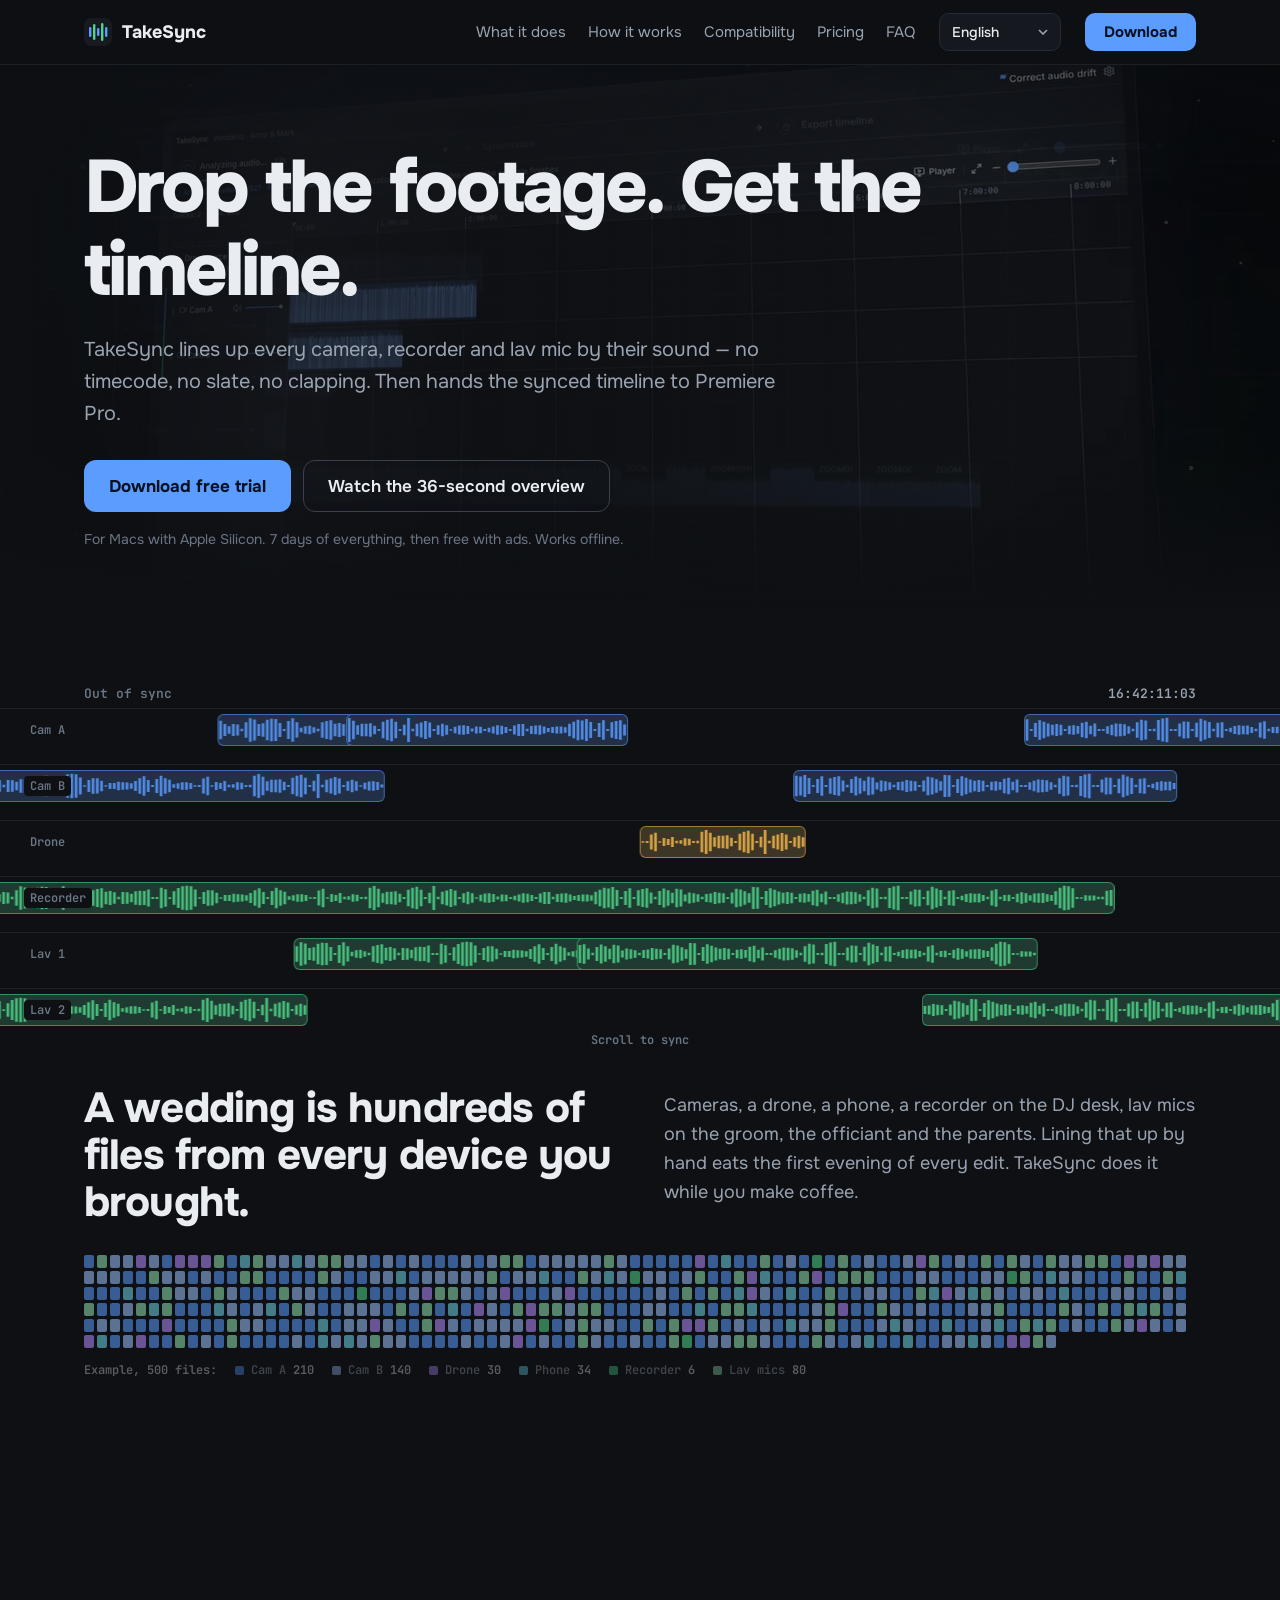
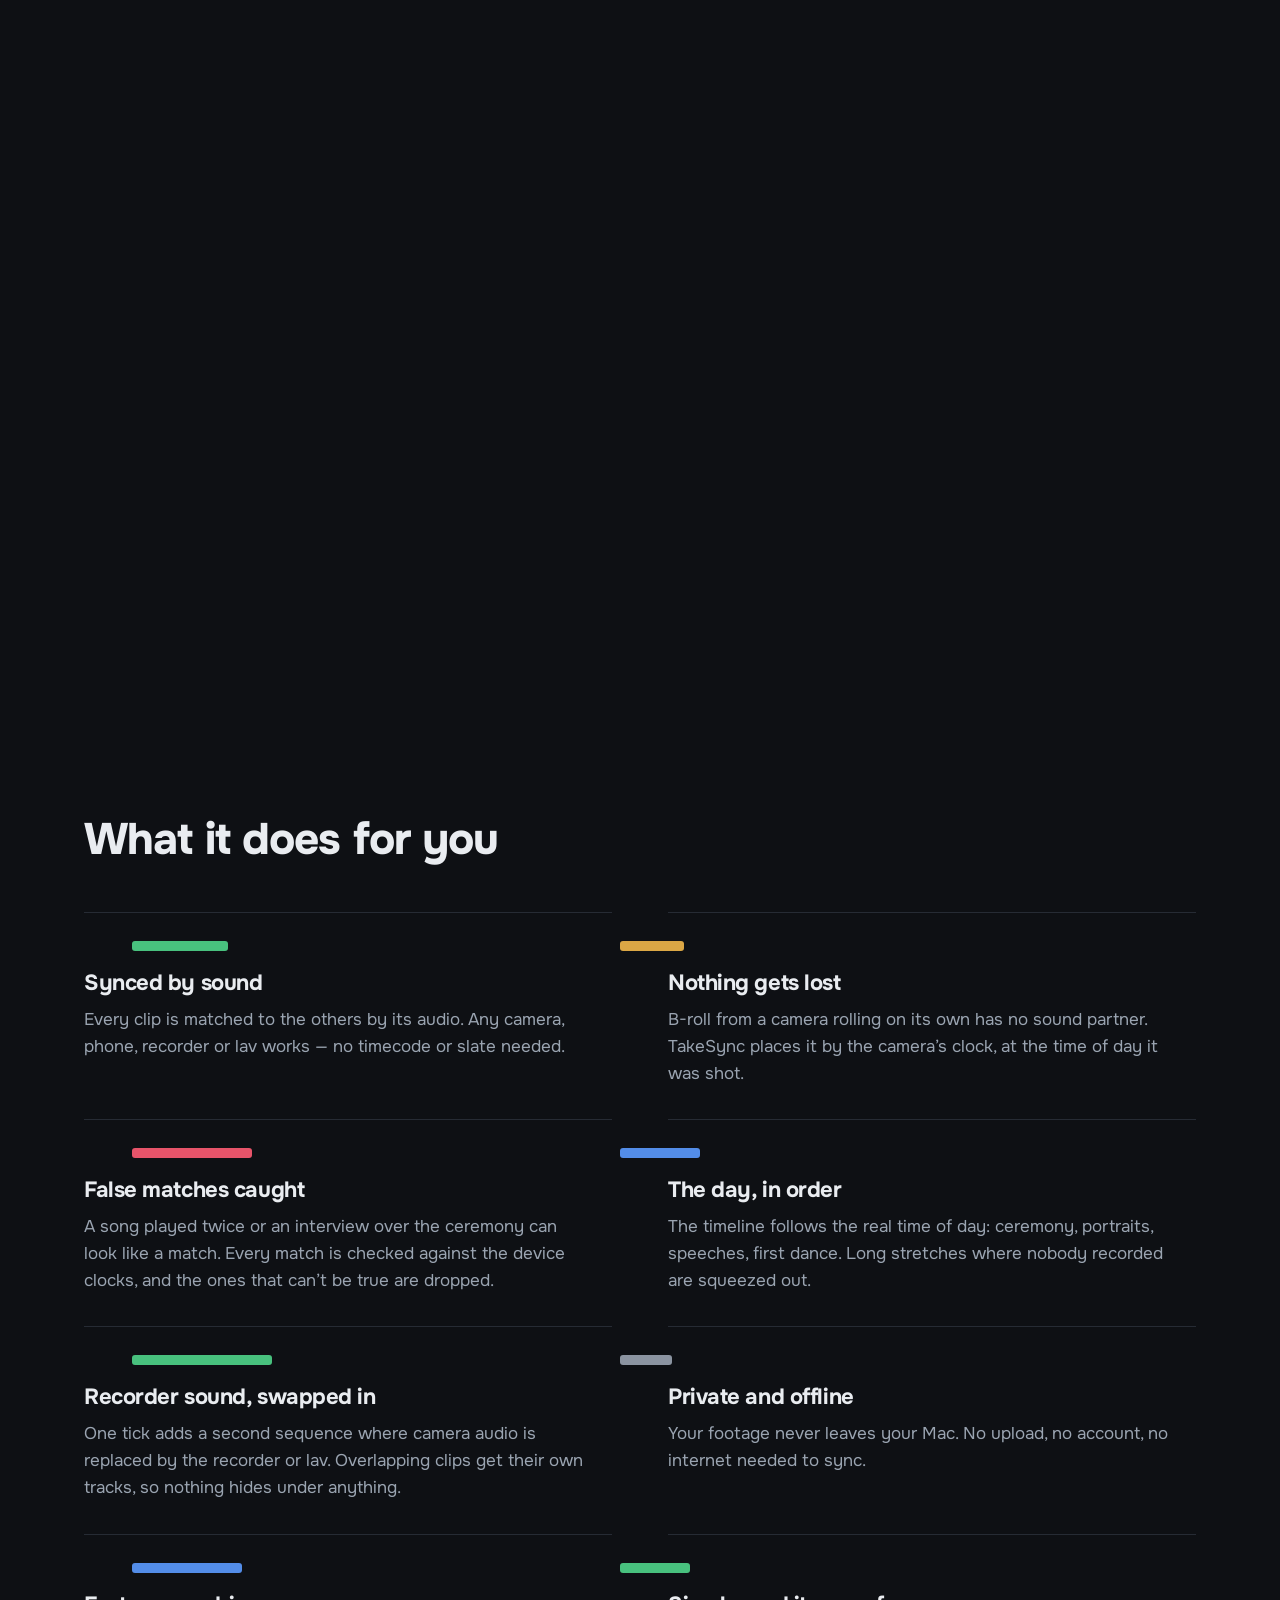
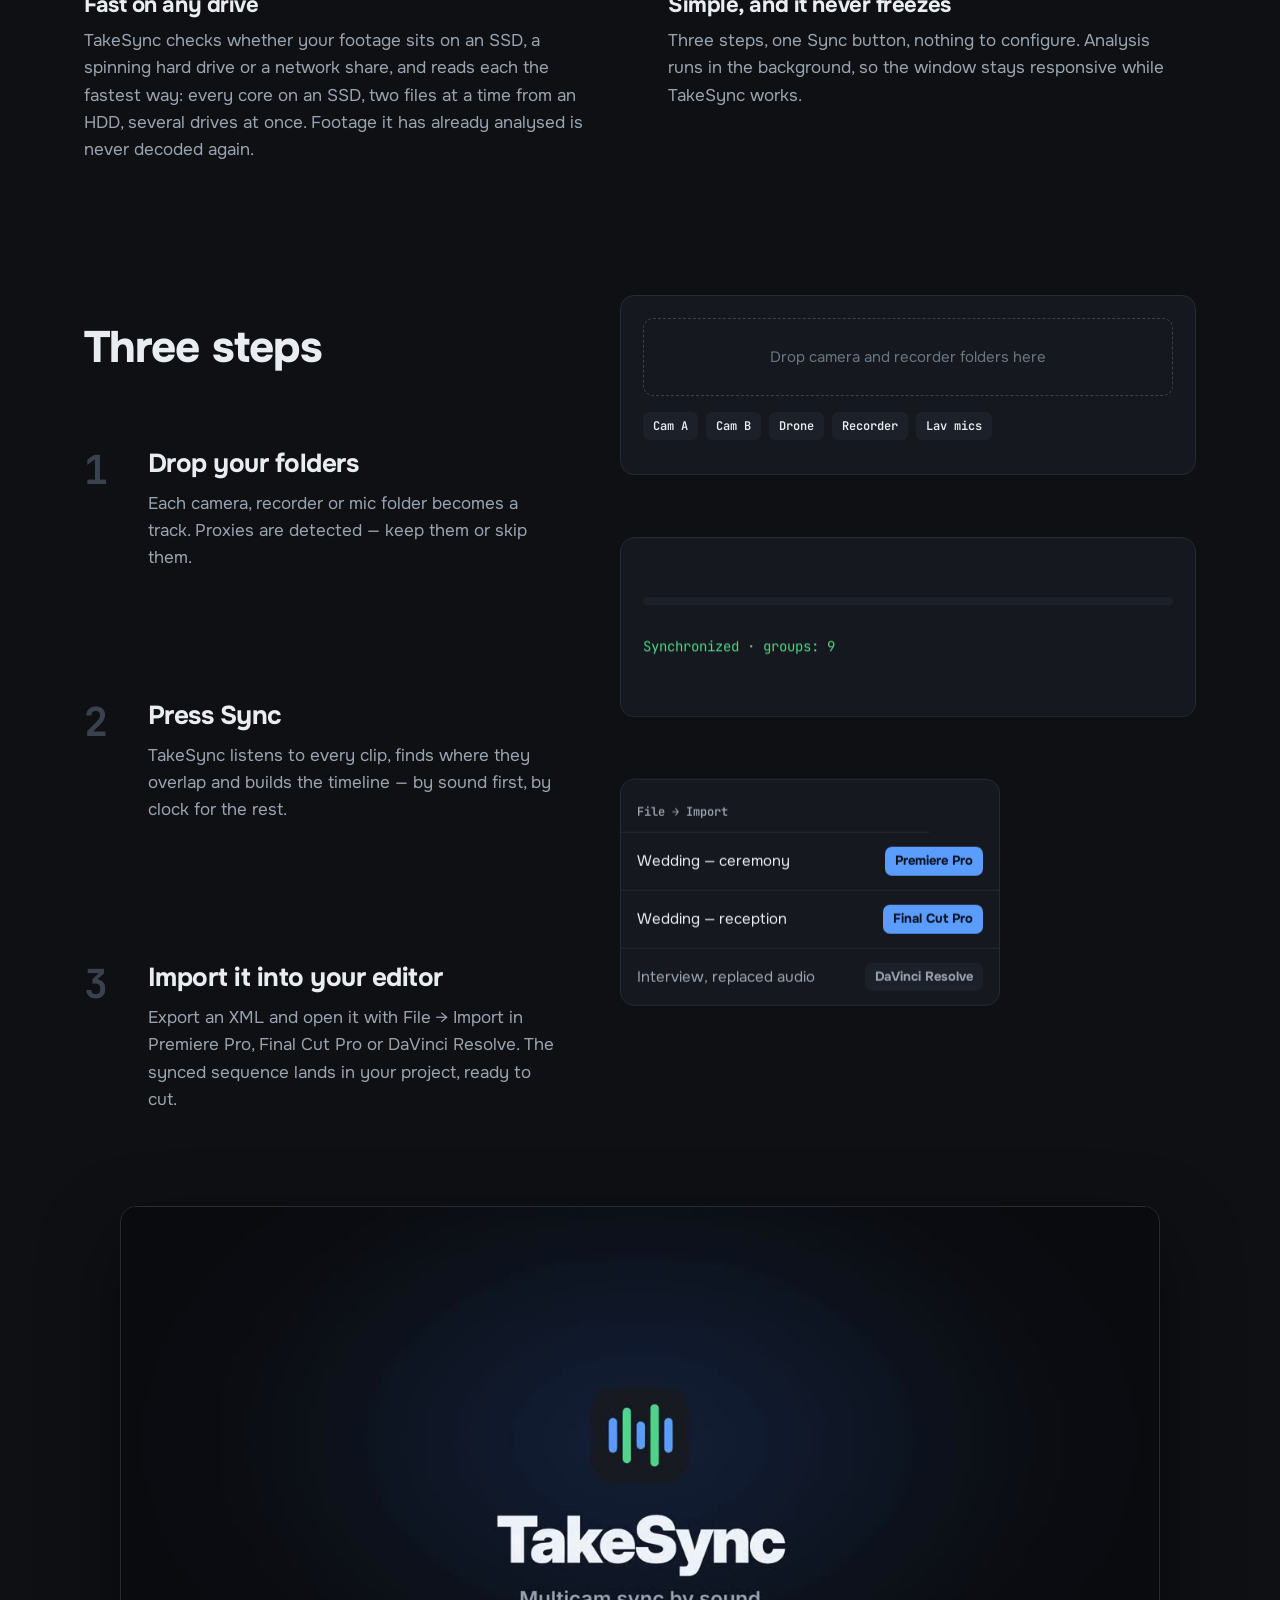
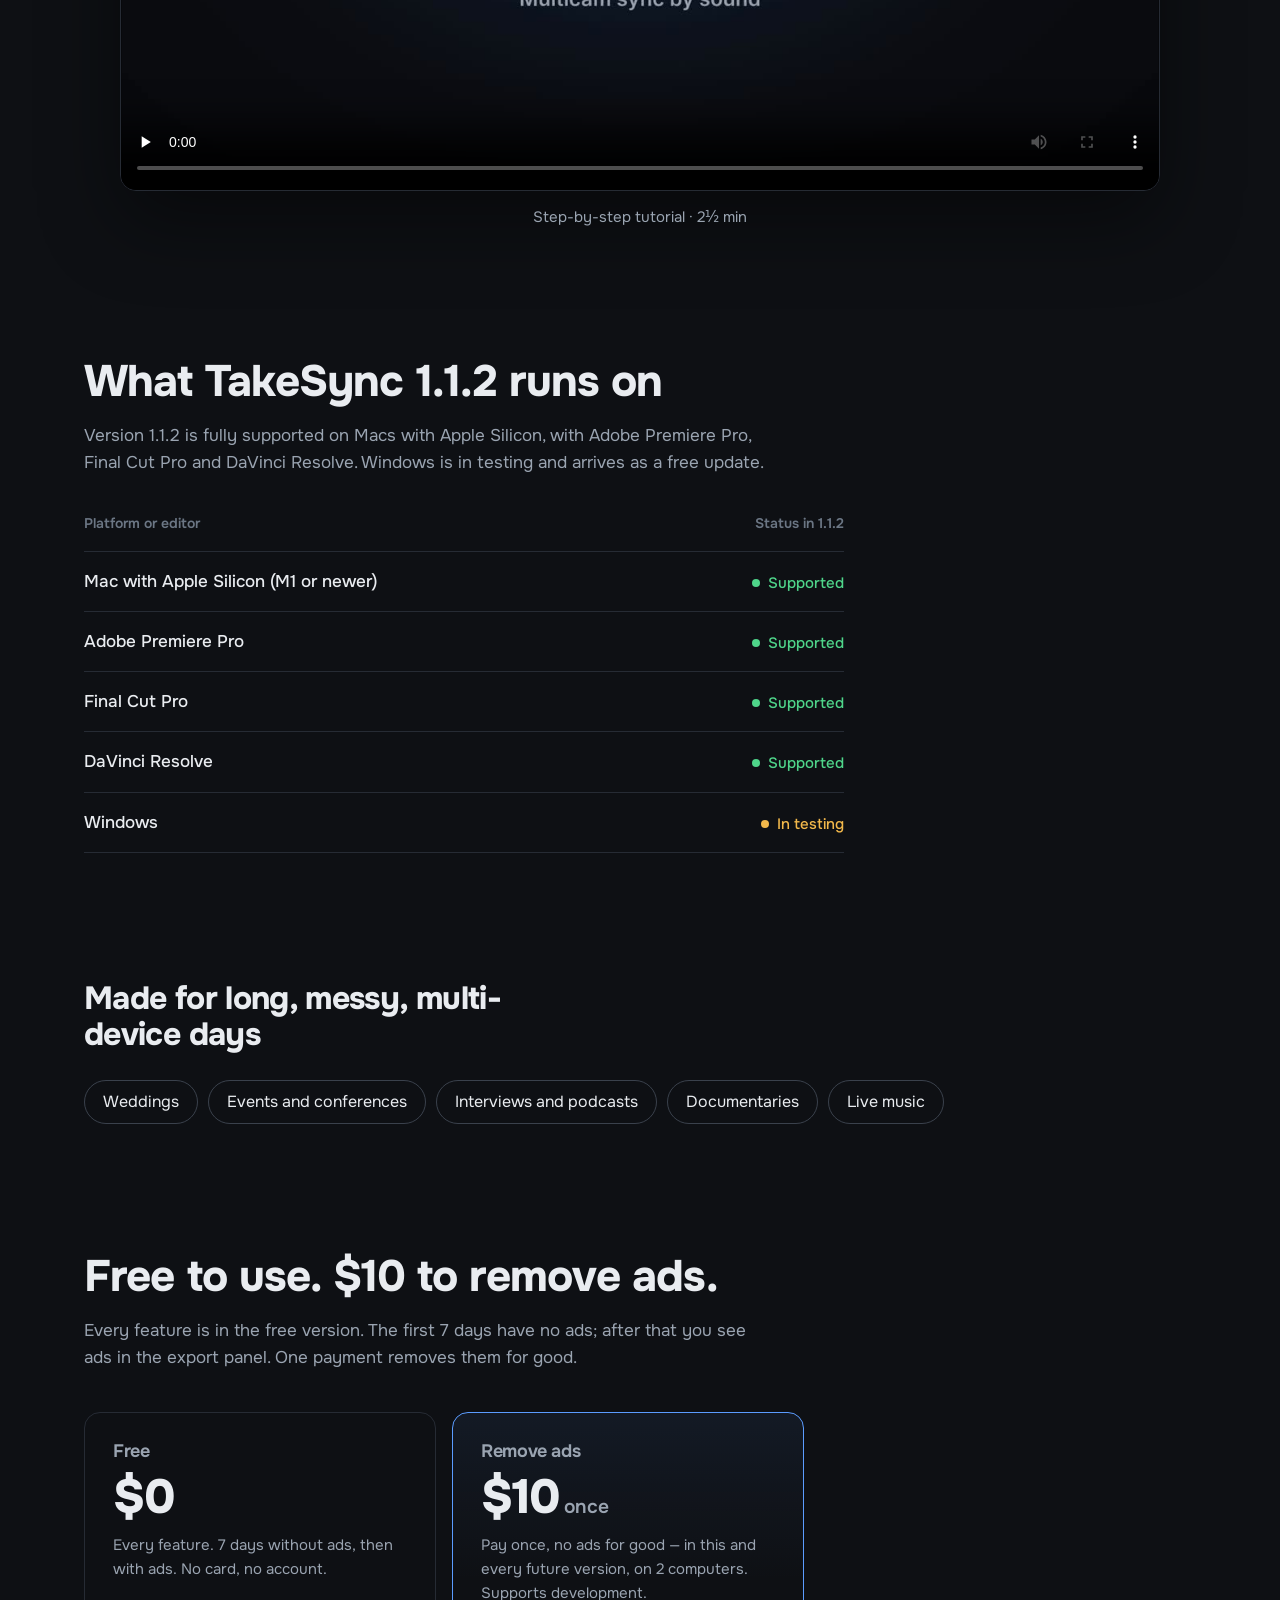
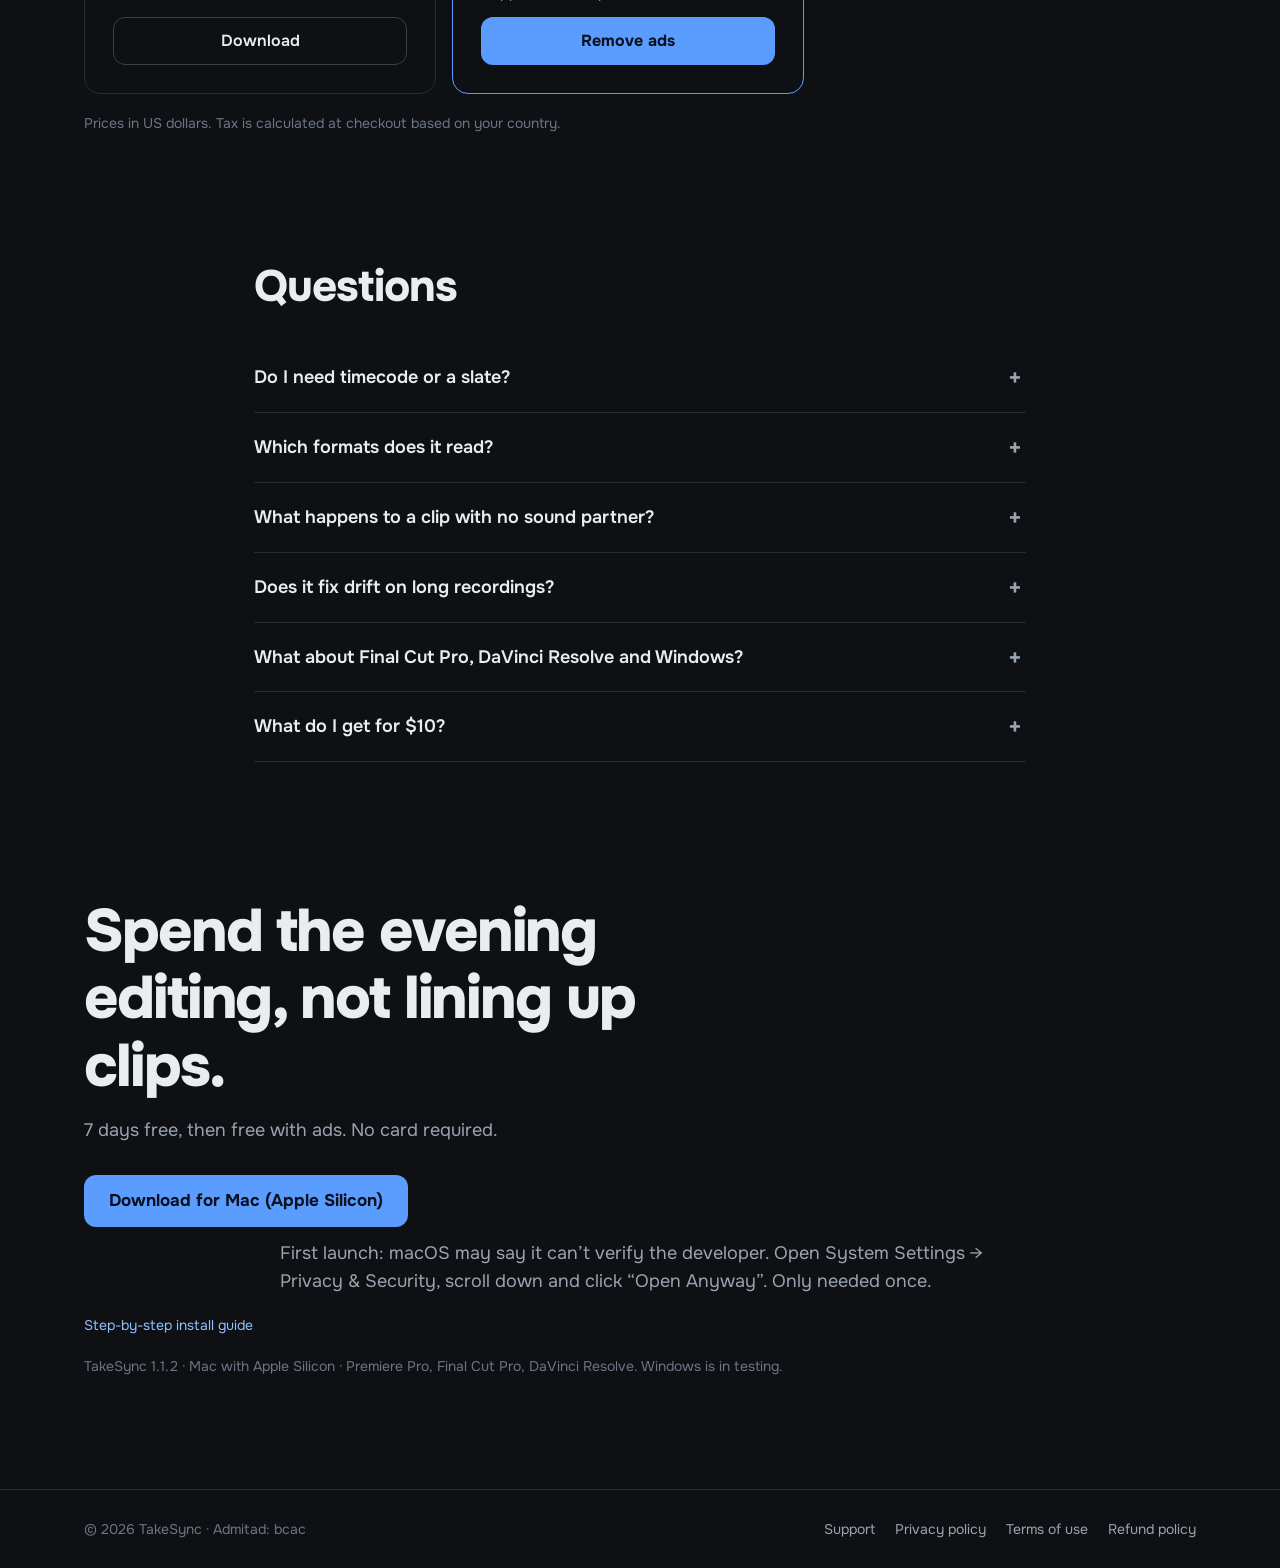
==== index.html @ 01a91961 "Pricing: free with ads, $10 one-time removes ads; subscriptions removed" ====
<!doctype html>
<html lang="en">
<head>
<meta charset="utf-8">
<meta name="viewport" content="width=device-width, initial-scale=1">
<title>TakeSync — multicam sync by sound for Premiere Pro</title>
<meta name="description" content="TakeSync lines up every camera, recorder and lav mic by their sound — no timecode, no slate — and hands a synced timeline to Premiere Pro, Final Cut Pro or DaVinci Resolve. Version 1.1.2 for Macs with Apple Silicon.">
<meta property="og:title" content="TakeSync — drop the footage, get the timeline">
<meta property="og:description" content="Multicam sync by sound for Premiere Pro. Cameras, recorders and lav mics, no timecode needed. For Macs with Apple Silicon.">
<meta property="og:type" content="website">
<meta name="theme-color" content="#0e1014">
<link rel="icon" href="favicon.svg" type="image/svg+xml">
<link rel="preconnect" href="https://fonts.googleapis.com">
<link rel="preconnect" href="https://fonts.gstatic.com" crossorigin>
<link href="https://fonts.googleapis.com/css2?family=Onest:wght@400;500;600;700;800&family=JetBrains+Mono:wght@500;600&display=swap" rel="stylesheet">
<link rel="stylesheet" href="styles.css?v=20261024b">
</head>
<body>
<a class="skip" href="#main" data-i18n="skip">Skip to content</a>

<header class="nav-wrap">
  <nav class="nav container" aria-label="Main">
    <a href="#top" class="brand" aria-label="TakeSync home">
      <svg width="28" height="28" viewBox="0 0 28 28" aria-hidden="true"><rect width="28" height="28" rx="7" fill="#171a20"/><rect x="5" y="9" width="2.4" height="10" rx="1.2" fill="#5b9cff"/><rect x="9" y="6" width="2.4" height="16" rx="1.2" fill="#4fd58a"/><rect x="13" y="10" width="2.4" height="8" rx="1.2" fill="#5b9cff"/><rect x="17" y="5" width="2.4" height="18" rx="1.2" fill="#4fd58a"/><rect x="21" y="9" width="2.4" height="10" rx="1.2" fill="#5b9cff"/></svg>
      TakeSync
    </a>
    <div class="nav-links">
      <a href="#features" data-i18n="nav.features">What it does</a>
      <a href="#how" data-i18n="nav.how">How it works</a>
      <a href="#compat" data-i18n="nav.compat">Compatibility</a>
      <a href="#pricing" data-i18n="nav.pricing">Pricing</a>
      <a href="#faq" data-i18n="nav.faq">FAQ</a>
    </div>
    <label class="lang">
      <span class="visually-hidden" data-i18n="nav.lang">Language</span>
      <select id="lang-select">
        <option value="en">English</option><option value="de">Deutsch</option><option value="fr">Français</option><option value="es">Español</option><option value="it">Italiano</option><option value="uk">Українська</option><option value="pl">Polski</option><option value="hu">Magyar</option><option value="tr">Türkçe</option><option value="zh">中文</option><option value="ko">한국어</option>
      </select>
    </label>
    <a href="/install" class="btn btn-primary btn-sm" data-i18n="nav.download">Download</a>
  </nav>
</header>

<main id="main">
  <span id="top"></span>

  <!-- HERO: the timeline syncs itself as you scroll -->
  <section class="hero" aria-labelledby="hero-title">
      <div class="hero-media" aria-hidden="true">
        <video class="hero-video" id="hero-video" muted loop playsinline preload="none" poster="media/hero-poster.jpg">
          <source src="media/hero-av1.mp4" type='video/mp4; codecs="av01.0.05M.08"'>
          <source src="media/hero.webm" type="video/webm">
          <source src="media/hero.mp4" type="video/mp4">
        </video>
      </div>
      <div class="container hero-copy">
        <h1 id="hero-title" data-i18n="hero.title">Drop the footage. Get the timeline.</h1>
        <p class="lead" data-i18n="hero.lead">TakeSync lines up every camera, recorder and lav mic by their sound — no timecode, no slate, no clapping. Then hands the synced timeline to Premiere Pro.</p>
        <div class="cta-row">
          <a href="/install" class="btn btn-primary btn-lg" data-i18n="hero.cta">Download free trial</a>
          <button type="button" class="btn btn-ghost btn-lg" id="watch" hidden data-i18n="hero.watch">Watch the 36-second overview</button>
        </div>
        <p class="fine" data-i18n="hero.fine">For Macs with Apple Silicon. 7 days of everything, then free with ads. Works offline.</p>
      </div>
  </section>

  <section class="stage" id="stage" aria-label="Sync demo" data-i18n-attr="aria-label:hero.stage">
    <div class="stage-pin">
      <figure class="timeline" id="timeline" aria-label="Wedding tracks sliding into sync" data-i18n-attr="aria-label:hero.tlLabel">
        <div class="tl-head">
          <span class="tl-status" id="tl-status" data-i18n="hero.unsynced">Out of sync</span>
          <span class="tl-tc" id="tl-tc">16:42:07:12</span>
        </div>
        <div class="tl-lanes" id="tl-lanes"></div>
        <span class="tl-flash" id="tl-flash" aria-hidden="true"></span>
        <p class="tl-hint" id="tl-hint" aria-hidden="true" data-i18n="hero.hint">Scroll to sync</p>
      </figure>
      <div class="pain container" id="pain">
        <h2 data-i18n="pain.title">A wedding is hundreds of files from every device you brought.</h2>
        <p data-i18n="pain.text">Cameras, a drone, a phone, a recorder on the DJ desk, lav mics on the groom, the officiant and the parents. Lining that up by hand eats the first evening of every edit. TakeSync does it while you make coffee.</p>
      </div>
      <div class="files files-pinned container" data-files aria-hidden="true"><canvas></canvas><ul class="files-legend"></ul></div>
    </div>
  </section>

  <div class="files files-solo container" data-files aria-hidden="true"><canvas></canvas><ul class="files-legend"></ul></div>


  <section id="features" class="container section" aria-labelledby="feat-title">
    <h2 id="feat-title" data-i18n="feat.title">What it does for you</h2>
    <div class="features">
      <article class="feature" style="--c: var(--audio)">
        <span class="clip" aria-hidden="true"></span>
        <h3 data-i18n="feat.1t">Synced by sound</h3>
        <p data-i18n="feat.1">Every clip is matched to the others by its audio. Any camera, phone, recorder or lav works — no timecode or slate needed.</p>
      </article>
      <article class="feature" style="--c: var(--clock)">
        <span class="clip" aria-hidden="true"></span>
        <h3 data-i18n="feat.2t">Nothing gets lost</h3>
        <p data-i18n="feat.2">B-roll from a camera rolling on its own has no sound partner. TakeSync places it by the camera’s clock, at the time of day it was shot.</p>
      </article>
      <article class="feature" style="--c: var(--cut)">
        <span class="clip" aria-hidden="true"></span>
        <h3 data-i18n="feat.3t">False matches caught</h3>
        <p data-i18n="feat.3">A song played twice or an interview over the ceremony can look like a match. Every match is checked against the device clocks, and the ones that can’t be true are dropped.</p>
      </article>
      <article class="feature" style="--c: var(--video)">
        <span class="clip" aria-hidden="true"></span>
        <h3 data-i18n="feat.4t">The day, in order</h3>
        <p data-i18n="feat.4">The timeline follows the real time of day: ceremony, portraits, speeches, first dance. Long stretches where nobody recorded are squeezed out.</p>
      </article>
      <article class="feature" style="--c: var(--audio)">
        <span class="clip" aria-hidden="true"></span>
        <h3 data-i18n="feat.5t">Recorder sound, swapped in</h3>
        <p data-i18n="feat.5">One tick adds a second sequence where camera audio is replaced by the recorder or lav. Overlapping clips get their own tracks, so nothing hides under anything.</p>
      </article>
      <article class="feature" style="--c: var(--muted)">
        <span class="clip" aria-hidden="true"></span>
        <h3 data-i18n="feat.6t">Private and offline</h3>
        <p data-i18n="feat.6">Your footage never leaves your Mac. No upload, no account, no internet needed to sync.</p>
      </article>
      <article class="feature" style="--c: var(--video)">
        <span class="clip" aria-hidden="true"></span>
        <h3 data-i18n="feat.7t">Fast on any drive</h3>
        <p data-i18n="feat.7">TakeSync checks whether your footage sits on an SSD, a spinning hard drive or a network share, and reads each the fastest way: every core on an SSD, two files at a time from an HDD, several drives at once. Footage it has already analysed is never decoded again.</p>
      </article>
      <article class="feature" style="--c: var(--audio)">
        <span class="clip" aria-hidden="true"></span>
        <h3 data-i18n="feat.8t">Simple, and it never freezes</h3>
        <p data-i18n="feat.8">Three steps, one Sync button, nothing to configure. Analysis runs in the background, so the window stays responsive while TakeSync works.</p>
      </article>
    </div>
  </section>

  <section id="how" class="container section" aria-labelledby="how-title">
    <h2 id="how-title" data-i18n="how.title">Three steps</h2>
    <ol class="steps">
      <li class="step">
        <div class="step-text">
          <h3 data-i18n="how.s1t">Drop your folders</h3>
          <p data-i18n="how.s1">Each camera, recorder or mic folder becomes a track. Proxies are detected — keep them or skip them.</p>
        </div>
        <div class="mock mock-drop" aria-hidden="true">
          <div class="drop"><span data-i18n="mock.drop">Drop camera and recorder folders here</span></div>
          <div class="folders"><i>Cam A</i><i>Cam B</i><i>Drone</i><i>Recorder</i><i>Lav mics</i></div>
        </div>
      </li>
      <li class="step">
        <div class="step-text">
          <h3 data-i18n="how.s2t">Press Sync</h3>
          <p data-i18n="how.s2">TakeSync listens to every clip, finds where they overlap and builds the timeline — by sound first, by clock for the rest.</p>
        </div>
        <div class="mock mock-sync" aria-hidden="true">
          <div class="bar"><span class="bar-fill"></span></div>
          <p class="mono" data-i18n="mock.synced">Synchronized · groups: 9</p>
        </div>
      </li>
      <li class="step">
        <div class="step-text">
          <h3 data-i18n="how.s3t">Import it into your editor</h3>
          <p data-i18n="how.s3">Export an XML and open it with File → Import in Premiere Pro, Final Cut Pro or DaVinci Resolve. The synced sequence lands in your project, ready to cut.</p>
        </div>
        <div class="mock mock-panel" aria-hidden="true">
          <p class="panel-title">File → Import</p>
          <div class="panel-row"><span data-i18n="mock.p1">Wedding — ceremony</span><b>Premiere Pro</b></div>
          <div class="panel-row"><span data-i18n="mock.p2">Wedding — reception</span><b>Final Cut Pro</b></div>
          <div class="panel-row dim"><span data-i18n="mock.p3">Interview, replaced audio</span><b>DaVinci Resolve</b></div>
        </div>
      </li>
    </ol>
    <figure class="tutorial">
      <video controls playsinline preload="none" poster="media/tutorial-poster.jpg">
        <source src="media/takesync-tutorial.mp4" type="video/mp4">
        <track kind="captions" src="media/takesync-tutorial.en.vtt" srclang="en" label="English">
      </video>
      <figcaption data-i18n="how.video">Step-by-step tutorial · 2½ min</figcaption>
    </figure>
  </section>

  <section id="compat" class="container section" aria-labelledby="compat-title">
    <h2 id="compat-title" data-i18n="compat.title">What TakeSync 1.1.2 runs on</h2>
    <p class="section-lead" data-i18n="compat.lead">Version 1.1.2 is fully supported on Macs with Apple Silicon, with Adobe Premiere Pro, Final Cut Pro and DaVinci Resolve. Windows is in testing and arrives as a free update.</p>
    <table class="compat">
      <thead><tr><th scope="col" data-i18n="compat.what">Platform or editor</th><th scope="col" data-i18n="compat.state">Status in 1.1.2</th></tr></thead>
      <tbody>
        <tr><th scope="row" data-i18n="compat.mac">Mac with Apple Silicon (M1 or newer)</th><td><span class="state ok" data-i18n="compat.ok">Supported</span></td></tr>
        <tr><th scope="row">Adobe Premiere Pro</th><td><span class="state ok" data-i18n="compat.ok">Supported</span></td></tr>
        <tr><th scope="row">Final Cut Pro</th><td><span class="state ok" data-i18n="compat.ok">Supported</span></td></tr>
        <tr><th scope="row">DaVinci Resolve</th><td><span class="state ok" data-i18n="compat.ok">Supported</span></td></tr>
        <tr><th scope="row">Windows</th><td><span class="state test" data-i18n="compat.testing">In testing</span></td></tr>
      </tbody>
    </table>
  </section>

  <section class="container section" aria-labelledby="who-title">
    <h2 id="who-title" class="h2-sm" data-i18n="who.title">Made for long, messy, multi-device days</h2>
    <ul class="who">
      <li data-i18n="who.1">Weddings</li>
      <li data-i18n="who.2">Events and conferences</li>
      <li data-i18n="who.3">Interviews and podcasts</li>
      <li data-i18n="who.4">Documentaries</li>
      <li data-i18n="who.5">Live music</li>
    </ul>
  </section>

  <section id="pricing" class="container section" aria-labelledby="price-title">
    <h2 id="price-title" data-i18n="price.title">Free to use. $10 to remove ads.</h2>
    <p class="section-lead" data-i18n="price.lead">Every feature is in the free version. The first 7 days have no ads; after that you see ads in the export panel. One payment removes them for good.</p>
    <div class="plans plans-2">
      <article class="plan">
        <h3 data-i18n="price.free">Free</h3>
        <p class="price"><span class="amt">$0</span></p>
        <p class="muted" data-i18n="price.freeSub">Every feature. 7 days without ads, then with ads. No card, no account.</p>
        <a href="/install" class="btn btn-ghost btn-block" data-i18n="price.download">Download</a>
      </article>
      <article class="plan plan-main">
        <h3 data-i18n="price.noads">Remove ads</h3>
        <p class="price"><span class="amt" data-usd="10">$10</span><span class="per" data-i18n="price.once">once</span></p>
        <p class="price-local" data-usd="10" hidden></p>
        <p class="muted" data-i18n="price.noadsSub">Pay once, no ads for good — in this and every future version, on 2 computers. Supports development.</p>
        <a href="#pricing" class="btn btn-primary btn-block" data-plan="noads" data-i18n="price.buyNoads">Remove ads</a>
      </article>
    </div>
    <p class="small faint plans-note" id="price-note" data-i18n="price.noteUsd">Prices in US dollars. Tax is calculated at checkout based on your country.</p>
  </section>

  <section id="faq" class="container narrow section" aria-labelledby="faq-title">
    <h2 id="faq-title" data-i18n="faq.title">Questions</h2>
    <div class="faq">
      <details><summary data-i18n="faq.q1">Do I need timecode or a slate?</summary><p data-i18n="faq.a1">No. TakeSync compares the sound recorded by different devices at the same time. Cameras without timecode and phones work fine.</p></details>
      <details><summary data-i18n="faq.q2">Which formats does it read?</summary><p data-i18n="faq.a2">MP4, MOV, WAV, AIFF, M4A and MP3 out of the box. MXF, MTS and other formats work after you install FFmpeg from Settings.</p></details>
      <details><summary data-i18n="faq.q3">What happens to a clip with no sound partner?</summary><p data-i18n="faq.a3">If its camera’s clock is reliable, the clip goes on the timeline at the time it was recorded and is marked so you can check it. Otherwise it’s marked as not synced, and on export you can move such clips to the end.</p></details>
      <details><summary data-i18n="faq.q4">Does it fix drift on long recordings?</summary><p data-i18n="faq.a4">Yes. TakeSync detects when a recorder runs slightly fast or slow against the cameras and corrects the audio.</p></details>
      <details><summary data-i18n="faq.q5">What about Final Cut Pro, DaVinci Resolve and Windows?</summary><p data-i18n="faq.a5">Final Cut Pro and DaVinci Resolve are supported since version 1.0.1. Windows is in testing and arrives as a free update.</p></details>
      <details><summary data-i18n="faq.q6">What do I get for $10?</summary><p data-i18n="faq.a6">No more ads, for good: in this version and every future one, on up to 2 computers. Everything else is the same as in the free version — it isn’t cut down. If paid extras come later, your ad-free license stays ad-free.</p></details>
    </div>
  </section>

  <section id="download" class="container section-last" aria-labelledby="final-title">
    <div class="final">
      <h2 id="final-title" data-i18n="final.title">Spend the evening editing, not lining up clips.</h2>
      <p class="muted" data-i18n="final.sub">7 days free, then free with ads. No card required.</p>
      <div class="cta-row">
        <a href="/install" class="btn btn-primary btn-lg" data-i18n="final.mac">Download for Mac (Apple Silicon)</a>
      </div>
      <p class="small muted" data-i18n="final.gatekeeper" style="max-width:60ch;margin:12px auto 0">First launch: macOS may say it can’t verify the developer. Open System Settings → Privacy & Security, scroll down and click “Open Anyway”. Only needed once.</p>
      <p class="small"><a href="/install" data-i18n="final.install">Step-by-step install guide</a></p>
      <p class="small faint" data-i18n="final.req">TakeSync 1.1.2 · Mac with Apple Silicon · Premiere Pro, Final Cut Pro, DaVinci Resolve. Windows is in testing.</p>
    </div>
  </section>
</main>

<footer class="footer">
  <div class="container footer-row">
    <span>© 2026 TakeSync · Admitad: bcac</span>
    <div class="footer-links">
      <a href="mailto:support@takesync.uk" data-i18n="foot.support">Support</a>
      <a href="/privacy" data-i18n="foot.privacy">Privacy policy</a>
      <a href="/terms" data-i18n="foot.terms">Terms of use</a>
      <a href="/refund" data-i18n="foot.refund">Refund policy</a>
    </div>
  </div>
</footer>

<dialog class="video-dialog" id="video-dialog" aria-label="TakeSync overview">
  <video id="overview" controls playsinline preload="none"></video>
  <form method="dialog"><button class="btn btn-ghost btn-sm" data-i18n="video.close">Close</button></form>
</dialog>

<script src="i18n.js?v=20261026"></script>
<script src="main.js?v=20261026b"></script>
<script src="checkout.js?v=20261026b"></script>
<script src="track.js?v=1"></script>
</body>
</html>
---- styles.css ----
:root {
  --bg: #0e1014;
  --surface: #15181e;
  --raised: #1c2028;
  --border: #262b34;
  --border-strong: #3a414c;
  --text: #e9ecf0;
  --muted: #9aa4b1;
  --faint: #6b7684;
  /* track colours, as in the app's timeline */
  --video: #5b9cff;
  --audio: #4fd58a;
  --clock: #f2b84b;
  --cut: #ff5c74;
  --accent: #5b9cff;
  --accent-hover: #7cb1ff;
  --on-accent: #0a1222;
  --link: #8fc0ff;
  --mono: 'JetBrains Mono', ui-monospace, SFMono-Regular, Menlo, monospace;
  color-scheme: dark;
}

* { box-sizing: border-box; }
html { scroll-behavior: smooth; scroll-padding-top: 80px; }
@media (prefers-reduced-motion: reduce) { html { scroll-behavior: auto; } }

body {
  margin: 0;
  background: var(--bg);
  color: var(--text);
  font-family: 'Onest', system-ui, -apple-system, 'Segoe UI', sans-serif;
  font-size: 17px;
  line-height: 1.6;
  -webkit-font-smoothing: antialiased;
  overflow-x: hidden;
}
a { color: var(--link); text-decoration: none; }
a:hover { color: #b9d7ff; }
:focus-visible { outline: 2px solid var(--link); outline-offset: 3px; border-radius: 6px; }
h1, h2, h3 { margin: 0; letter-spacing: -0.02em; line-height: 1.12; }
p { margin: 0; }
.mono { font-family: var(--mono); }
.muted { color: var(--muted); }
.faint { color: var(--faint); }
.small { font-size: 14px; }

.skip { position: absolute; left: -9999px; top: 8px; background: var(--accent); color: var(--on-accent); padding: 8px 14px; border-radius: 8px; z-index: 100; }
.skip:focus { left: 16px; }

.container { max-width: 1160px; margin: 0 auto; padding-left: 24px; padding-right: 24px; }
.narrow { max-width: 820px; }
.section { padding-top: 128px; }
.section-last { padding-top: 136px; padding-bottom: 112px; }
.section h2 { font-size: clamp(30px, 4vw, 44px); font-weight: 750; max-width: 22ch; }
.section .h2-sm { font-size: clamp(24px, 3vw, 32px); }
.section-lead { color: var(--muted); max-width: 62ch; margin-top: 16px; }

/* buttons */
.btn { display: inline-flex; align-items: center; justify-content: center; gap: 10px; min-height: 44px; padding: 0 18px; border-radius: 12px; font: inherit; font-weight: 600; font-size: 16px; border: 1px solid transparent; cursor: pointer; transition: background .15s, border-color .15s, color .15s; }
.btn-sm { font-size: 15px; border-radius: 10px; min-height: 38px; }
.btn-lg { min-height: 52px; padding: 0 24px; font-size: 17px; }
.btn-block { display: flex; width: 100%; min-height: 48px; }
.btn-primary { background: var(--accent); color: var(--on-accent); font-weight: 700; }
.btn-primary:hover { background: var(--accent-hover); color: var(--on-accent); }
.btn-ghost { background: transparent; color: var(--text); border-color: var(--border-strong); }
.btn-ghost:hover { border-color: var(--muted); color: var(--text); }
.btn[hidden] { display: none; }

/* nav */
.nav-wrap { position: sticky; top: 0; z-index: 20; background: rgba(14, 16, 20, .78); backdrop-filter: blur(14px); -webkit-backdrop-filter: blur(14px); border-bottom: 1px solid rgba(38, 43, 52, .6); }
.nav { display: flex; align-items: center; gap: 24px; min-height: 64px; }
.brand { display: inline-flex; align-items: center; gap: 10px; color: var(--text); font-weight: 750; font-size: 18px; }
.brand:hover { color: var(--text); }
.nav-links { display: flex; gap: 22px; margin-left: auto; }
.nav-links a { color: var(--muted); font-size: 15px; }
.nav-links a:hover { color: var(--text); }
.visually-hidden { position: absolute; width: 1px; height: 1px; overflow: hidden; clip: rect(0 0 0 0); white-space: nowrap; }
.lang { position: relative; }
.lang select { appearance: none; -webkit-appearance: none; background: var(--surface) url("data:image/svg+xml,%3Csvg xmlns='http://www.w3.org/2000/svg' width='10' height='6'%3E%3Cpath d='M1 1l4 4 4-4' fill='none' stroke='%239aa4b1' stroke-width='1.6'/%3E%3C/svg%3E") no-repeat right 12px center; color: var(--text); border: 1px solid var(--border); border-radius: 10px; min-height: 38px; padding: 0 32px 0 12px; font-family: inherit; font-size: 14px; font-weight: 500; cursor: pointer; }
.lang select:hover { border-color: var(--border-strong); }
@media (max-width: 900px) { .nav-links { display: none; } .lang { margin-left: auto; } }

/* ---------- hero ---------- */
.hero { position: relative; isolation: isolate; padding-top: clamp(56px, 9vh, 104px); padding-bottom: clamp(40px, 7vh, 88px); overflow: hidden; }
.hero-media { position: absolute; inset: 0; z-index: -1; background: #07080b url("media/hero-poster.jpg") center / cover no-repeat; }
.hero-video { width: 100%; height: 100%; object-fit: cover; object-position: 70% 50%; opacity: .9; }
.hero-media::after { content: ""; position: absolute; inset: 0; background: linear-gradient(90deg, rgba(14,16,20,.92) 0%, rgba(14,16,20,.7) 40%, rgba(14,16,20,.15) 78%, rgba(14,16,20,.3) 100%), linear-gradient(180deg, rgba(14,16,20,.35) 0%, transparent 25%, transparent 70%, var(--bg) 100%); }
@media (max-width: 700px) { .hero-media::after { background: linear-gradient(180deg, rgba(14,16,20,.75) 0%, rgba(14,16,20,.85) 60%, var(--bg) 100%); } }
@media (prefers-reduced-motion: reduce) { .hero-video { display: none; } }
.stage { position: relative; height: 185vh; margin-top: 8px; }
.stage-pin { position: sticky; top: 64px; height: calc(100vh - 64px); display: flex; flex-direction: column; justify-content: center; gap: clamp(18px, 3.2vh, 34px); padding-bottom: 16px; overflow: hidden; }
.hero-copy h1 { font-size: clamp(38px, 5.8vw, 78px); font-weight: 800; letter-spacing: -0.04em; max-width: 19ch; }
.hero-copy .lead { color: var(--muted); font-size: clamp(17px, 1.6vw, 20px); max-width: 56ch; margin-top: 22px; }
.cta-row { display: flex; flex-wrap: wrap; gap: 12px; margin-top: 30px; }
.fine { color: var(--faint); font-size: 14px; margin-top: 16px; }

.timeline { position: relative; margin: 0; padding: 0 0 8px; --p: 0; }
.tl-head { display: flex; justify-content: space-between; align-items: baseline; max-width: 1160px; margin: 0 auto 26px; padding: 0 24px; font: 600 13px var(--mono); }
.tl-status { color: var(--faint); transition: color .3s; }
.timeline.is-synced .tl-status { color: var(--audio); }
.tl-tc { color: var(--muted); font-variant-numeric: tabular-nums; }
.tl-lanes { display: grid; gap: 6px; }
.lane { position: relative; height: 42px; border-top: 1px solid rgba(38, 43, 52, .7); will-change: transform; }
.lane-name { position: absolute; left: 24px; top: 50%; transform: translateY(-50%); z-index: 2; font: 600 12px var(--mono); color: var(--faint); background: var(--bg); padding: 2px 6px; border-radius: 4px; }
.tl-clip { position: absolute; top: 5px; height: 32px; border-radius: 6px; background: color-mix(in srgb, var(--c) 18%, var(--surface)); border: 1px solid color-mix(in srgb, var(--c) 55%, transparent); overflow: hidden; will-change: transform; }
.tl-clip svg { position: absolute; inset: 0; width: 100%; height: 100%; }
.tl-clip path { fill: var(--c); opacity: .85; }
.tl-clip .badge { position: absolute; right: 6px; top: 4px; font: 700 11px var(--mono); color: #1a1405; background: var(--clock); border-radius: 4px; padding: 0 5px; opacity: 0; transition: opacity .3s; }
.timeline.is-synced .tl-clip .badge { opacity: 1; }
.tl-flash { position: absolute; top: 28px; bottom: 8px; left: 50%; width: 2px; background: var(--cut); opacity: 0; pointer-events: none; box-shadow: 0 0 18px 2px rgba(255, 92, 116, .55); }
.timeline.is-synced .tl-flash { animation: flash 1.2s ease-out 1; }
@keyframes flash { 0% { opacity: 0; } 15% { opacity: 1; } 100% { opacity: 0; } }
.tl-hint { text-align: center; color: var(--faint); font: 600 12px var(--mono); margin-top: 22px; transition: opacity .3s; }
.timeline.is-synced .tl-hint { opacity: 0; }

@media (max-height: 700px) {
  .lane { height: 34px; }
  .tl-clip { top: 4px; height: 26px; }
}

@media (prefers-reduced-motion: reduce) {
  .stage { height: auto; }
  .stage-pin { position: relative; top: 0; height: auto; }
  .tl-hint { display: none; }
  .timeline.is-synced .tl-flash { animation: none; }
}

/* ---------- pain: sits under the timeline while it syncs ---------- */
.pain { display: grid; grid-template-columns: minmax(0, 1fr) minmax(0, 1fr); gap: 48px; align-items: start; width: 100%; }
.pain h2 { font-size: clamp(26px, 3.4vw, 42px); font-weight: 750; }
.pain p { color: var(--muted); font-size: 18px; max-width: 48ch; padding-top: 6px; }
@media (max-width: 800px) { .pain { grid-template-columns: 1fr; gap: 12px; } .pain p { font-size: 16px; } }
@media (max-height: 620px) { .pain p { display: none; } }

/* ---------- file wall: 500 files sort themselves into devices ---------- */
.files { width: 100%; }
.files canvas { display: block; width: 100%; height: var(--h, 96px); }
.files-legend { list-style: none; margin: 14px 0 0; padding: 0; display: flex; flex-wrap: wrap; gap: 8px 18px; font: 600 12px var(--mono); color: var(--muted); }
.files-legend li { display: inline-flex; align-items: center; gap: 7px; opacity: .35; transition: opacity .4s; }
.files-legend li::before { content: ''; width: 9px; height: 9px; border-radius: 2px; background: var(--c); }
.files-legend li b { color: var(--text); font-weight: 600; }
.files.is-sorted .files-legend li { opacity: 1; }
.files-legend .total { color: var(--text); }
.files-legend .total::before { display: none; }
.files-pinned { display: none; }
.files-solo { display: block; padding-top: 56px; }
@media (min-width: 800px) and (min-height: 760px) {
  .files-pinned { display: block; }
  .files-solo { display: none; }
}
@media (prefers-reduced-motion: reduce) { .files-legend li { opacity: 1; } }

/* ---------- features: each item is a clip on a track ---------- */
.features { display: grid; grid-template-columns: repeat(2, minmax(0, 1fr)); column-gap: 56px; margin-top: 48px; }
.feature { position: relative; padding: 28px 0 32px 0; border-top: 1px solid var(--border); }
.feature .clip { display: block; width: var(--w, 96px); height: 10px; border-radius: 3px; background: var(--c); margin-bottom: 20px; opacity: .9; transform: translateX(var(--shift, 0px)); transition: transform .6s cubic-bezier(.2, .7, .2, 1); }
.feature:nth-child(2) .clip { --w: 64px; }
.feature:nth-child(3) .clip { --w: 120px; }
.feature:nth-child(4) .clip { --w: 80px; }
.feature:nth-child(5) .clip { --w: 140px; }
.feature:nth-child(6) .clip { --w: 52px; }
.feature:nth-child(7) .clip { --w: 110px; }
.feature:nth-child(8) .clip { --w: 70px; }
.feature h3 { font-size: 22px; font-weight: 700; }
.feature p { color: var(--muted); margin-top: 10px; max-width: 46ch; }
@media (max-width: 760px) { .features { grid-template-columns: 1fr; } }

/* ---------- steps ---------- */
.steps { list-style: none; margin: 48px 0 0; padding: 0; counter-reset: step; display: grid; gap: 72px; }
.step { counter-increment: step; display: grid; grid-template-columns: minmax(0, 5fr) minmax(0, 6fr); gap: 56px; align-items: center; }
.step-text { position: relative; padding-left: 64px; }
.step-text::before { content: counter(step); position: absolute; left: 0; top: -6px; font: 700 40px var(--mono); color: var(--border-strong); }
.step h3 { font-size: 26px; font-weight: 700; }
.step p { color: var(--muted); margin-top: 12px; max-width: 44ch; }
.mock { background: var(--surface); border: 1px solid var(--border); border-radius: 14px; padding: 22px; min-height: 180px; will-change: transform; }
.mock-drop .drop { border: 1.5px dashed var(--border-strong); border-radius: 10px; padding: 26px 16px; text-align: center; color: var(--faint); font-size: 15px; }
.mock-drop .folders { display: flex; flex-wrap: wrap; gap: 8px; margin-top: 16px; }
.mock-drop .folders i { font-style: normal; font: 600 12px var(--mono); color: var(--text); background: var(--raised); border-radius: 6px; padding: 6px 10px; }
.mock-sync { display: flex; flex-direction: column; justify-content: center; gap: 18px; }
.mock-sync .bar { height: 8px; border-radius: 4px; background: var(--raised); overflow: hidden; }
.mock-sync .bar-fill { display: block; height: 100%; width: calc(var(--fill, 1) * 100%); background: var(--audio); border-radius: 4px; }
.mock-sync p { color: var(--audio); font-size: 14px; }
.mock-panel { max-width: 380px; padding: 0; overflow: hidden; }
.panel-title { font: 600 12px var(--mono); color: var(--faint); padding: 12px 16px; border-bottom: 1px solid var(--border); }
.panel-row { display: flex; justify-content: space-between; align-items: center; gap: 12px; padding: 14px 16px; border-bottom: 1px solid var(--border); font-size: 15px; }
.panel-row:last-child { border-bottom: 0; }
.panel-row b { font-size: 13px; color: var(--on-accent); background: var(--accent); border-radius: 7px; padding: 4px 10px; }
.panel-row.dim { color: var(--muted); }
.panel-row.dim b { background: var(--raised); color: var(--muted); }
@media (max-width: 800px) {
  .step { grid-template-columns: 1fr; gap: 24px; }
  .steps { gap: 56px; }
}

/* ---------- compatibility ---------- */
.compat { width: 100%; max-width: 760px; border-collapse: collapse; margin-top: 36px; }
.compat th, .compat td { text-align: left; padding: 16px 0; border-bottom: 1px solid var(--border); font-weight: 500; vertical-align: middle; }
.compat thead th { color: var(--faint); font-size: 14px; font-weight: 600; padding-top: 0; }
.compat td { text-align: right; }
.compat thead th:last-child { text-align: right; }
.state { display: inline-flex; align-items: center; gap: 8px; font-size: 15px; }
.state::before { content: ''; width: 8px; height: 8px; border-radius: 50%; background: currentColor; }
.state.ok { color: var(--audio); }
.state.test { color: var(--clock); }
.state.no { color: var(--faint); }

/* ---------- who ---------- */
.who { list-style: none; margin: 28px 0 0; padding: 0; display: flex; flex-wrap: wrap; gap: 10px; }
.who li { border: 1px solid var(--border-strong); border-radius: 999px; padding: 8px 18px; color: var(--text); font-size: 16px; }

/* ---------- pricing: three plans side by side ---------- */
.plans { display: grid; grid-template-columns: repeat(3, minmax(0, 1fr)); gap: 16px; margin-top: 40px; max-width: 1040px; }
.plans-2 { grid-template-columns: repeat(2, minmax(0, 1fr)); max-width: 720px; }
.plans-note { margin-top: 18px; }
.plan { border: 1px solid var(--border); border-radius: 16px; padding: clamp(18px, 2.4vw, 28px); display: flex; flex-direction: column; gap: 12px; min-width: 0; }
.plan-main { border-color: var(--accent); background: linear-gradient(180deg, rgba(91, 156, 255, .07), transparent 60%); }
.plan h3 { font-size: 18px; font-weight: 650; color: var(--muted); }
.price { font-size: clamp(32px, 4.2vw, 48px); font-weight: 800; letter-spacing: -0.03em; line-height: 1; white-space: nowrap; }
.price .per { font-size: 0.4em; font-weight: 600; color: var(--muted); letter-spacing: 0; margin-left: 4px; }
.plan .muted { font-size: 15px; }
.price-local { color: var(--muted); font: 600 14px var(--mono); margin-top: -4px; }
.plan .btn { margin-top: auto; }
/* phones: each plan is one row — name and price on the left, button on the right */
@media (max-width: 600px) {
  .plans, .plans-2 { grid-template-columns: 1fr; gap: 10px; }
  .plan { display: grid; grid-template-columns: minmax(0, 1fr) auto; grid-template-areas: "name btn" "price btn" "local btn" "sub sub"; align-items: center; column-gap: 14px; row-gap: 4px; padding: 16px 18px; }
  .plan h3 { grid-area: name; font-size: 15px; }
  .plan .price { grid-area: price; font-size: 30px; }
  .plan .muted { grid-area: sub; font-size: 14px; margin-top: 6px; }
  .plan .price-local { grid-area: local; margin-top: 0; }
  .plan .btn { grid-area: btn; width: auto; min-height: 44px; margin-top: 0; padding: 0 16px; font-size: 15px; }
}

/* ---------- faq ---------- */
.faq { margin-top: 32px; }
.faq details { border-bottom: 1px solid var(--border); }
.faq summary { cursor: pointer; list-style: none; padding: 20px 36px 20px 0; position: relative; font-weight: 600; font-size: 18px; }
.faq summary::-webkit-details-marker { display: none; }
.faq summary::after { content: '+'; position: absolute; right: 4px; top: 16px; font-size: 24px; color: var(--muted); transition: transform .2s; }
.faq details[open] summary::after { transform: rotate(45deg); }
.faq p { color: var(--muted); padding: 0 0 22px; max-width: 64ch; }

/* ---------- final ---------- */
.final h2 { font-size: clamp(32px, 5vw, 60px); font-weight: 800; letter-spacing: -0.035em; max-width: 17ch; }
.final .muted { margin-top: 16px; font-size: 18px; }
.final .small { margin-top: 18px; }

/* ---------- footer ---------- */
.footer { border-top: 1px solid var(--border); padding: 28px 0; color: var(--faint); font-size: 14px; }
.footer-row { display: flex; justify-content: space-between; gap: 16px; flex-wrap: wrap; }
.footer-links { display: flex; gap: 20px; }
.footer-links a { color: var(--muted); }

/* ---------- video dialog ---------- */
.video-dialog { border: 1px solid var(--border); background: var(--surface); color: var(--text); border-radius: 16px; padding: 12px; width: min(960px, calc(100vw - 32px)); }
.video-dialog::backdrop { background: rgba(5, 6, 8, .78); }
.video-dialog video { width: 100%; display: block; border-radius: 10px; background: #000; }
.video-dialog form { display: flex; justify-content: flex-end; margin-top: 10px; }

@media (max-width: 480px) {
  .container { padding-left: 16px; padding-right: 16px; }
  .nav { gap: 12px; }
  .nav .btn-sm { padding: 0 12px; }
  .lane-name { left: 16px; }
  .tl-head { padding: 0 16px; }
  .section { padding-top: 96px; }
}
/* legal pages (privacy.html, terms.html — built by tools/build_legal.py) */
.legal { padding-top: 64px; padding-bottom: 96px; }
.legal h1 { font-size: clamp(32px, 5vw, 44px); line-height: 1.1; }
.legal-updated { margin-top: 12px; color: var(--faint); font-size: 14px; }
.legal-draft { display: inline-block; margin-bottom: 16px; padding: 4px 10px; border-radius: 8px; background: #3a2a12; color: #ffc870; font-size: 14px; font-weight: 600; }
.legal h2 { margin-top: 48px; margin-bottom: 12px; font-size: 22px; }
.legal p, .legal li { color: #cdd3db; font-size: 16px; line-height: 1.65; }
.legal p + p, .legal ul + p, .legal ol + p, .legal table + p { margin-top: 14px; }
.legal ul, .legal ol { margin: 14px 0 0; padding-left: 22px; display: flex; flex-direction: column; gap: 8px; }
.legal strong { color: var(--text); }
.legal a { text-decoration: underline; text-underline-offset: 3px; text-decoration-color: rgba(143,192,255,.4); }
.legal table { width: 100%; margin-top: 16px; border-collapse: collapse; font-size: 14px; display: block; overflow-x: auto; }
.legal th, .legal td { text-align: left; vertical-align: top; padding: 10px 12px; border-bottom: 1px solid var(--border); }
.legal th { color: var(--muted); font-weight: 600; white-space: nowrap; }
.legal td { color: #cdd3db; min-width: 140px; }
.legal-cta { margin-left: auto; }

/* ---------- tutorial video ---------- */
.tutorial { margin: clamp(40px, 6vh, 72px) auto 0; max-width: 1040px; }
.tutorial video { display: block; width: 100%; aspect-ratio: 16 / 9; border-radius: 16px; background: #07080b; border: 1px solid var(--border); box-shadow: 0 30px 80px rgba(0,0,0,.45); }
.tutorial figcaption { margin-top: 14px; text-align: center; color: var(--muted); font-size: 15px; }

/* install page */
.cmd{display:flex;gap:12px;align-items:center;flex-wrap:wrap;margin-top:12px;padding:12px 14px;border:1px solid var(--border-strong);border-radius:12px}.cmd code{font-family:'JetBrains Mono',ui-monospace,monospace;font-size:14px;word-break:break-all;flex:1;min-width:0;color:var(--text)}.legal ol{padding-left:20px}.dl-note{margin:20px 0 8px;padding:16px 18px;border:1px solid var(--accent);border-radius:12px;background:color-mix(in srgb,var(--accent) 10%,transparent);line-height:1.6;color:var(--muted)}.dl-note b{color:var(--text)}.legal h3{font-size:17px;margin-top:24px}.dl-banner{margin:0 0 28px;padding:16px 18px;border:1px solid var(--accent);border-radius:12px;background:color-mix(in srgb,var(--accent) 10%,transparent)}.dl-banner p{margin-top:6px}
/* thanks page */

  .thanks { padding-top: 96px; padding-bottom: 96px; }
  .keybox { margin-top: 20px; padding: 16px; border: 1px solid var(--border-strong); border-radius: 12px; font-family: 'JetBrains Mono', monospace; font-size: 13px; word-break: break-all; user-select: all; }
  .thanks ol { margin: 16px 0 0 20px; color: var(--muted); }
  .thanks ol li { margin-top: 6px; }
  .row { display: flex; gap: 12px; flex-wrap: wrap; margin-top: 16px; }
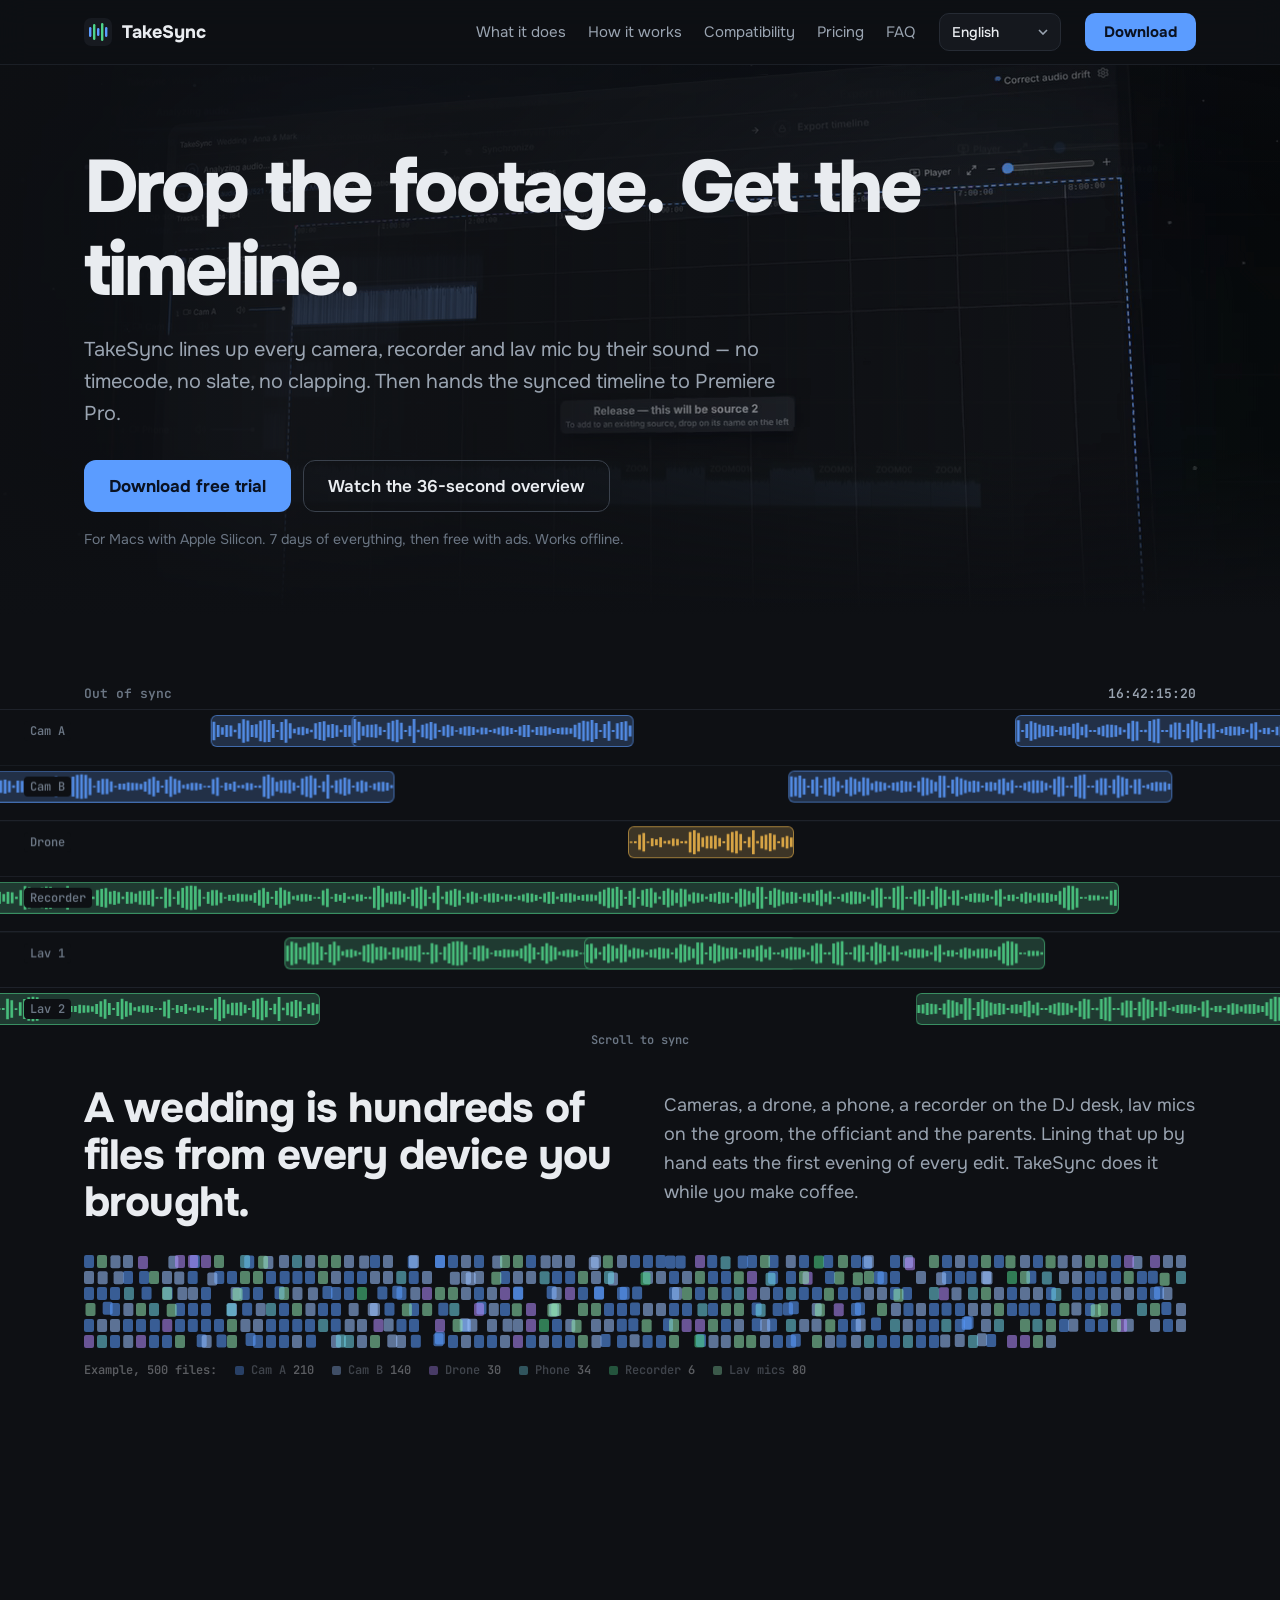
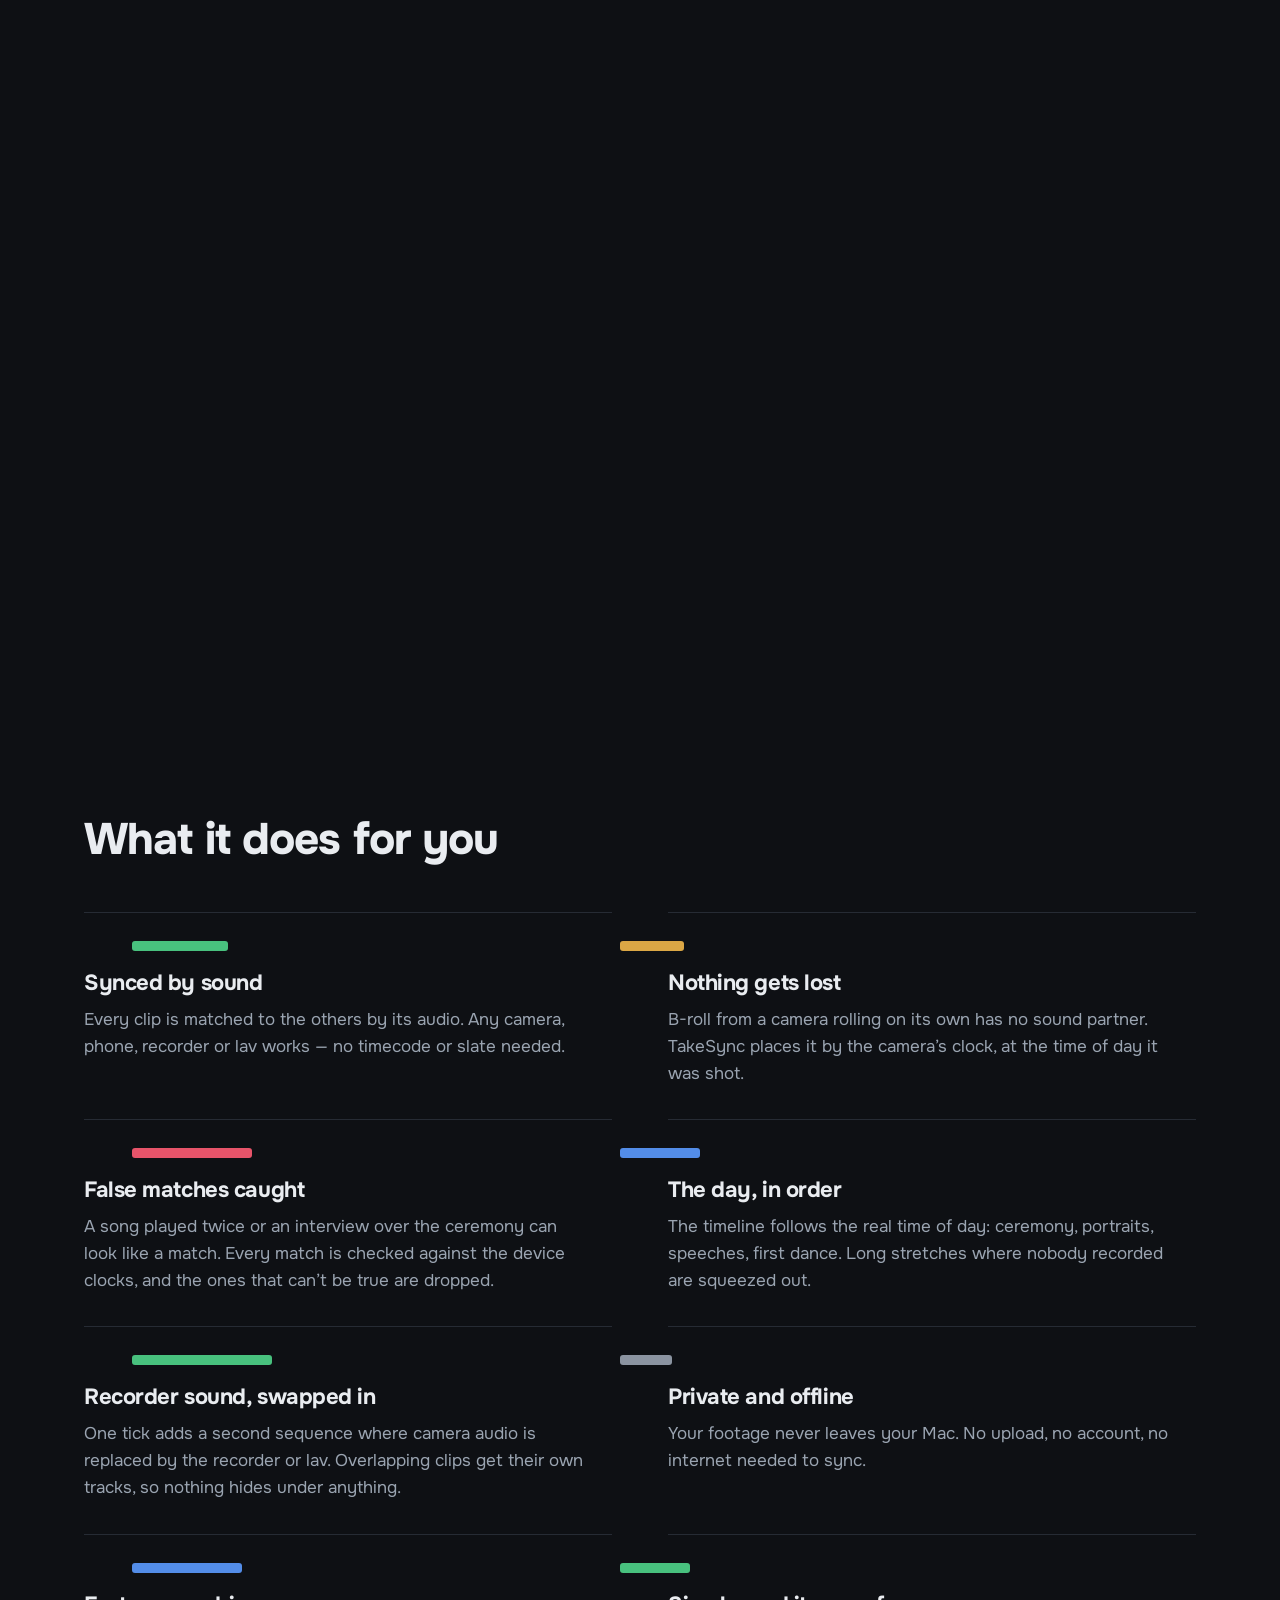
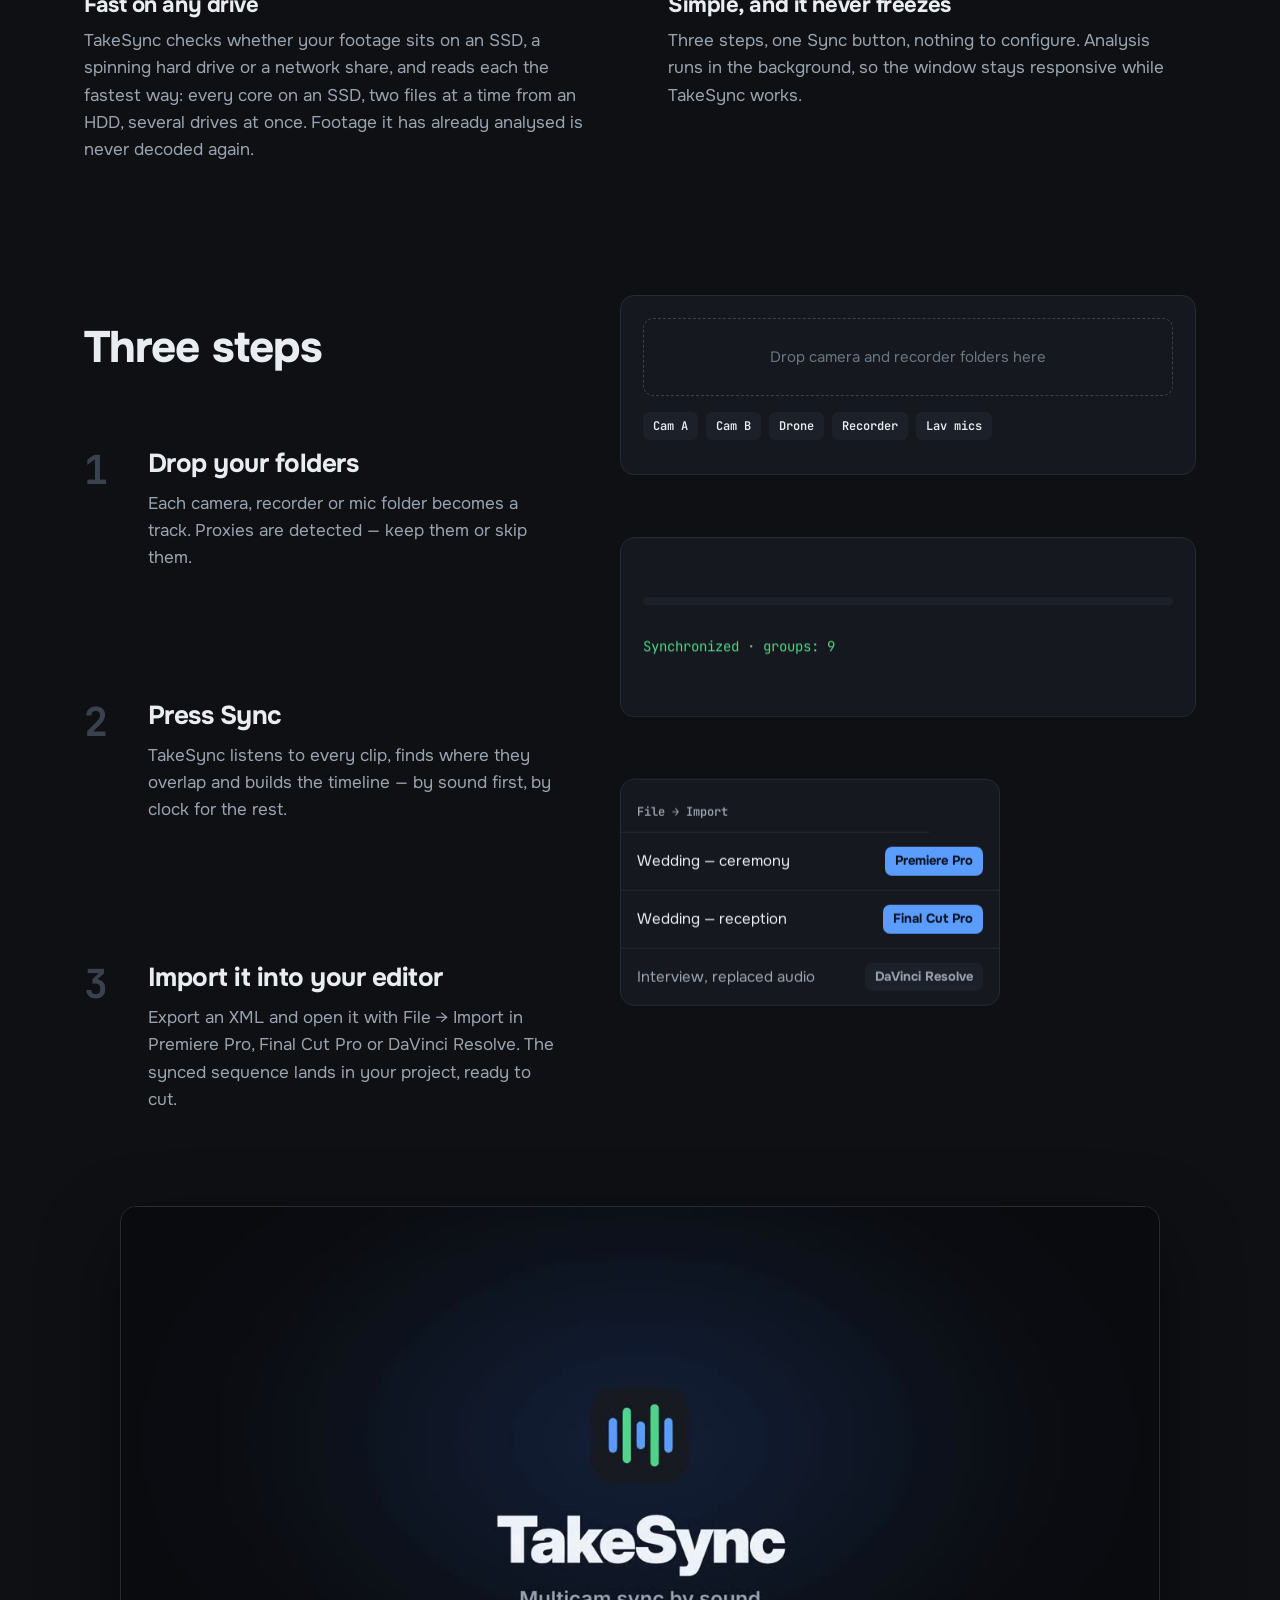
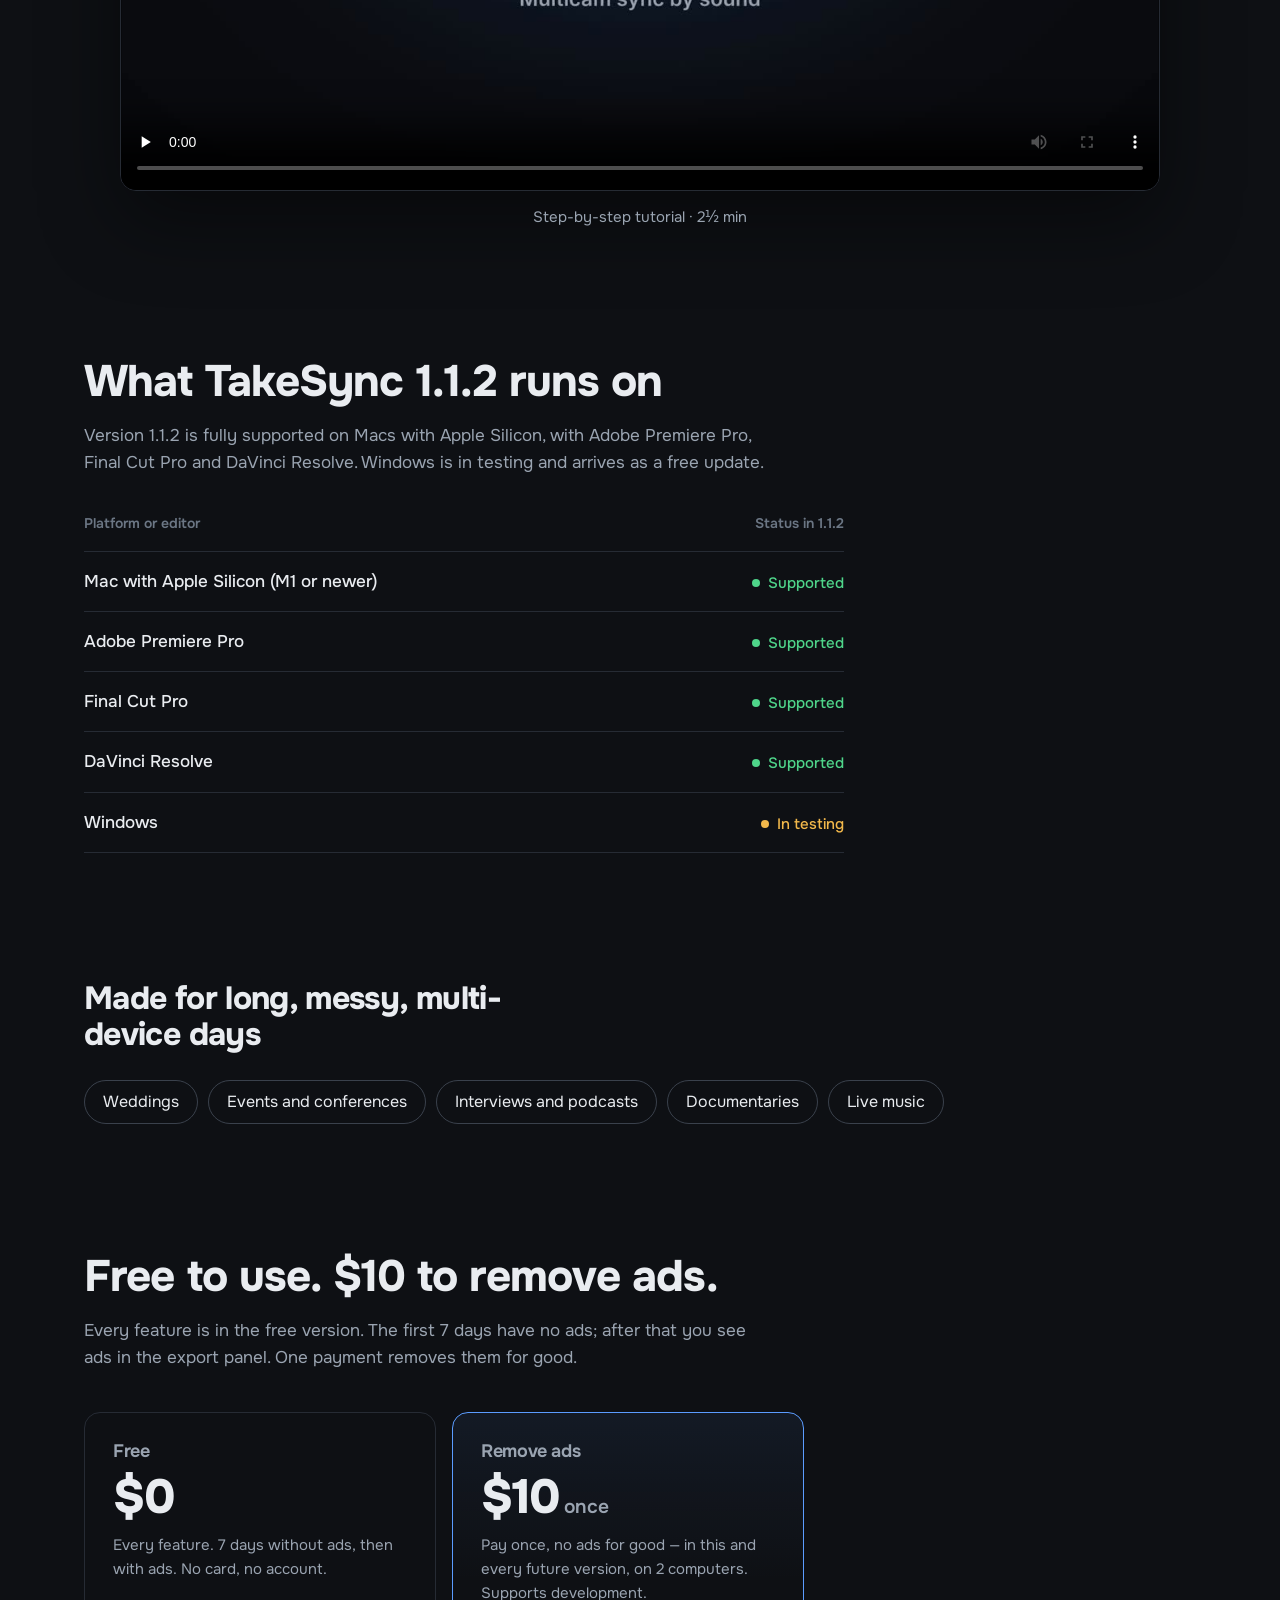
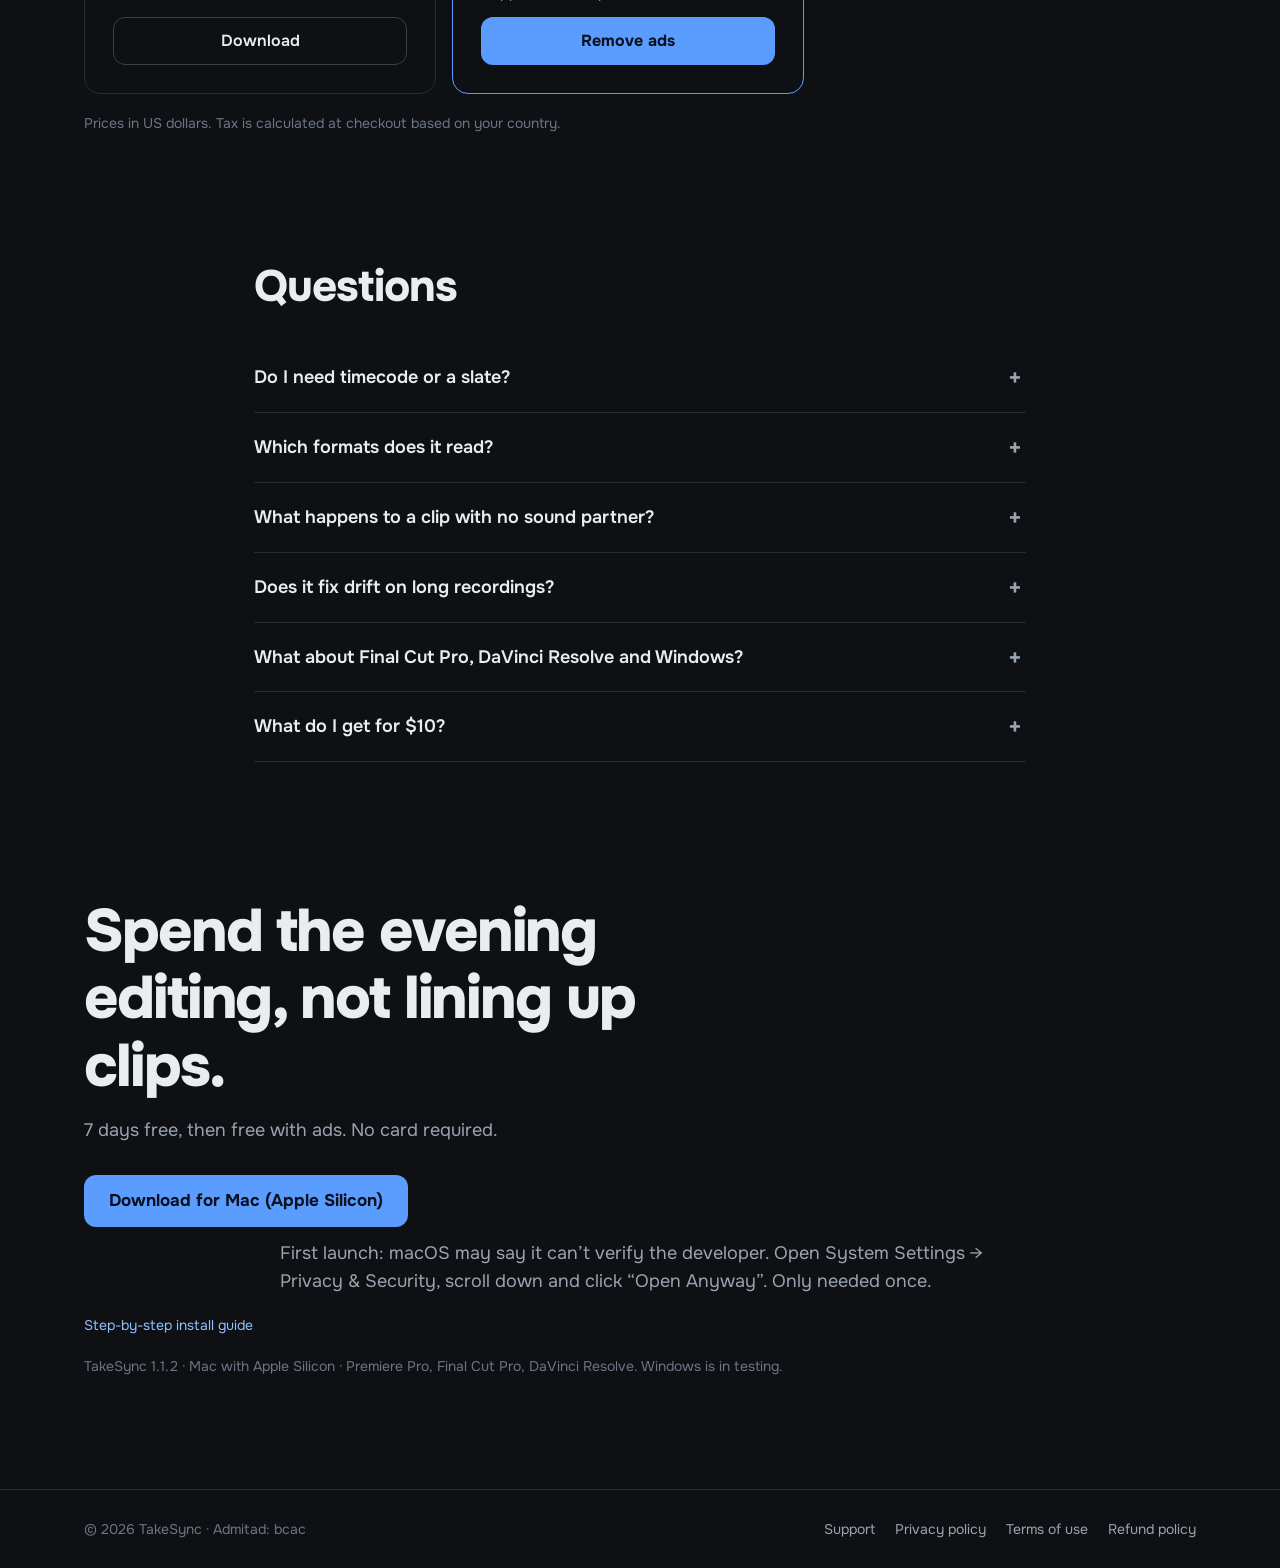
==== commit 65005788: "Bust cache for new pricing (styles, i18n, checkout)" ====
--- a/index.html
+++ b/index.html
@@ -13,7 +13,7 @@
 <link rel="preconnect" href="https://fonts.googleapis.com">
 <link rel="preconnect" href="https://fonts.gstatic.com" crossorigin>
 <link href="https://fonts.googleapis.com/css2?family=Onest:wght@400;500;600;700;800&family=JetBrains+Mono:wght@500;600&display=swap" rel="stylesheet">
-<link rel="stylesheet" href="styles.css?v=20261024b">
+<link rel="stylesheet" href="styles.css?v=20261103">
 </head>
 <body>
 <a class="skip" href="#main" data-i18n="skip">Skip to content</a>
@@ -267,9 +267,9 @@
   <form method="dialog"><button class="btn btn-ghost btn-sm" data-i18n="video.close">Close</button></form>
 </dialog>
 
-<script src="i18n.js?v=20261026"></script>
+<script src="i18n.js?v=20261103"></script>
 <script src="main.js?v=20261026b"></script>
-<script src="checkout.js?v=20261026b"></script>
+<script src="checkout.js?v=20261103"></script>
 <script src="track.js?v=1"></script>
 </body>
 </html>
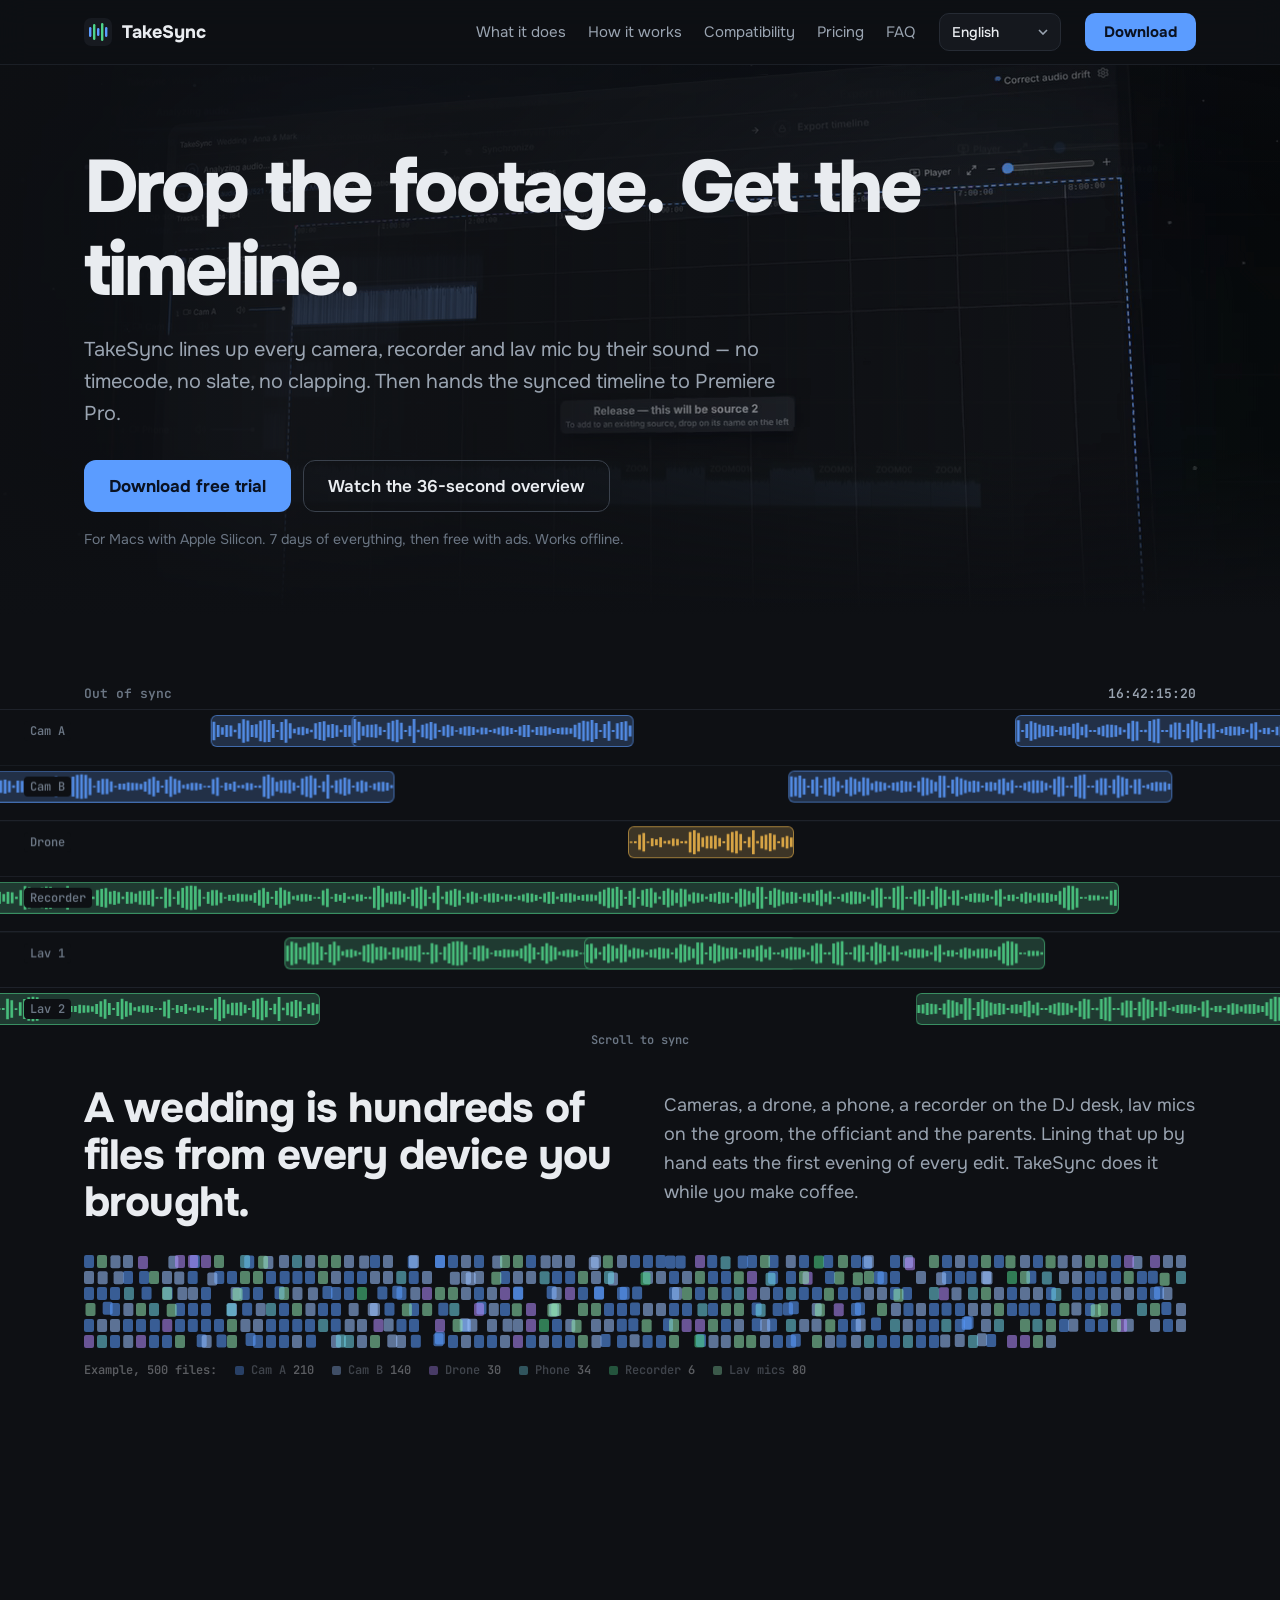
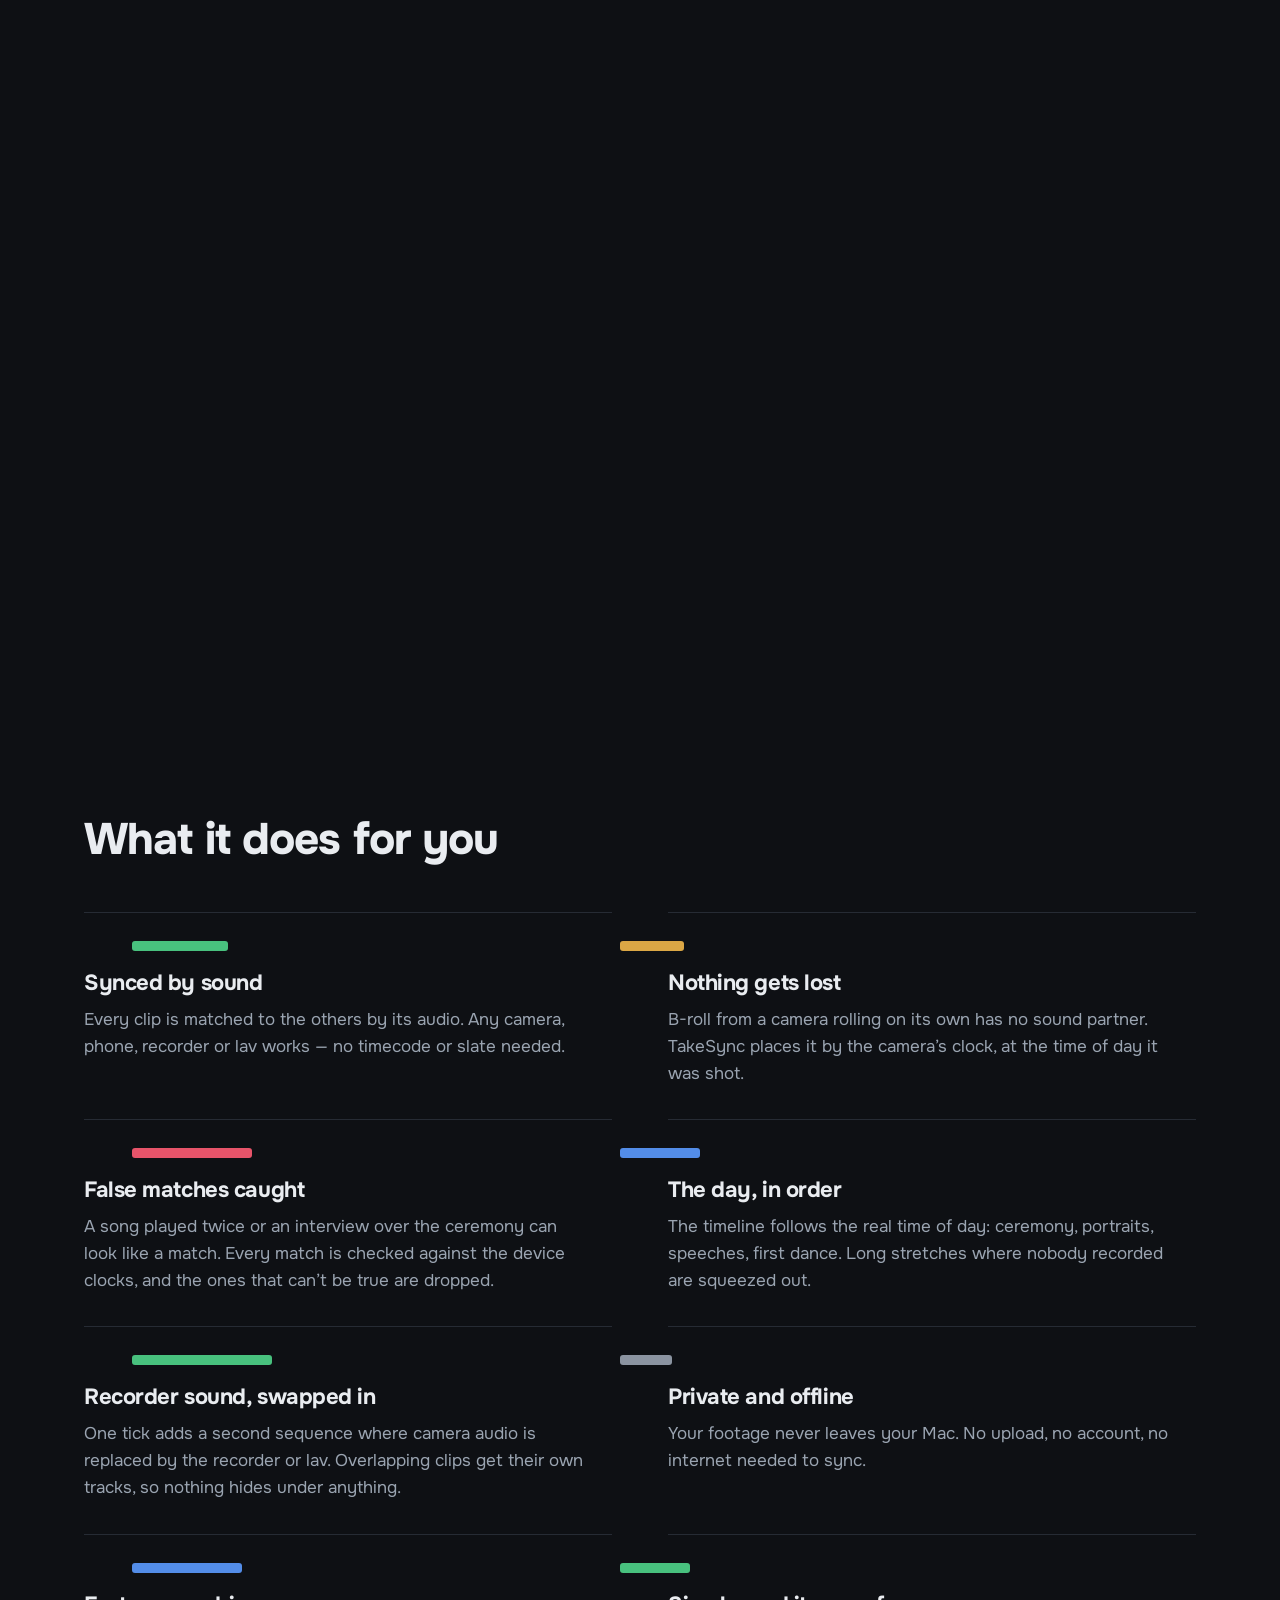
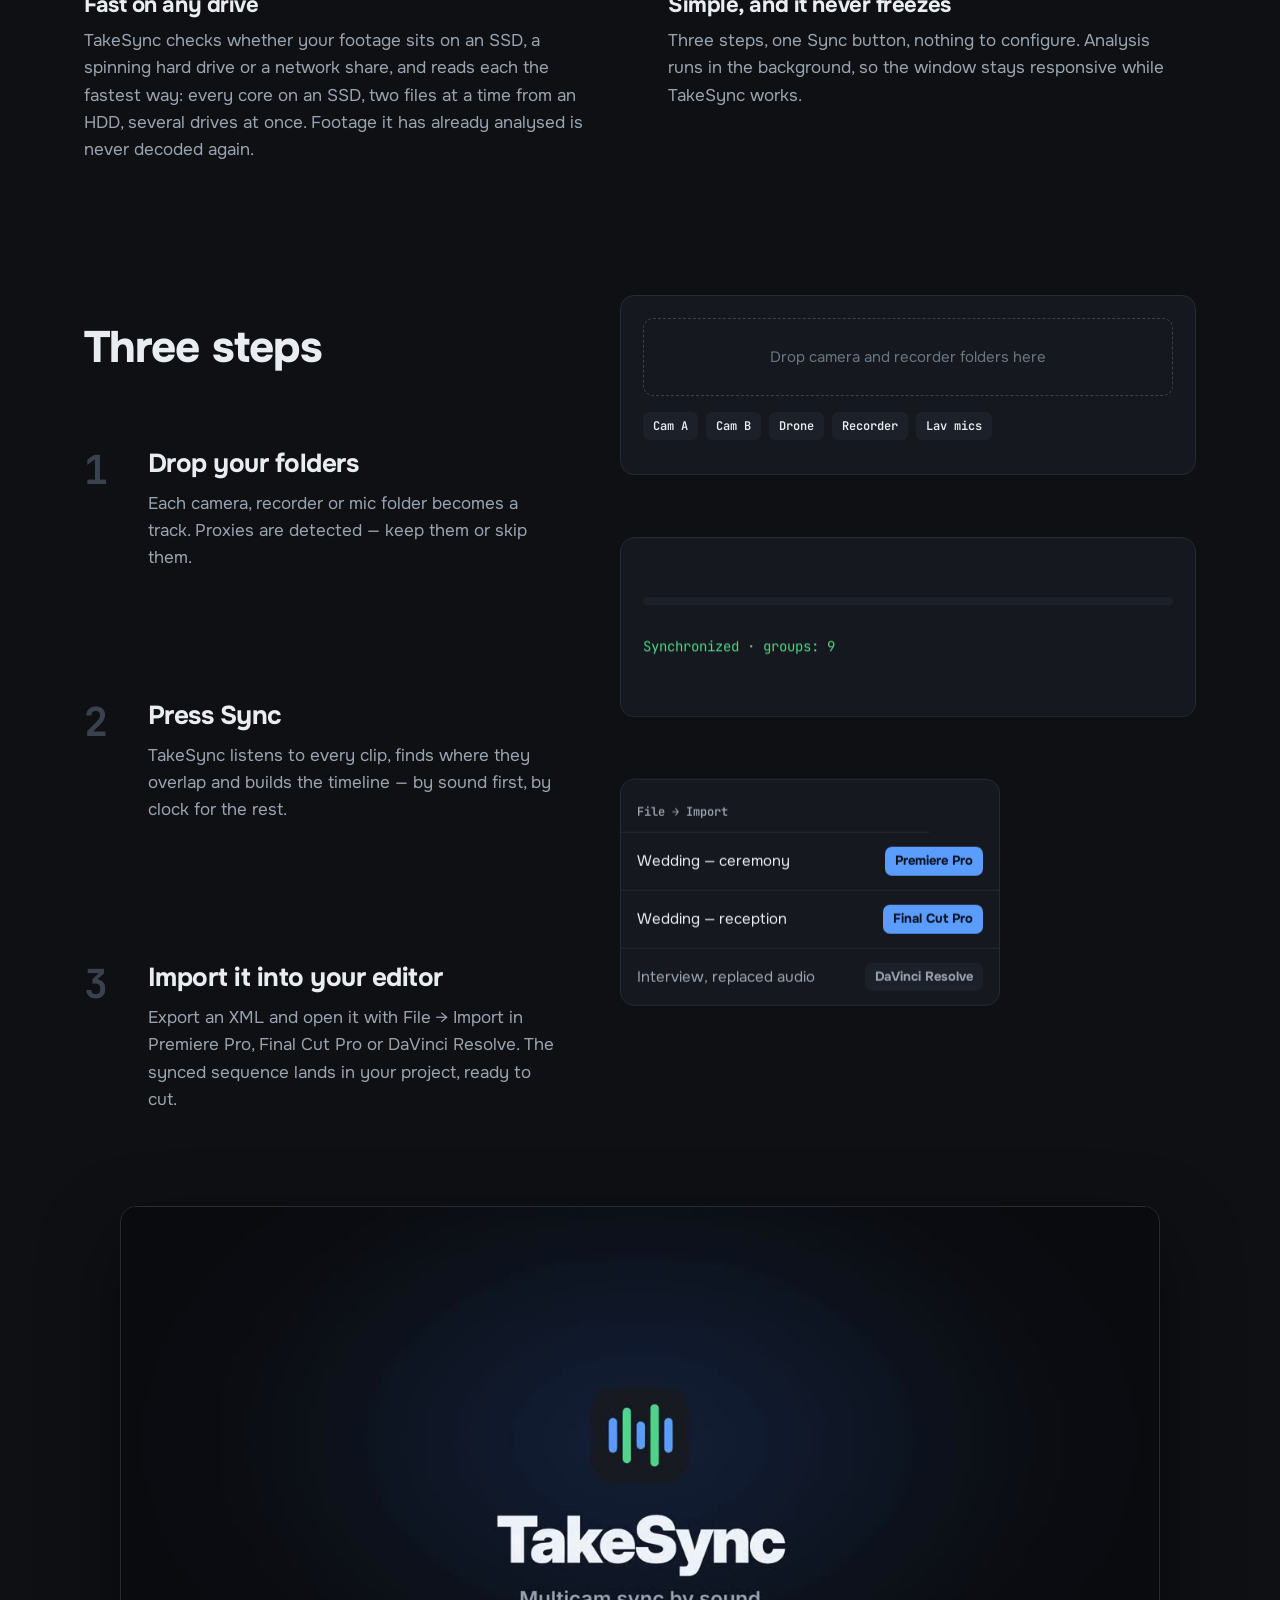
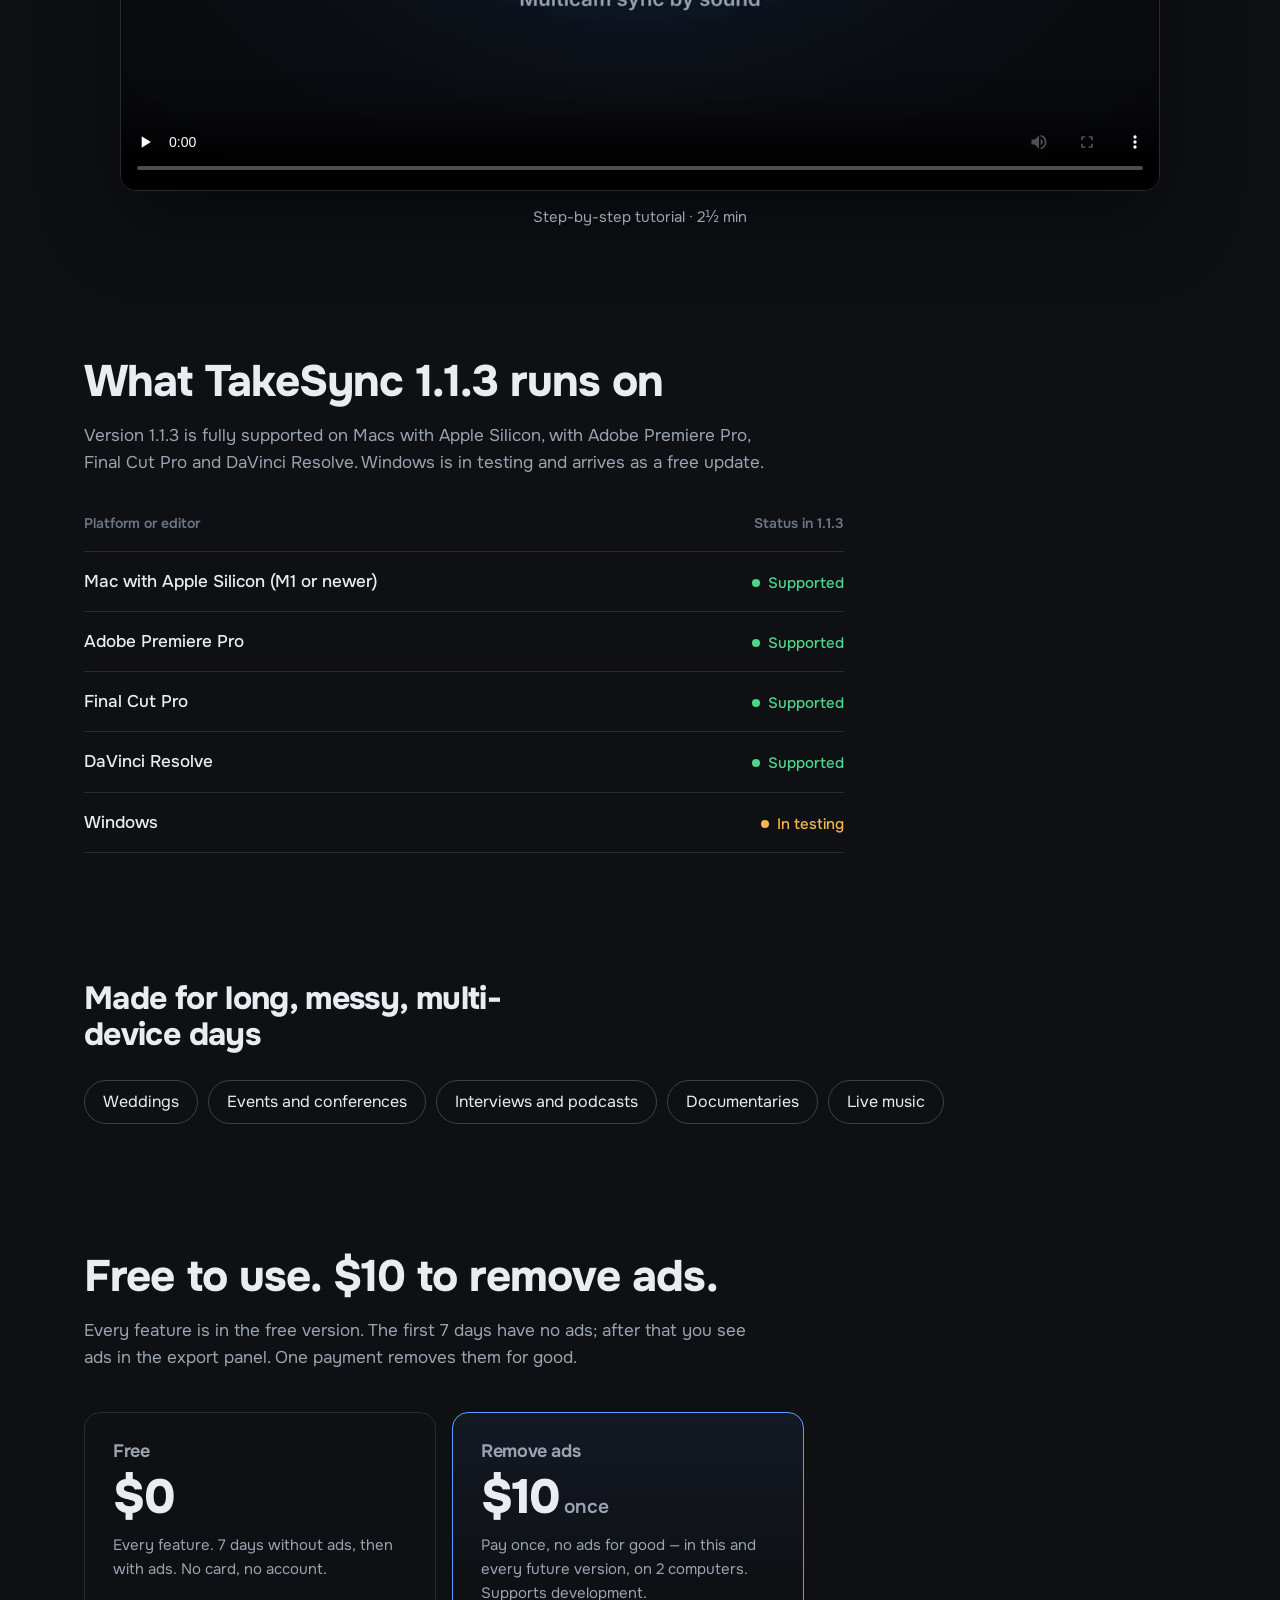
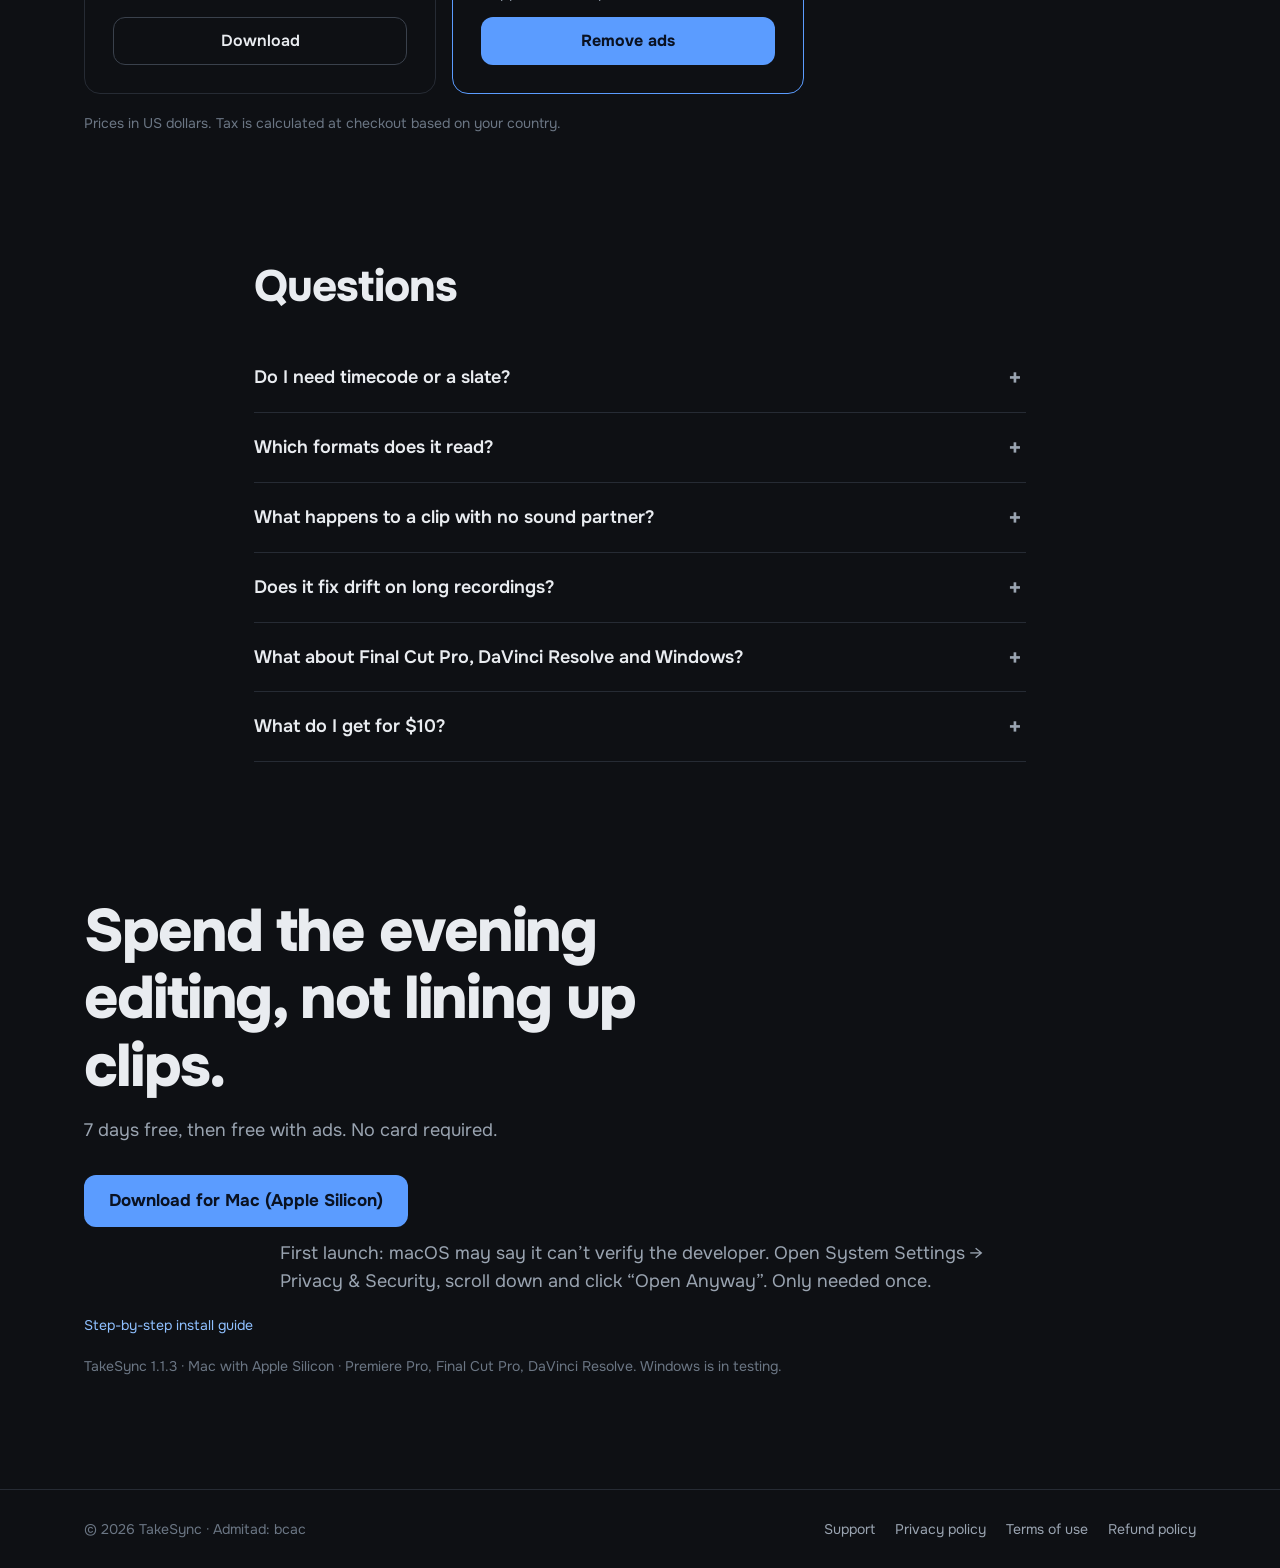
==== commit bd389f40: "Release 1.1.3: new DMG and update feed" ====
--- a/index.html
+++ b/index.html
@@ -4,7 +4,7 @@
 <meta charset="utf-8">
 <meta name="viewport" content="width=device-width, initial-scale=1">
 <title>TakeSync — multicam sync by sound for Premiere Pro</title>
-<meta name="description" content="TakeSync lines up every camera, recorder and lav mic by their sound — no timecode, no slate — and hands a synced timeline to Premiere Pro, Final Cut Pro or DaVinci Resolve. Version 1.1.2 for Macs with Apple Silicon.">
+<meta name="description" content="TakeSync lines up every camera, recorder and lav mic by their sound — no timecode, no slate — and hands a synced timeline to Premiere Pro, Final Cut Pro or DaVinci Resolve. Version 1.1.3 for Macs with Apple Silicon.">
 <meta property="og:title" content="TakeSync — drop the footage, get the timeline">
 <meta property="og:description" content="Multicam sync by sound for Premiere Pro. Cameras, recorders and lav mics, no timecode needed. For Macs with Apple Silicon.">
 <meta property="og:type" content="website">
@@ -178,10 +178,10 @@
   </section>
 
   <section id="compat" class="container section" aria-labelledby="compat-title">
-    <h2 id="compat-title" data-i18n="compat.title">What TakeSync 1.1.2 runs on</h2>
-    <p class="section-lead" data-i18n="compat.lead">Version 1.1.2 is fully supported on Macs with Apple Silicon, with Adobe Premiere Pro, Final Cut Pro and DaVinci Resolve. Windows is in testing and arrives as a free update.</p>
+    <h2 id="compat-title" data-i18n="compat.title">What TakeSync 1.1.3 runs on</h2>
+    <p class="section-lead" data-i18n="compat.lead">Version 1.1.3 is fully supported on Macs with Apple Silicon, with Adobe Premiere Pro, Final Cut Pro and DaVinci Resolve. Windows is in testing and arrives as a free update.</p>
     <table class="compat">
-      <thead><tr><th scope="col" data-i18n="compat.what">Platform or editor</th><th scope="col" data-i18n="compat.state">Status in 1.1.2</th></tr></thead>
+      <thead><tr><th scope="col" data-i18n="compat.what">Platform or editor</th><th scope="col" data-i18n="compat.state">Status in 1.1.3</th></tr></thead>
       <tbody>
         <tr><th scope="row" data-i18n="compat.mac">Mac with Apple Silicon (M1 or newer)</th><td><span class="state ok" data-i18n="compat.ok">Supported</span></td></tr>
         <tr><th scope="row">Adobe Premiere Pro</th><td><span class="state ok" data-i18n="compat.ok">Supported</span></td></tr>
@@ -245,7 +245,7 @@
       </div>
       <p class="small muted" data-i18n="final.gatekeeper" style="max-width:60ch;margin:12px auto 0">First launch: macOS may say it can’t verify the developer. Open System Settings → Privacy & Security, scroll down and click “Open Anyway”. Only needed once.</p>
       <p class="small"><a href="/install" data-i18n="final.install">Step-by-step install guide</a></p>
-      <p class="small faint" data-i18n="final.req">TakeSync 1.1.2 · Mac with Apple Silicon · Premiere Pro, Final Cut Pro, DaVinci Resolve. Windows is in testing.</p>
+      <p class="small faint" data-i18n="final.req">TakeSync 1.1.3 · Mac with Apple Silicon · Premiere Pro, Final Cut Pro, DaVinci Resolve. Windows is in testing.</p>
     </div>
   </section>
 </main>
@@ -267,7 +267,7 @@
   <form method="dialog"><button class="btn btn-ghost btn-sm" data-i18n="video.close">Close</button></form>
 </dialog>
 
-<script src="i18n.js?v=20261103"></script>
+<script src="i18n.js?v=20261103b"></script>
 <script src="main.js?v=20261026b"></script>
 <script src="checkout.js?v=20261103"></script>
 <script src="track.js?v=1"></script>
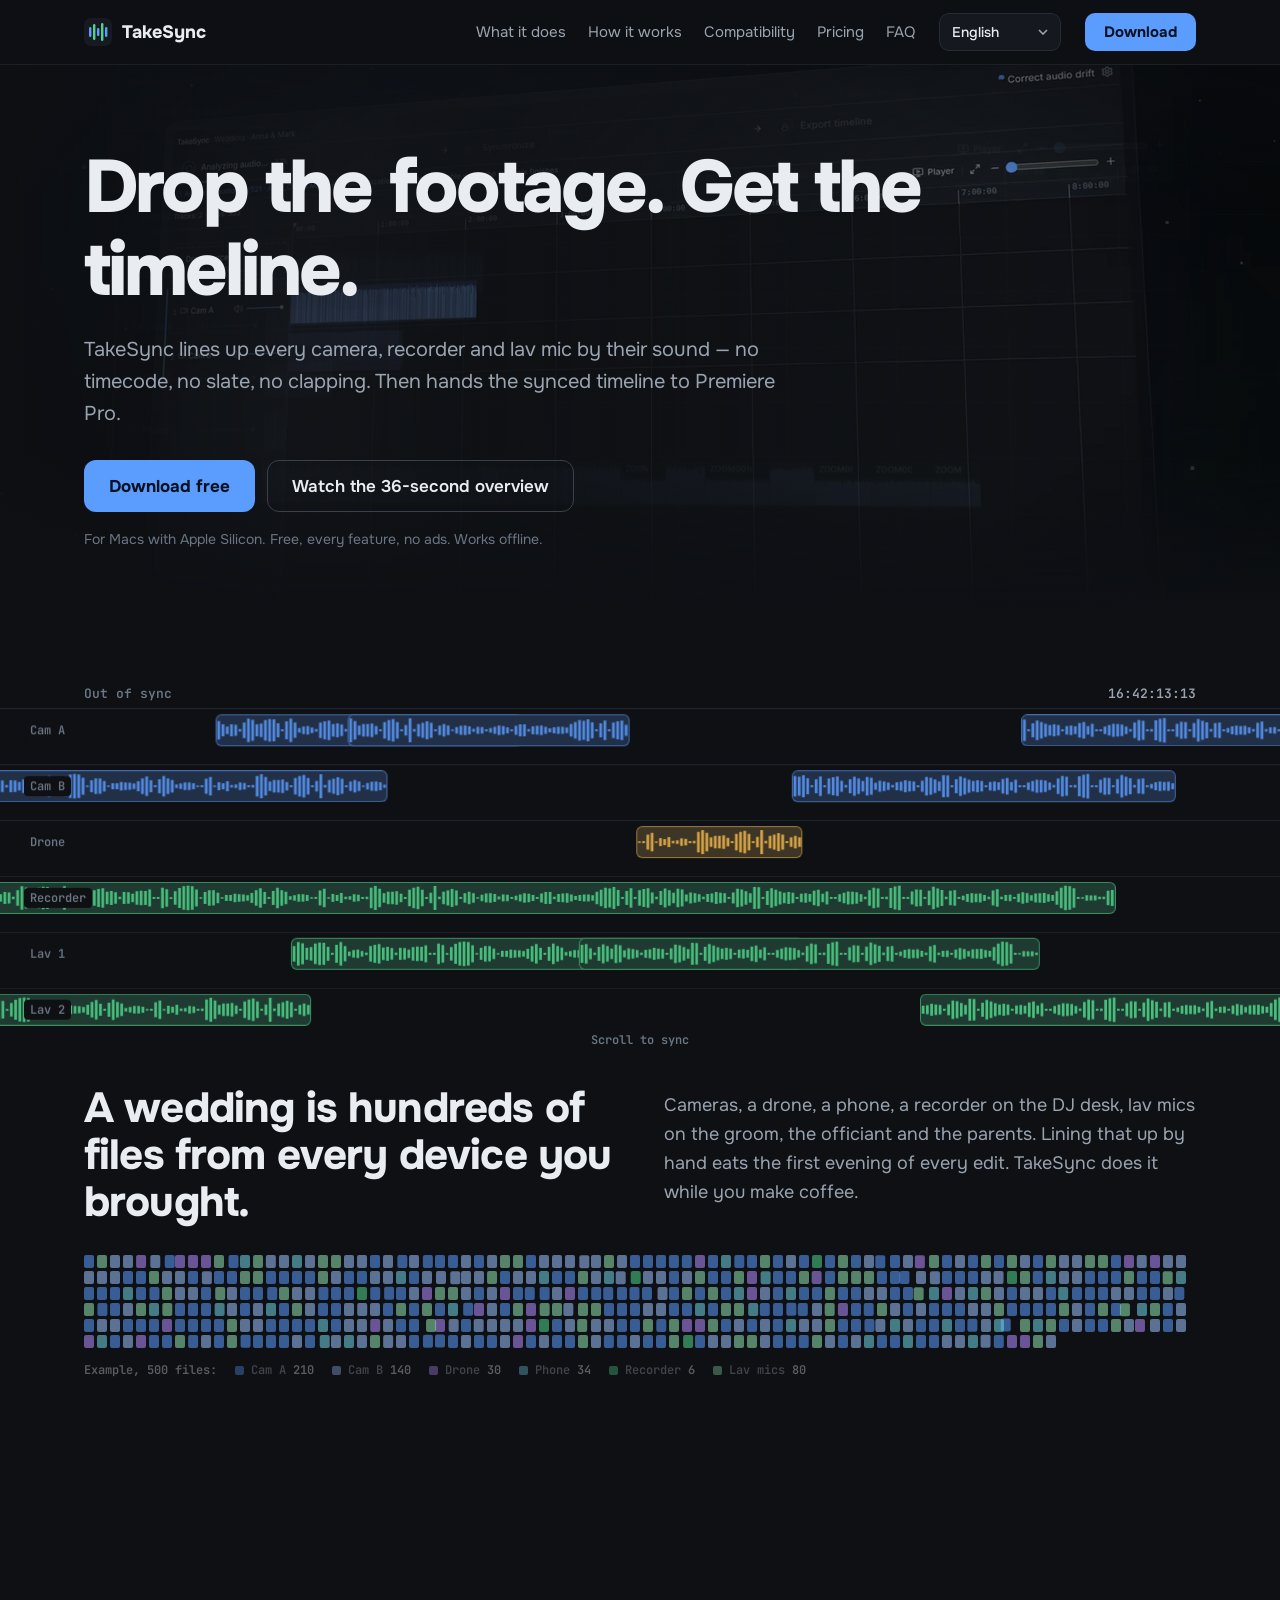
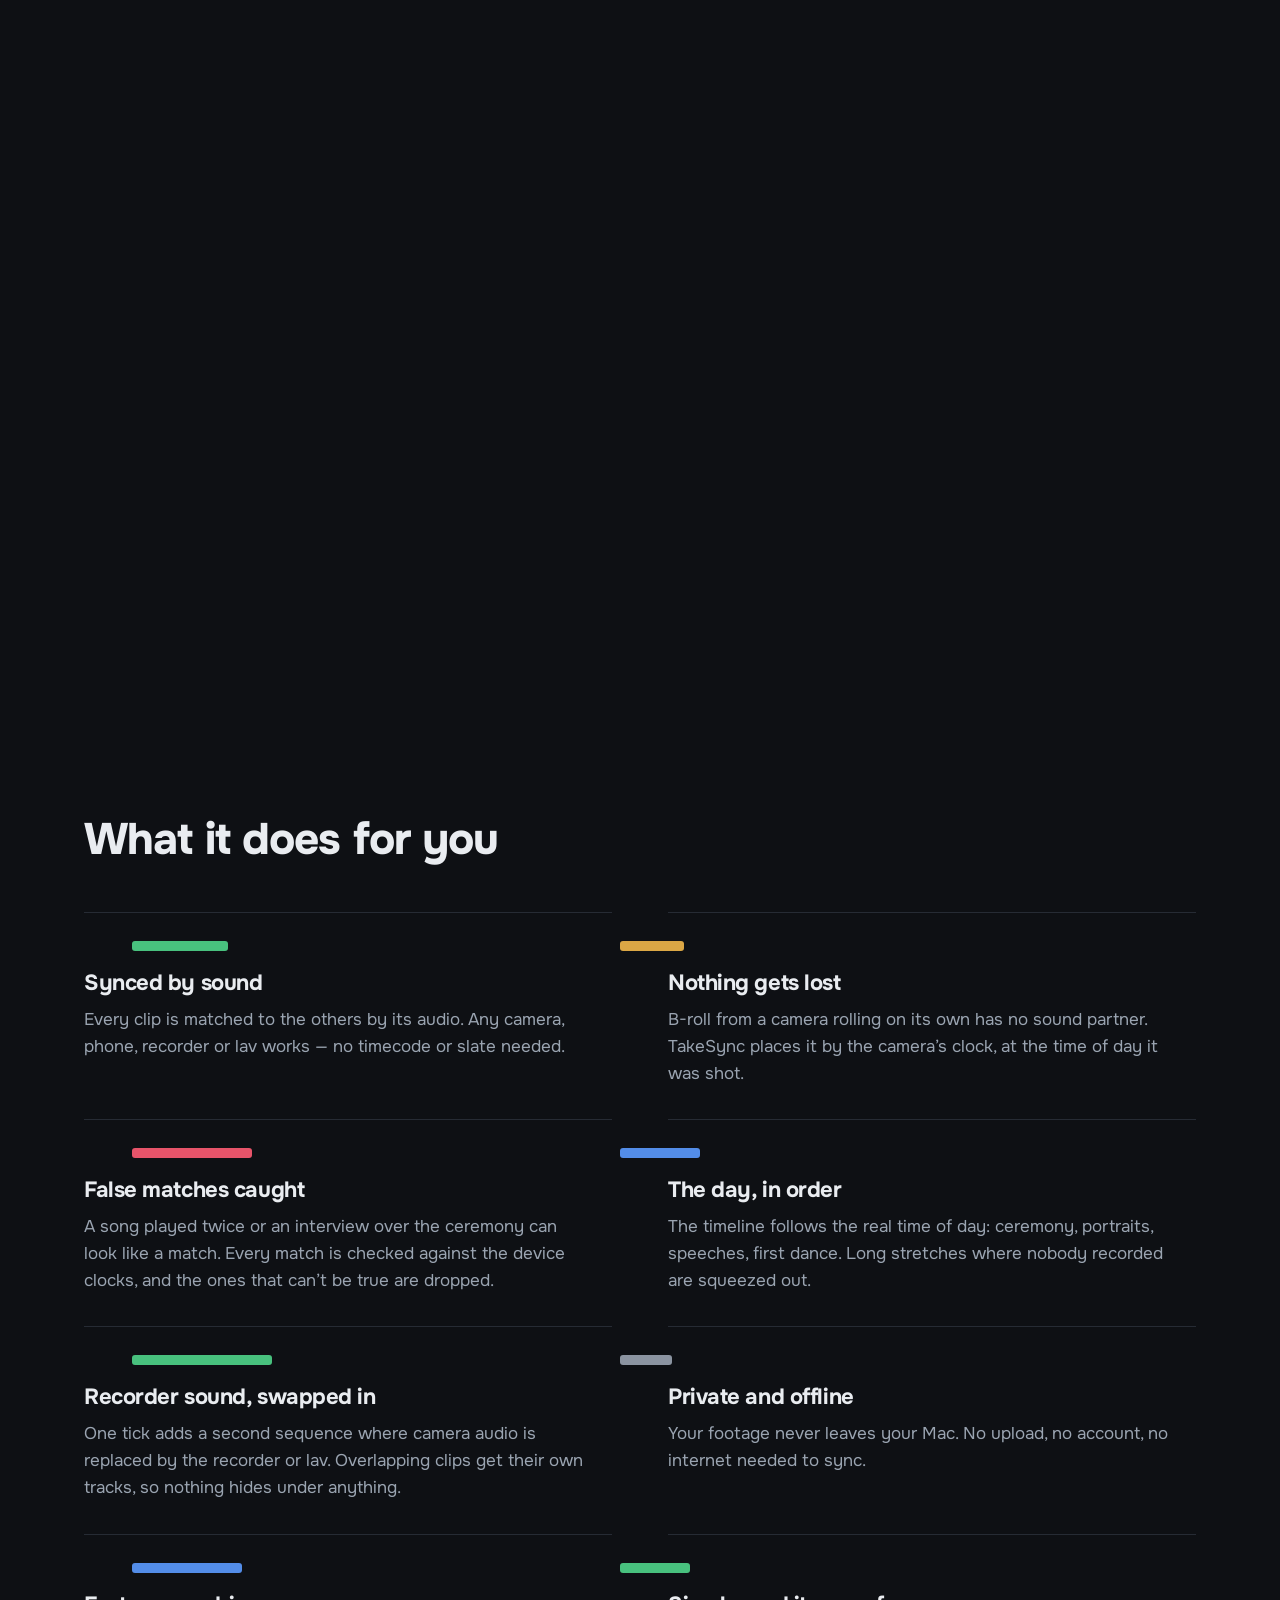
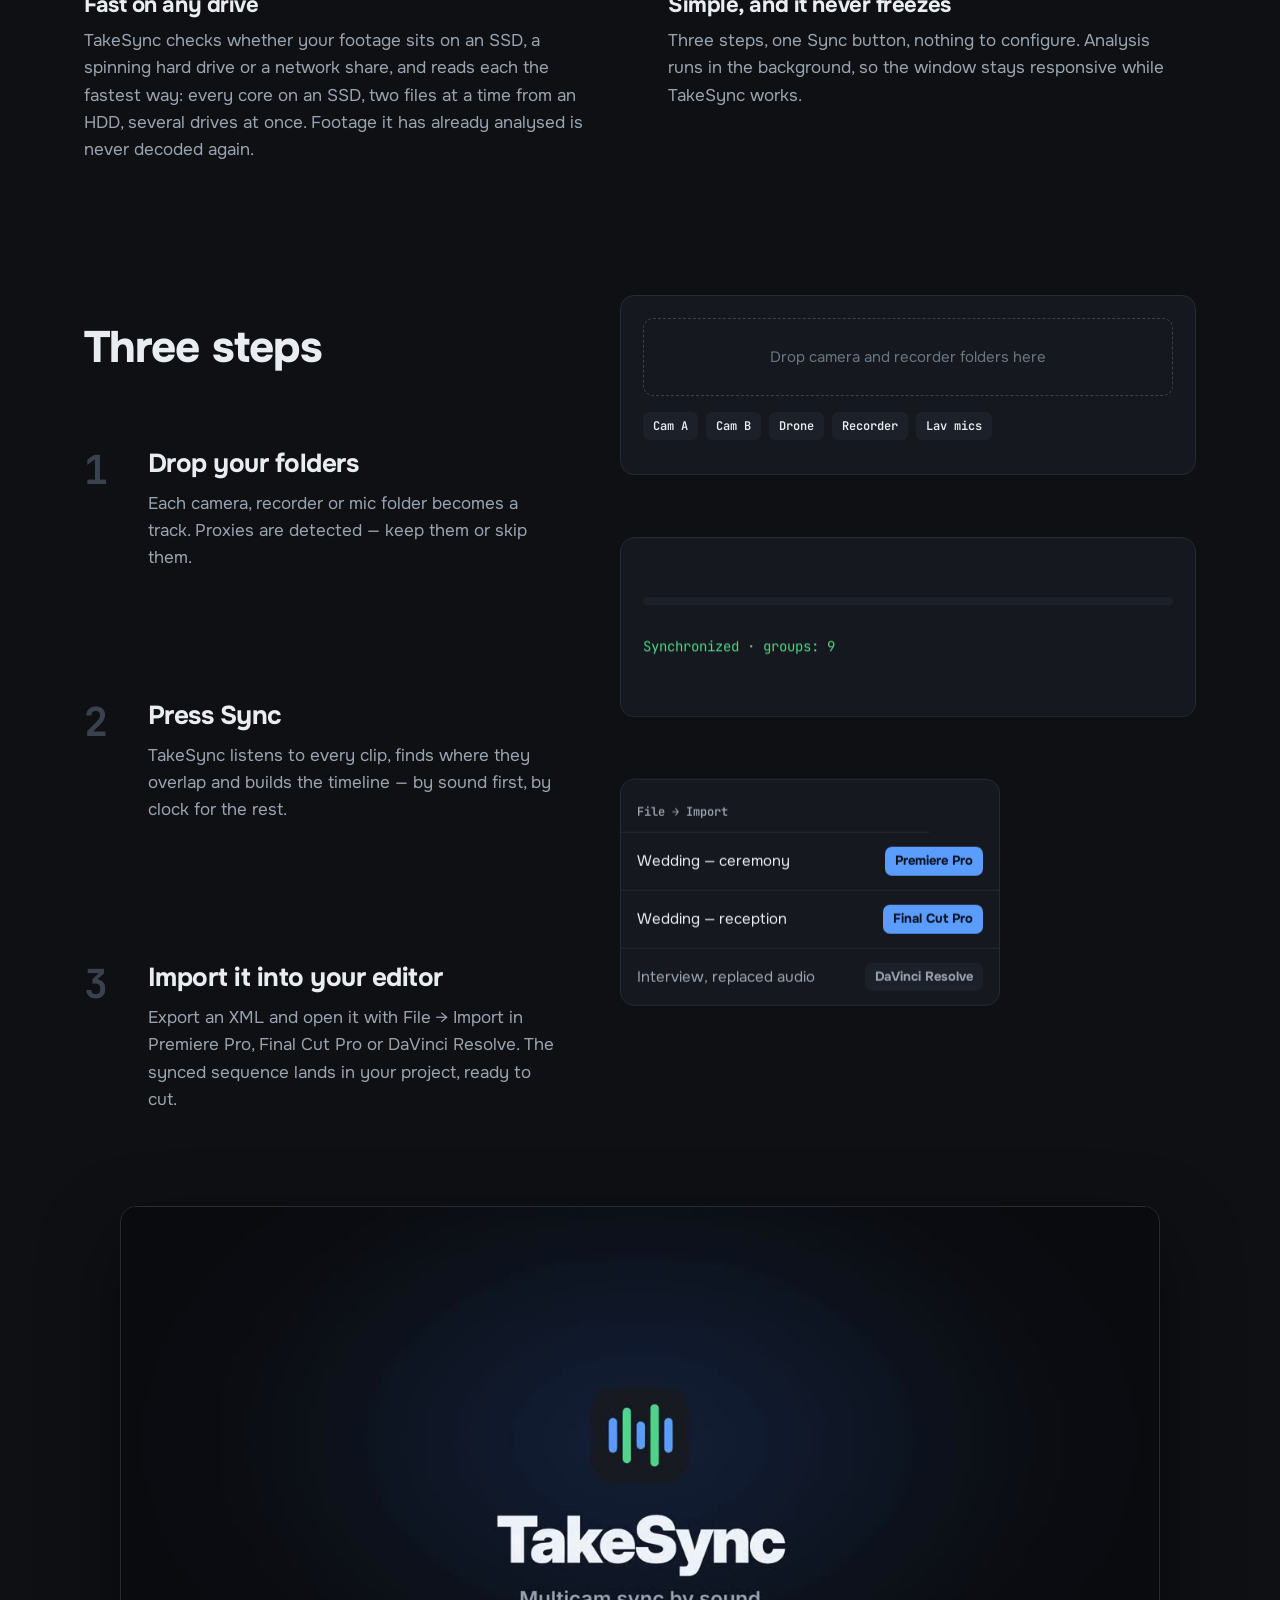
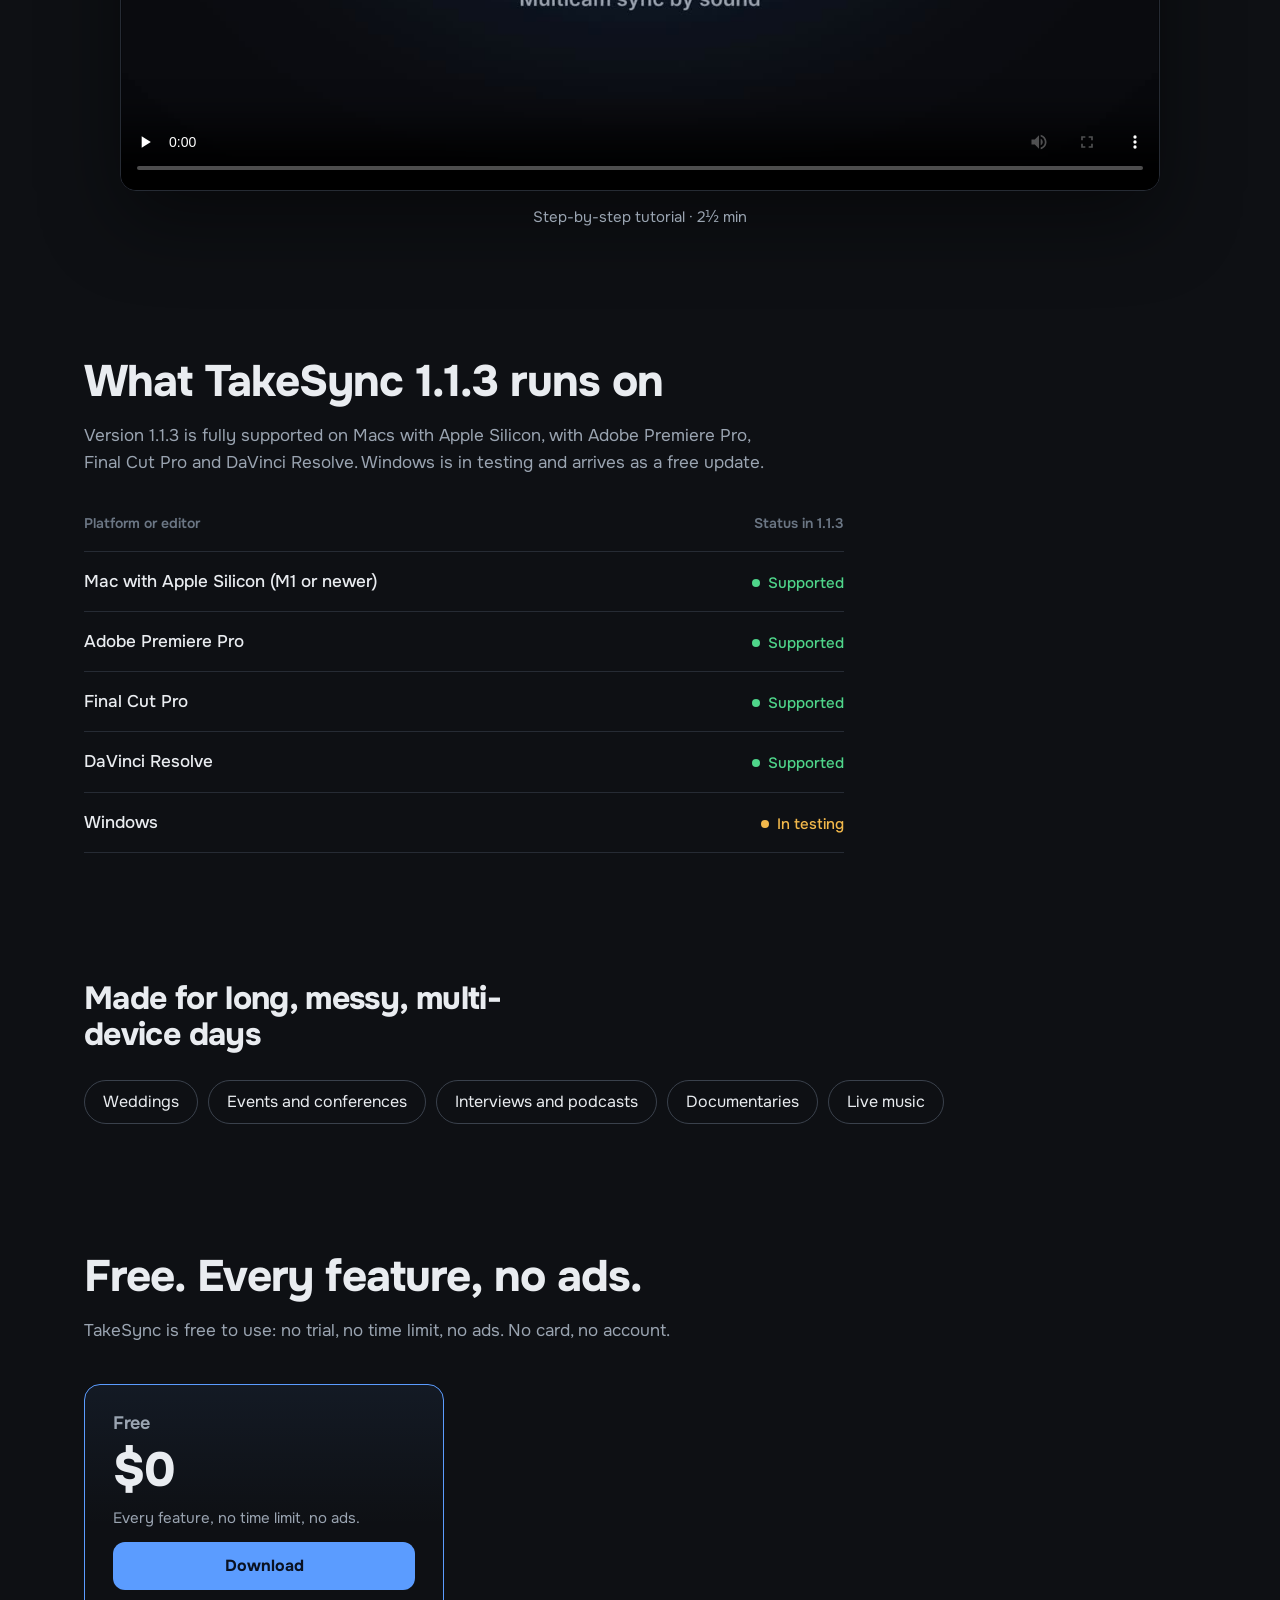
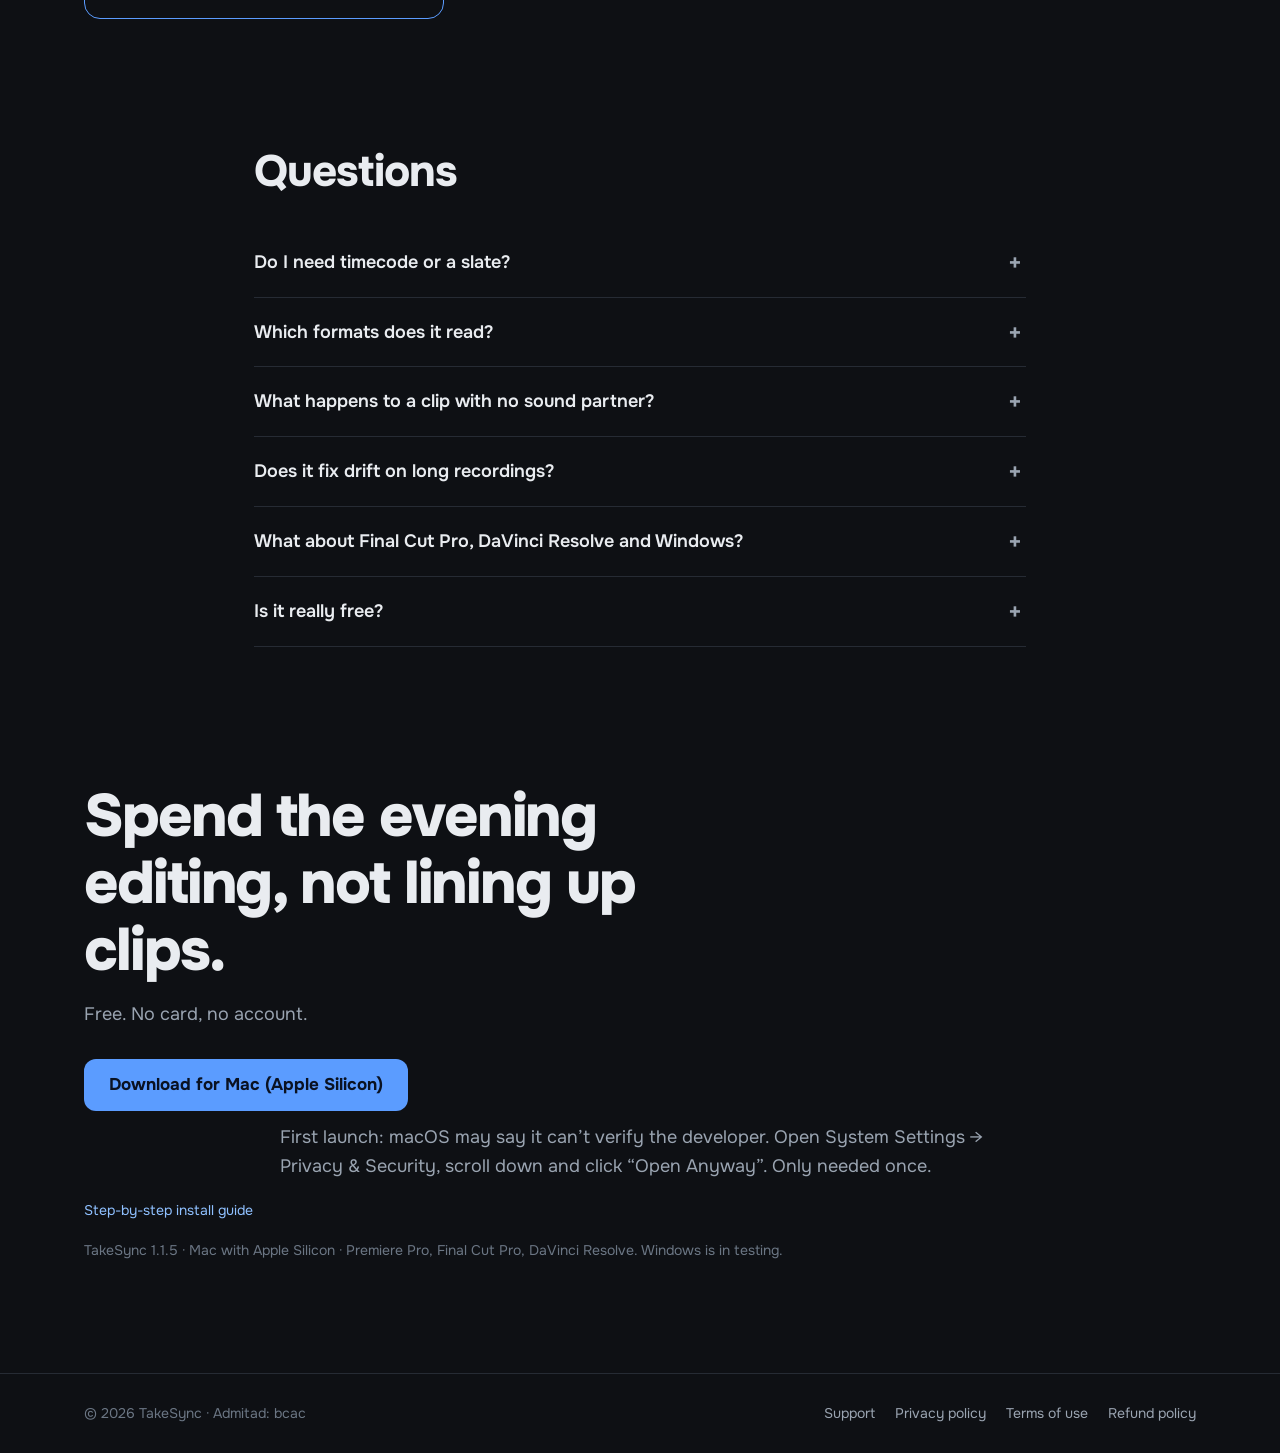
==== commit 3083e699: "TakeSync is free: no trial, no ads, no payment; pricing replaced by a free plan; terms section 2 Co-" ====
--- a/index.html
+++ b/index.html
@@ -13,7 +13,7 @@
 <link rel="preconnect" href="https://fonts.googleapis.com">
 <link rel="preconnect" href="https://fonts.gstatic.com" crossorigin>
 <link href="https://fonts.googleapis.com/css2?family=Onest:wght@400;500;600;700;800&family=JetBrains+Mono:wght@500;600&display=swap" rel="stylesheet">
-<link rel="stylesheet" href="styles.css?v=20261103">
+<link rel="stylesheet" href="styles.css?v=20261106">
 </head>
 <body>
 <a class="skip" href="#main" data-i18n="skip">Skip to content</a>
@@ -57,10 +57,10 @@
         <h1 id="hero-title" data-i18n="hero.title">Drop the footage. Get the timeline.</h1>
         <p class="lead" data-i18n="hero.lead">TakeSync lines up every camera, recorder and lav mic by their sound — no timecode, no slate, no clapping. Then hands the synced timeline to Premiere Pro.</p>
         <div class="cta-row">
-          <a href="/install" class="btn btn-primary btn-lg" data-i18n="hero.cta">Download free trial</a>
+          <a href="/install" class="btn btn-primary btn-lg" data-i18n="hero.cta">Download free</a>
           <button type="button" class="btn btn-ghost btn-lg" id="watch" hidden data-i18n="hero.watch">Watch the 36-second overview</button>
         </div>
-        <p class="fine" data-i18n="hero.fine">For Macs with Apple Silicon. 7 days of everything, then free with ads. Works offline.</p>
+        <p class="fine" data-i18n="hero.fine">For Macs with Apple Silicon. Free, every feature, no ads. Works offline.</p>
       </div>
   </section>
 
@@ -204,24 +204,16 @@
   </section>
 
   <section id="pricing" class="container section" aria-labelledby="price-title">
-    <h2 id="price-title" data-i18n="price.title">Free to use. $10 to remove ads.</h2>
-    <p class="section-lead" data-i18n="price.lead">Every feature is in the free version. The first 7 days have no ads; after that you see ads in the export panel. One payment removes them for good.</p>
-    <div class="plans plans-2">
-      <article class="plan">
+    <h2 id="price-title" data-i18n="price.title">Free. Every feature, no ads.</h2>
+    <p class="section-lead" data-i18n="price.lead">TakeSync is free to use: no trial, no time limit, no ads. No card, no account.</p>
+    <div class="plans plans-1">
+      <article class="plan plan-main">
         <h3 data-i18n="price.free">Free</h3>
         <p class="price"><span class="amt">$0</span></p>
-        <p class="muted" data-i18n="price.freeSub">Every feature. 7 days without ads, then with ads. No card, no account.</p>
-        <a href="/install" class="btn btn-ghost btn-block" data-i18n="price.download">Download</a>
-      </article>
-      <article class="plan plan-main">
-        <h3 data-i18n="price.noads">Remove ads</h3>
-        <p class="price"><span class="amt" data-usd="10">$10</span><span class="per" data-i18n="price.once">once</span></p>
-        <p class="price-local" data-usd="10" hidden></p>
-        <p class="muted" data-i18n="price.noadsSub">Pay once, no ads for good — in this and every future version, on 2 computers. Supports development.</p>
-        <a href="#pricing" class="btn btn-primary btn-block" data-plan="noads" data-i18n="price.buyNoads">Remove ads</a>
-      </article>
-    </div>
-    <p class="small faint plans-note" id="price-note" data-i18n="price.noteUsd">Prices in US dollars. Tax is calculated at checkout based on your country.</p>
+        <p class="muted" data-i18n="price.freeSub">Every feature, no time limit, no ads.</p>
+        <a href="/install" class="btn btn-primary btn-block" data-i18n="price.download">Download</a>
+      </article>
+    </div>
   </section>
 
   <section id="faq" class="container narrow section" aria-labelledby="faq-title">
@@ -232,20 +224,20 @@
       <details><summary data-i18n="faq.q3">What happens to a clip with no sound partner?</summary><p data-i18n="faq.a3">If its camera’s clock is reliable, the clip goes on the timeline at the time it was recorded and is marked so you can check it. Otherwise it’s marked as not synced, and on export you can move such clips to the end.</p></details>
       <details><summary data-i18n="faq.q4">Does it fix drift on long recordings?</summary><p data-i18n="faq.a4">Yes. TakeSync detects when a recorder runs slightly fast or slow against the cameras and corrects the audio.</p></details>
       <details><summary data-i18n="faq.q5">What about Final Cut Pro, DaVinci Resolve and Windows?</summary><p data-i18n="faq.a5">Final Cut Pro and DaVinci Resolve are supported since version 1.0.1. Windows is in testing and arrives as a free update.</p></details>
-      <details><summary data-i18n="faq.q6">What do I get for $10?</summary><p data-i18n="faq.a6">No more ads, for good: in this version and every future one, on up to 2 computers. Everything else is the same as in the free version — it isn’t cut down. If paid extras come later, your ad-free license stays ad-free.</p></details>
+      <details><summary data-i18n="faq.q6">Is it really free?</summary><p data-i18n="faq.a6">Yes: every feature, no time limit, no ads. If paid extras come one day, everything you can do today stays free. Licenses bought earlier keep working.</p></details>
     </div>
   </section>
 
   <section id="download" class="container section-last" aria-labelledby="final-title">
     <div class="final">
       <h2 id="final-title" data-i18n="final.title">Spend the evening editing, not lining up clips.</h2>
-      <p class="muted" data-i18n="final.sub">7 days free, then free with ads. No card required.</p>
+      <p class="muted" data-i18n="final.sub">Free. No card, no account.</p>
       <div class="cta-row">
         <a href="/install" class="btn btn-primary btn-lg" data-i18n="final.mac">Download for Mac (Apple Silicon)</a>
       </div>
       <p class="small muted" data-i18n="final.gatekeeper" style="max-width:60ch;margin:12px auto 0">First launch: macOS may say it can’t verify the developer. Open System Settings → Privacy & Security, scroll down and click “Open Anyway”. Only needed once.</p>
       <p class="small"><a href="/install" data-i18n="final.install">Step-by-step install guide</a></p>
-      <p class="small faint" data-i18n="final.req">TakeSync 1.1.3 · Mac with Apple Silicon · Premiere Pro, Final Cut Pro, DaVinci Resolve. Windows is in testing.</p>
+      <p class="small faint" data-i18n="final.req">TakeSync 1.1.5 · Mac with Apple Silicon · Premiere Pro, Final Cut Pro, DaVinci Resolve. Windows is in testing.</p>
     </div>
   </section>
 </main>
@@ -267,9 +259,8 @@
   <form method="dialog"><button class="btn btn-ghost btn-sm" data-i18n="video.close">Close</button></form>
 </dialog>
 
-<script src="i18n.js?v=20261103b"></script>
+<script src="i18n.js?v=20261106"></script>
 <script src="main.js?v=20261026b"></script>
-<script src="checkout.js?v=20261103"></script>
 <script src="track.js?v=1"></script>
 </body>
 </html>
--- a/styles.css
+++ b/styles.css
@@ -211,6 +211,7 @@
 /* ---------- pricing: three plans side by side ---------- */
 .plans { display: grid; grid-template-columns: repeat(3, minmax(0, 1fr)); gap: 16px; margin-top: 40px; max-width: 1040px; }
 .plans-2 { grid-template-columns: repeat(2, minmax(0, 1fr)); max-width: 720px; }
+.plans-1 { grid-template-columns: minmax(0, 1fr); max-width: 360px; }
 .plans-note { margin-top: 18px; }
 .plan { border: 1px solid var(--border); border-radius: 16px; padding: clamp(18px, 2.4vw, 28px); display: flex; flex-direction: column; gap: 12px; min-width: 0; }
 .plan-main { border-color: var(--accent); background: linear-gradient(180deg, rgba(91, 156, 255, .07), transparent 60%); }
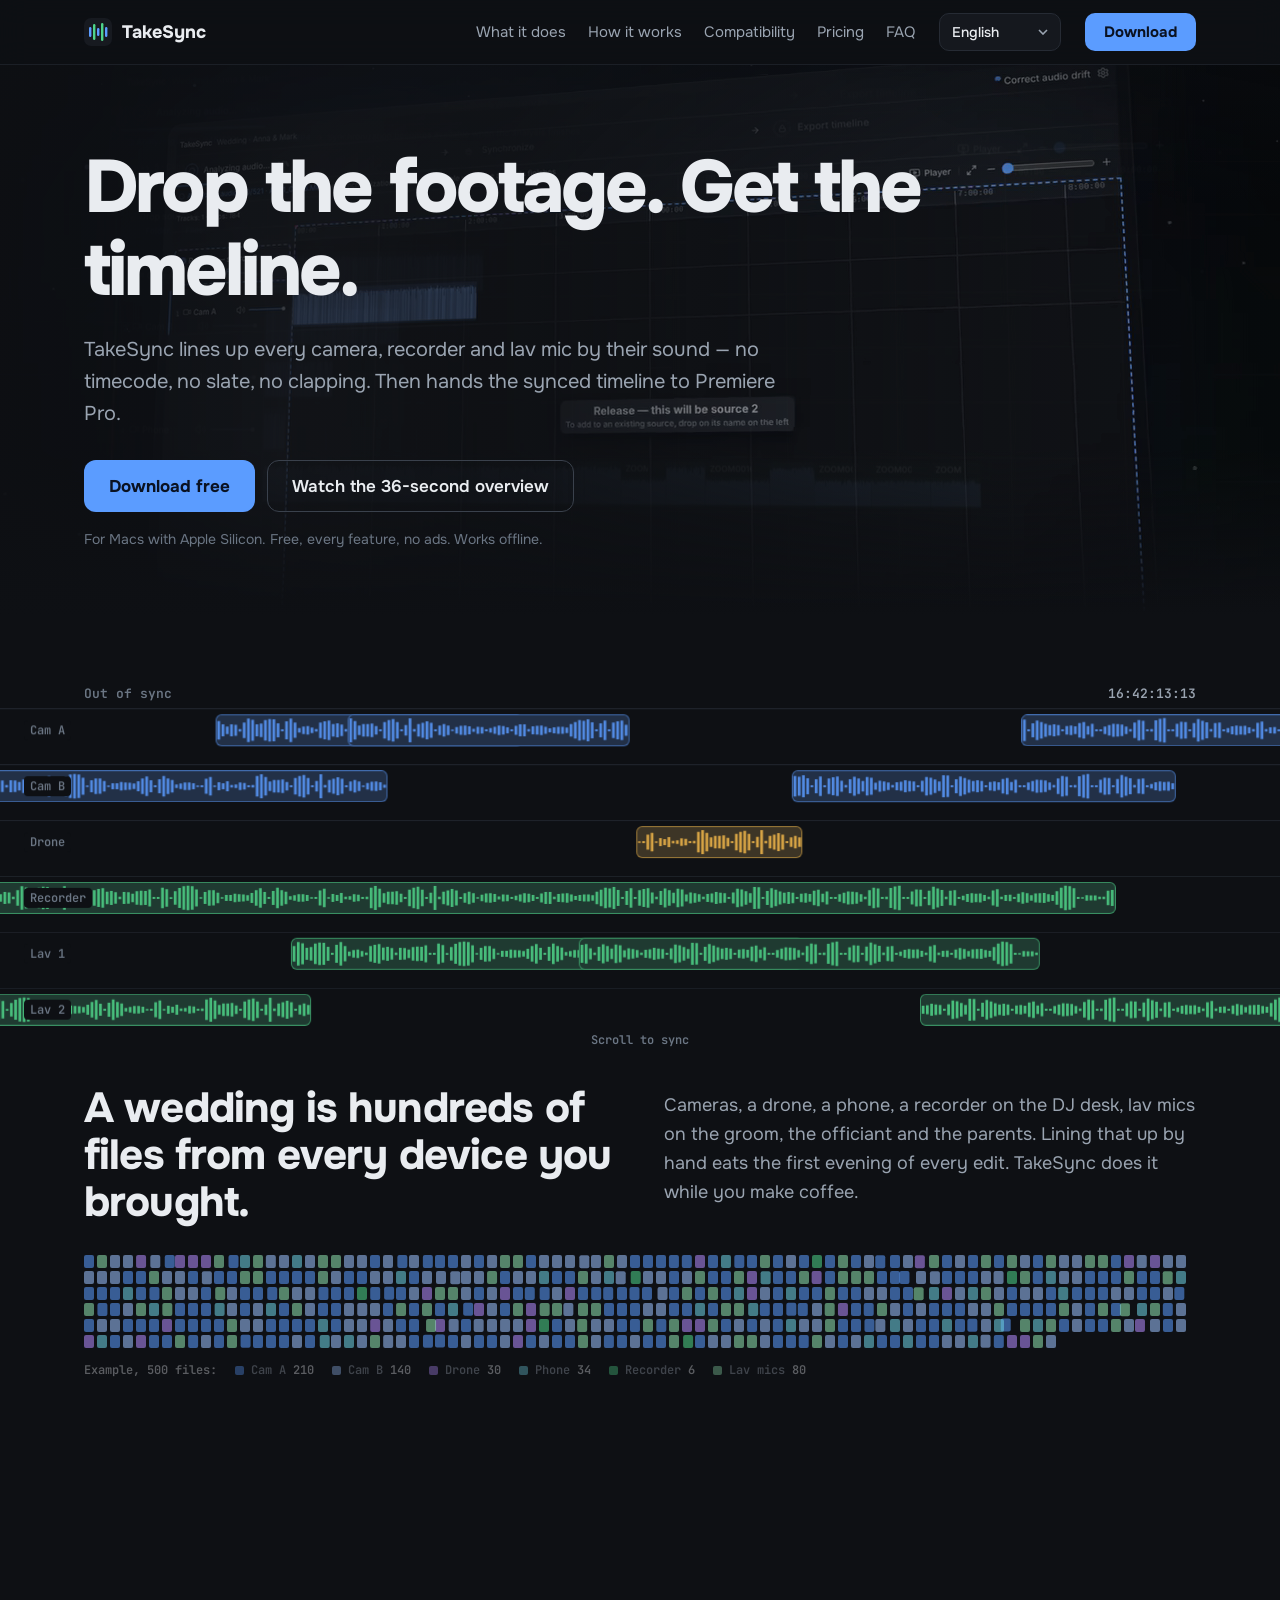
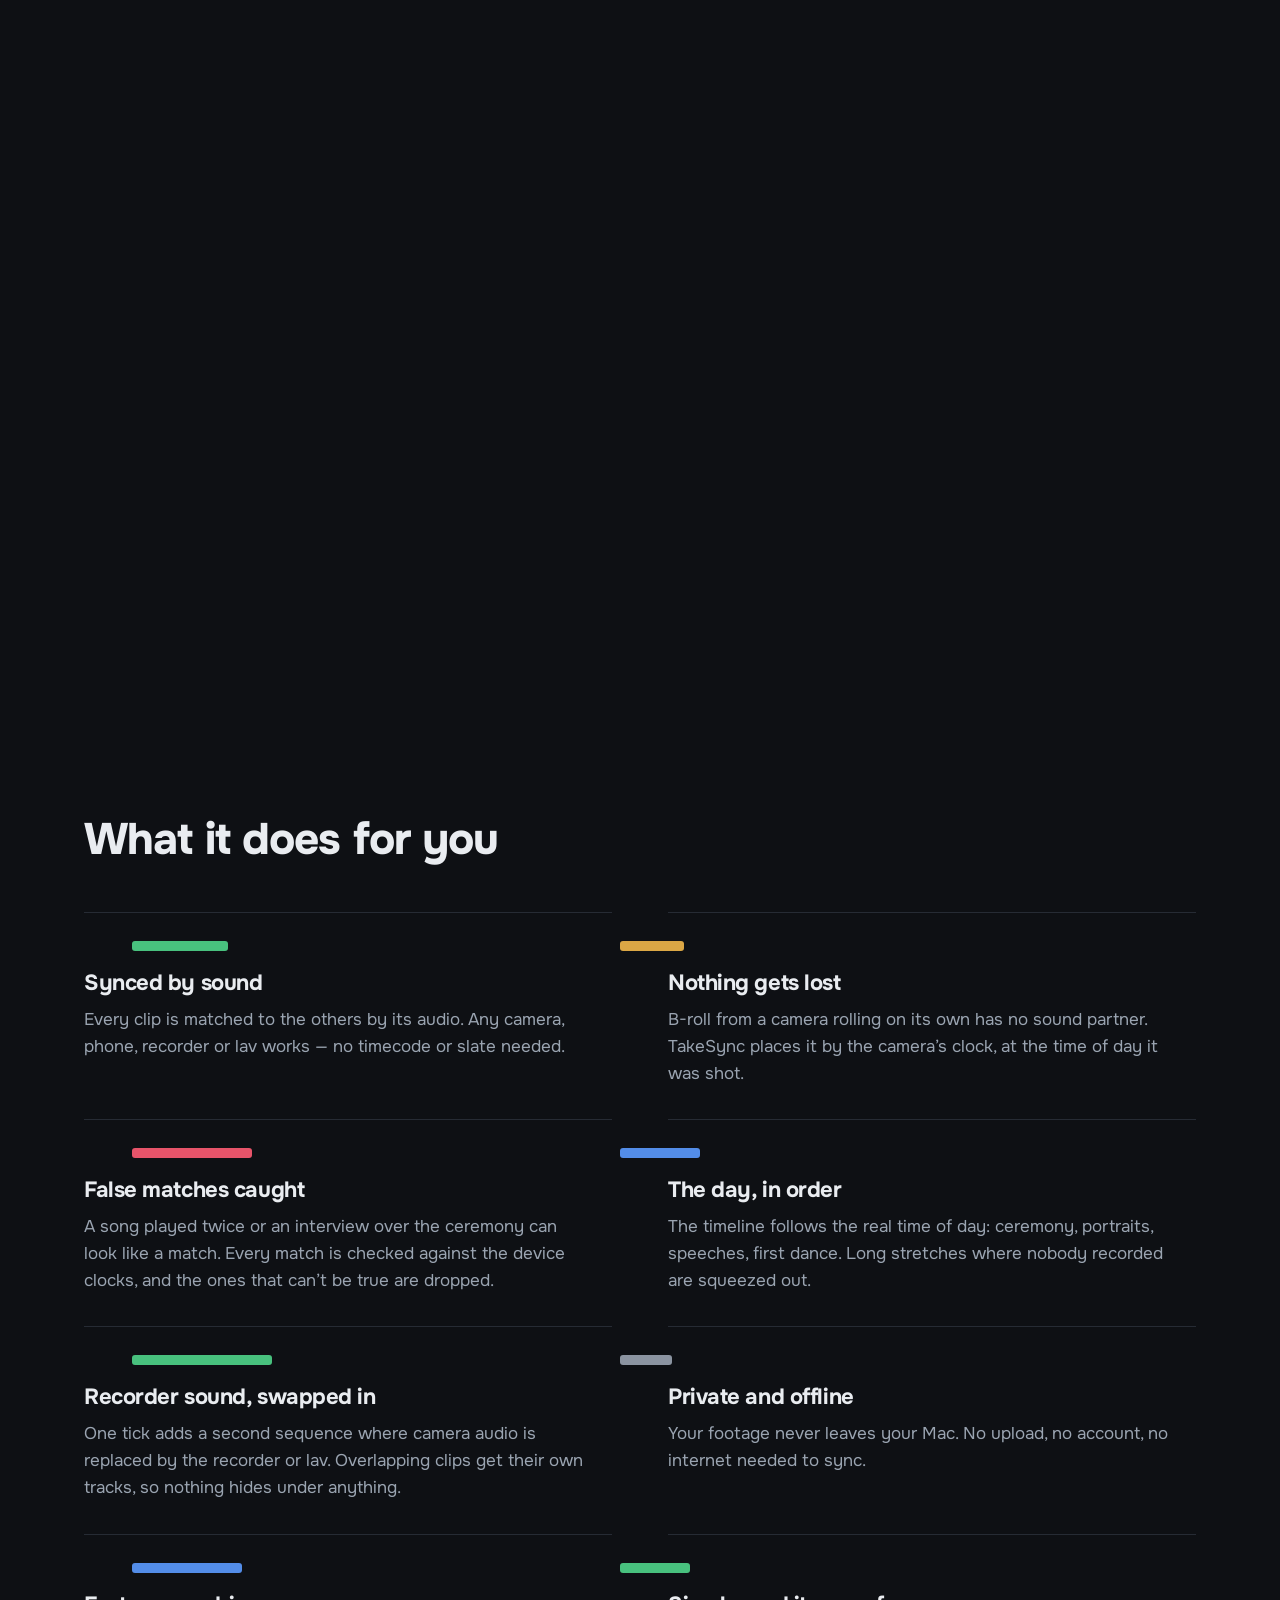
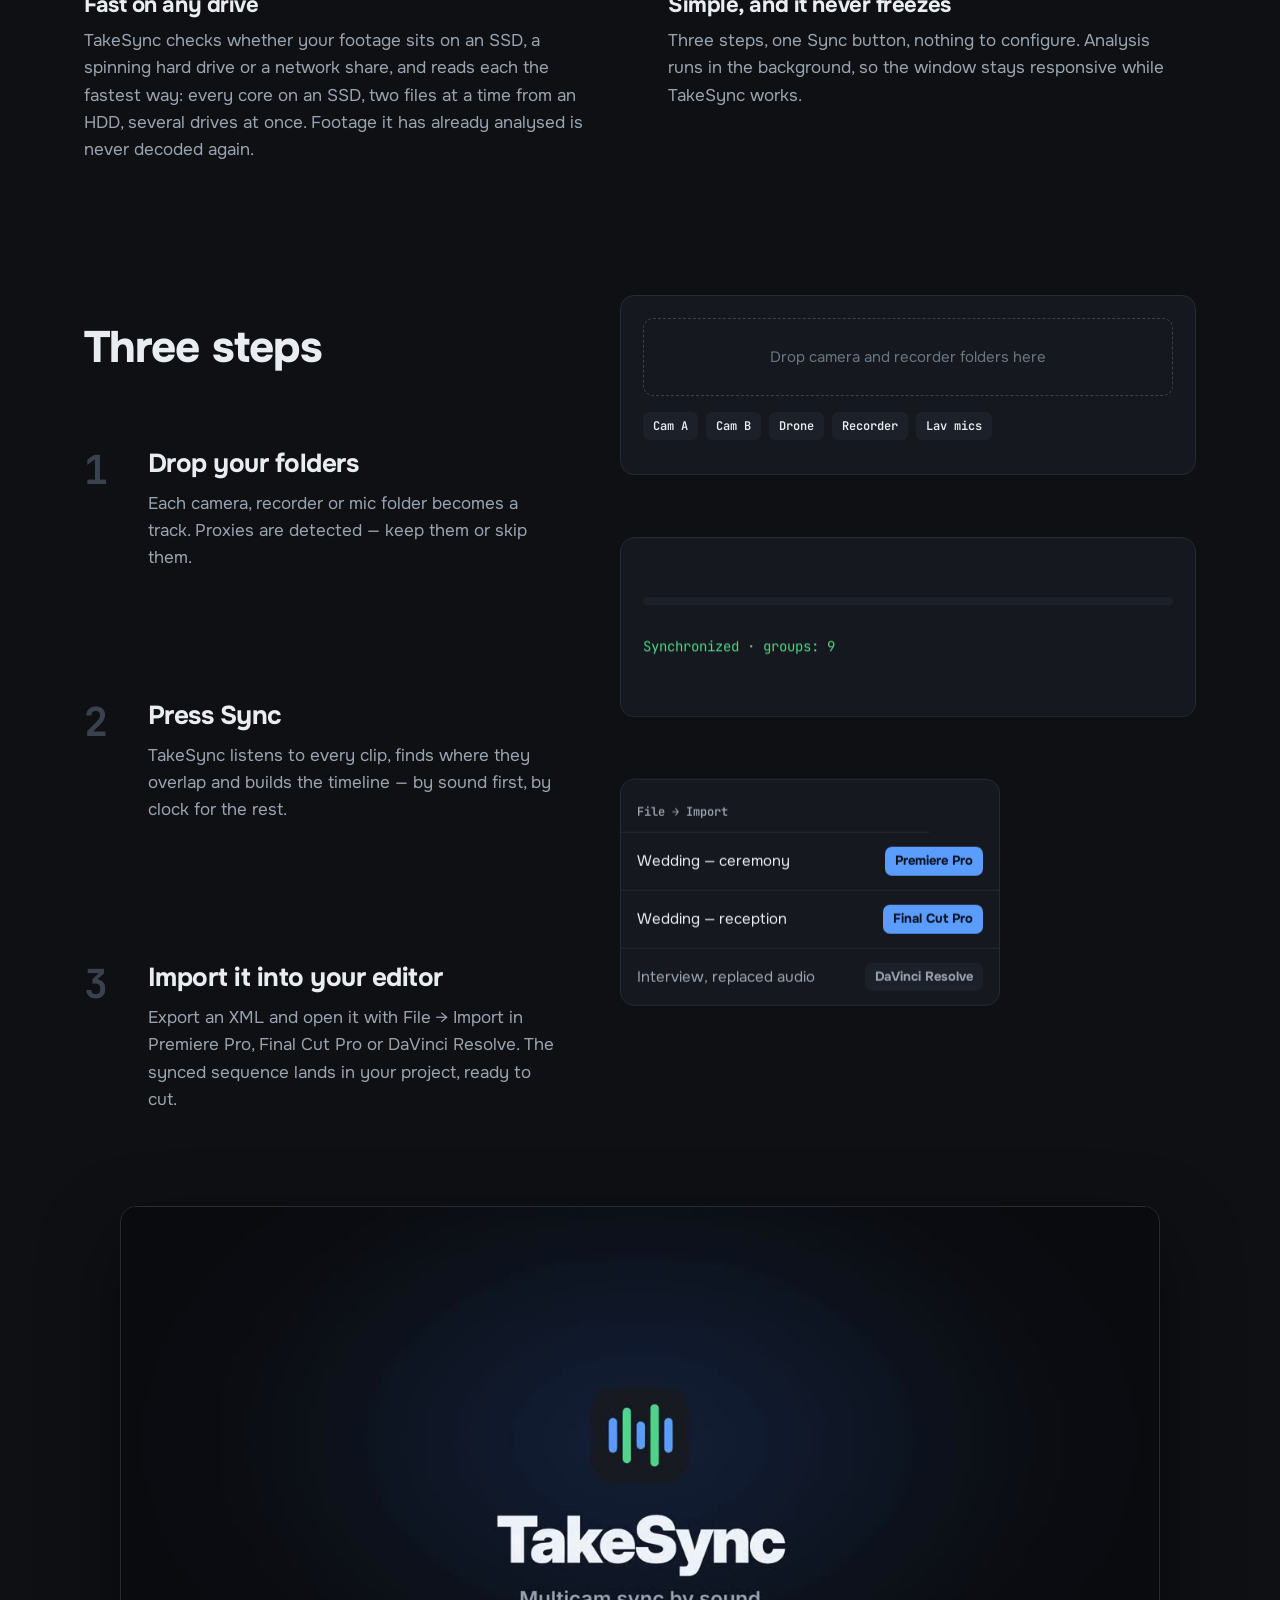
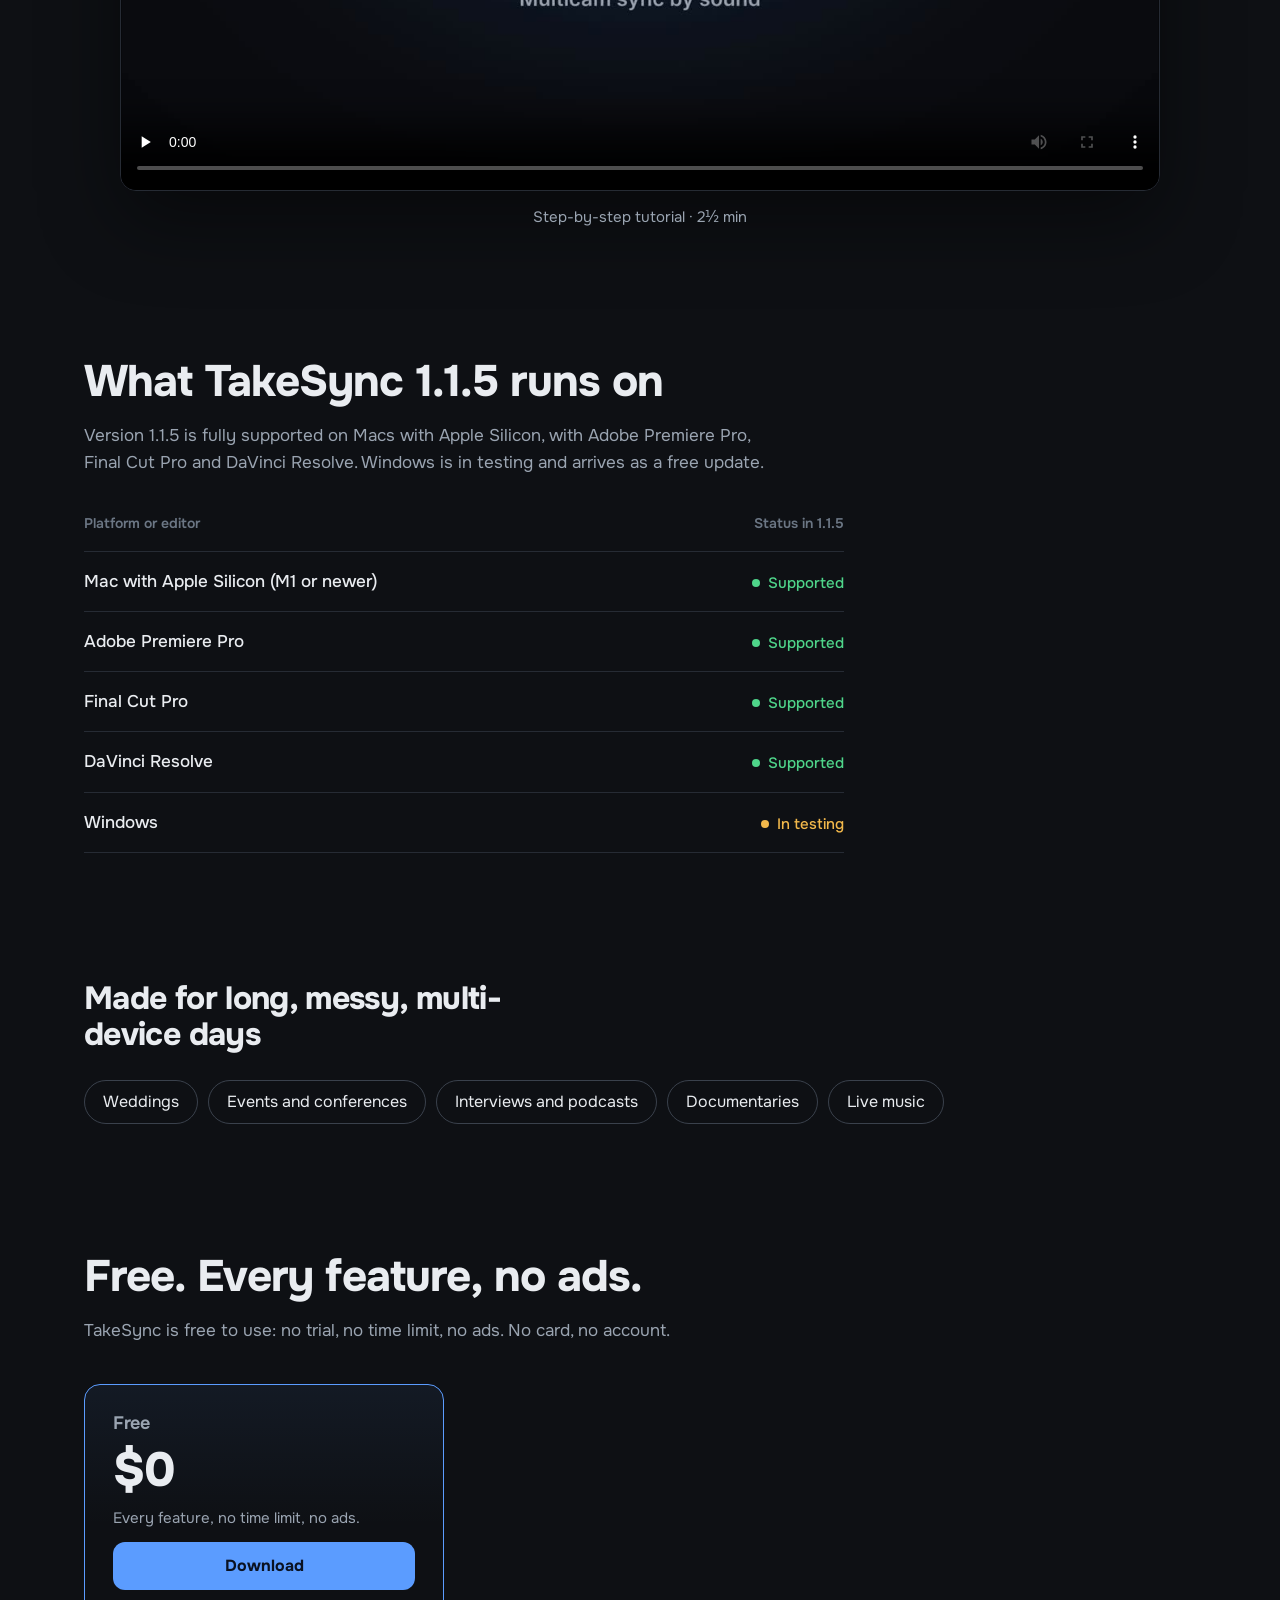
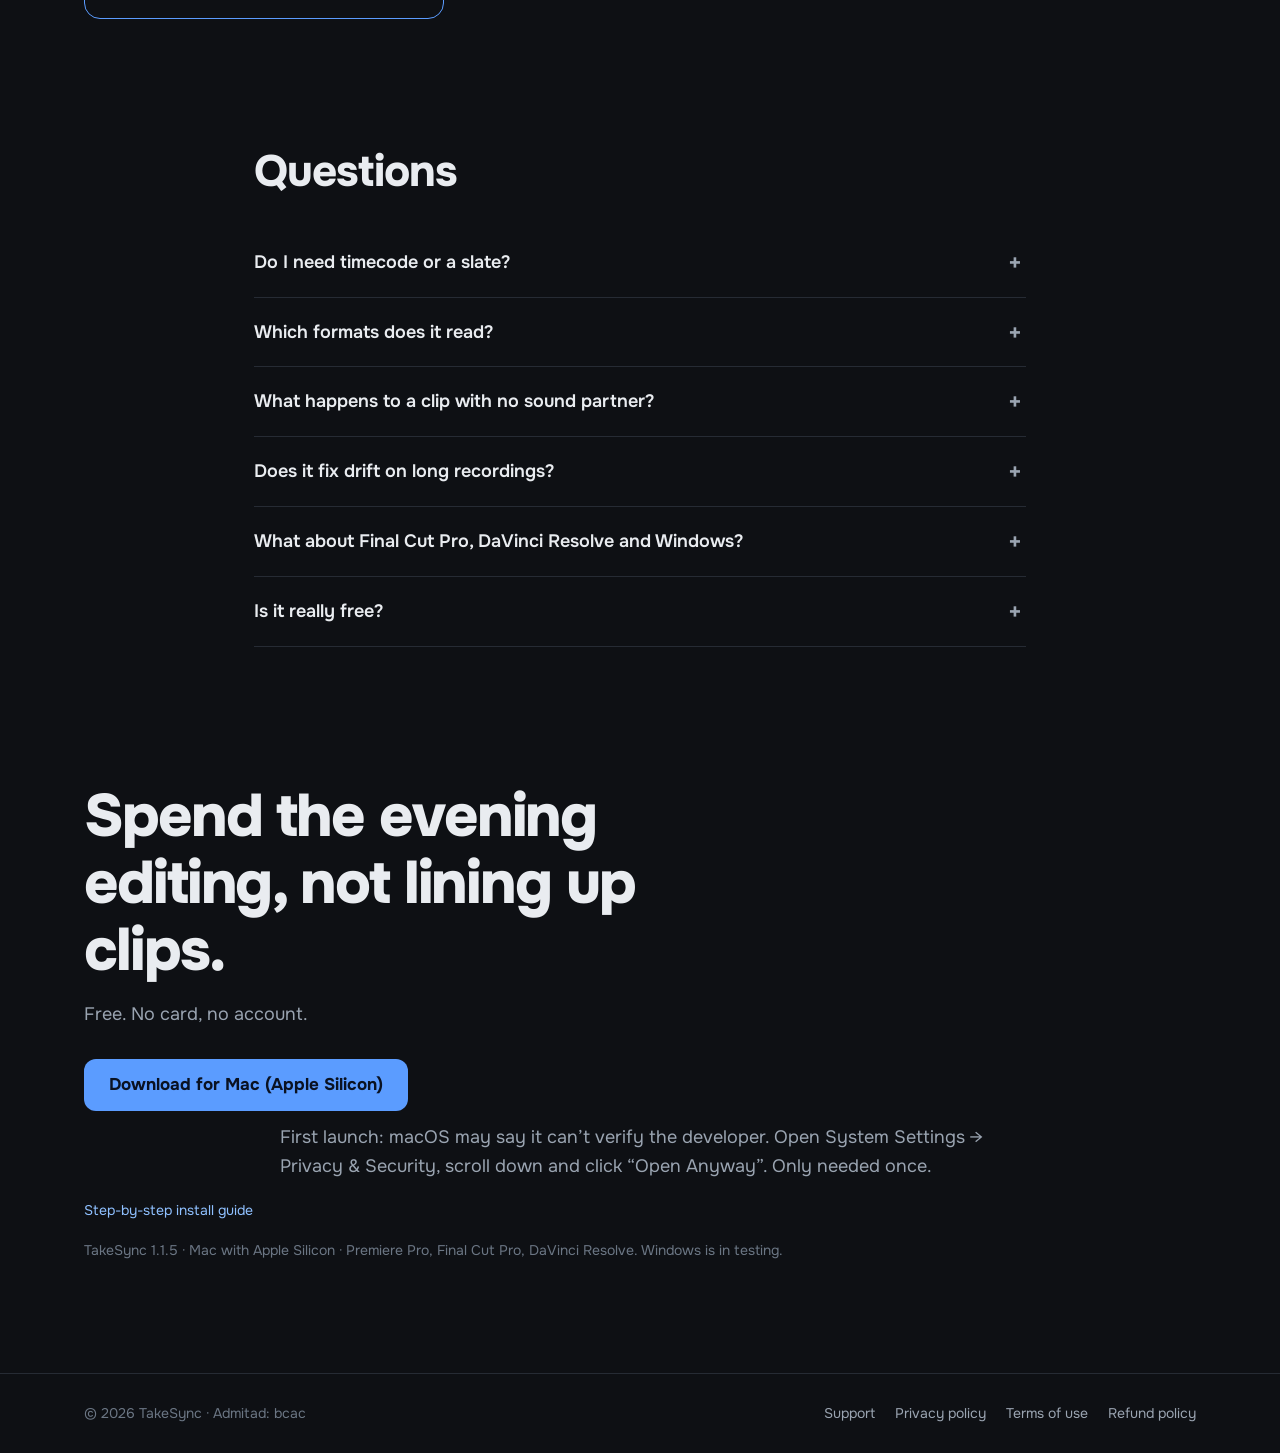
==== commit b6f8a49c: "Site: version 1.1.5 everywhere Co-Authored-By: Claude Opus 5.5 <noreply@anthropic.com> Claude-Sessio" ====
--- a/index.html
+++ b/index.html
@@ -4,7 +4,7 @@
 <meta charset="utf-8">
 <meta name="viewport" content="width=device-width, initial-scale=1">
 <title>TakeSync — multicam sync by sound for Premiere Pro</title>
-<meta name="description" content="TakeSync lines up every camera, recorder and lav mic by their sound — no timecode, no slate — and hands a synced timeline to Premiere Pro, Final Cut Pro or DaVinci Resolve. Version 1.1.3 for Macs with Apple Silicon.">
+<meta name="description" content="TakeSync lines up every camera, recorder and lav mic by their sound — no timecode, no slate — and hands a synced timeline to Premiere Pro, Final Cut Pro or DaVinci Resolve. Version 1.1.5 for Macs with Apple Silicon.">
 <meta property="og:title" content="TakeSync — drop the footage, get the timeline">
 <meta property="og:description" content="Multicam sync by sound for Premiere Pro. Cameras, recorders and lav mics, no timecode needed. For Macs with Apple Silicon.">
 <meta property="og:type" content="website">
@@ -178,10 +178,10 @@
   </section>
 
   <section id="compat" class="container section" aria-labelledby="compat-title">
-    <h2 id="compat-title" data-i18n="compat.title">What TakeSync 1.1.3 runs on</h2>
-    <p class="section-lead" data-i18n="compat.lead">Version 1.1.3 is fully supported on Macs with Apple Silicon, with Adobe Premiere Pro, Final Cut Pro and DaVinci Resolve. Windows is in testing and arrives as a free update.</p>
+    <h2 id="compat-title" data-i18n="compat.title">What TakeSync 1.1.5 runs on</h2>
+    <p class="section-lead" data-i18n="compat.lead">Version 1.1.5 is fully supported on Macs with Apple Silicon, with Adobe Premiere Pro, Final Cut Pro and DaVinci Resolve. Windows is in testing and arrives as a free update.</p>
     <table class="compat">
-      <thead><tr><th scope="col" data-i18n="compat.what">Platform or editor</th><th scope="col" data-i18n="compat.state">Status in 1.1.3</th></tr></thead>
+      <thead><tr><th scope="col" data-i18n="compat.what">Platform or editor</th><th scope="col" data-i18n="compat.state">Status in 1.1.5</th></tr></thead>
       <tbody>
         <tr><th scope="row" data-i18n="compat.mac">Mac with Apple Silicon (M1 or newer)</th><td><span class="state ok" data-i18n="compat.ok">Supported</span></td></tr>
         <tr><th scope="row">Adobe Premiere Pro</th><td><span class="state ok" data-i18n="compat.ok">Supported</span></td></tr>
@@ -259,7 +259,7 @@
   <form method="dialog"><button class="btn btn-ghost btn-sm" data-i18n="video.close">Close</button></form>
 </dialog>
 
-<script src="i18n.js?v=20261106"></script>
+<script src="i18n.js?v=20261106b"></script>
 <script src="main.js?v=20261026b"></script>
 <script src="track.js?v=1"></script>
 </body>
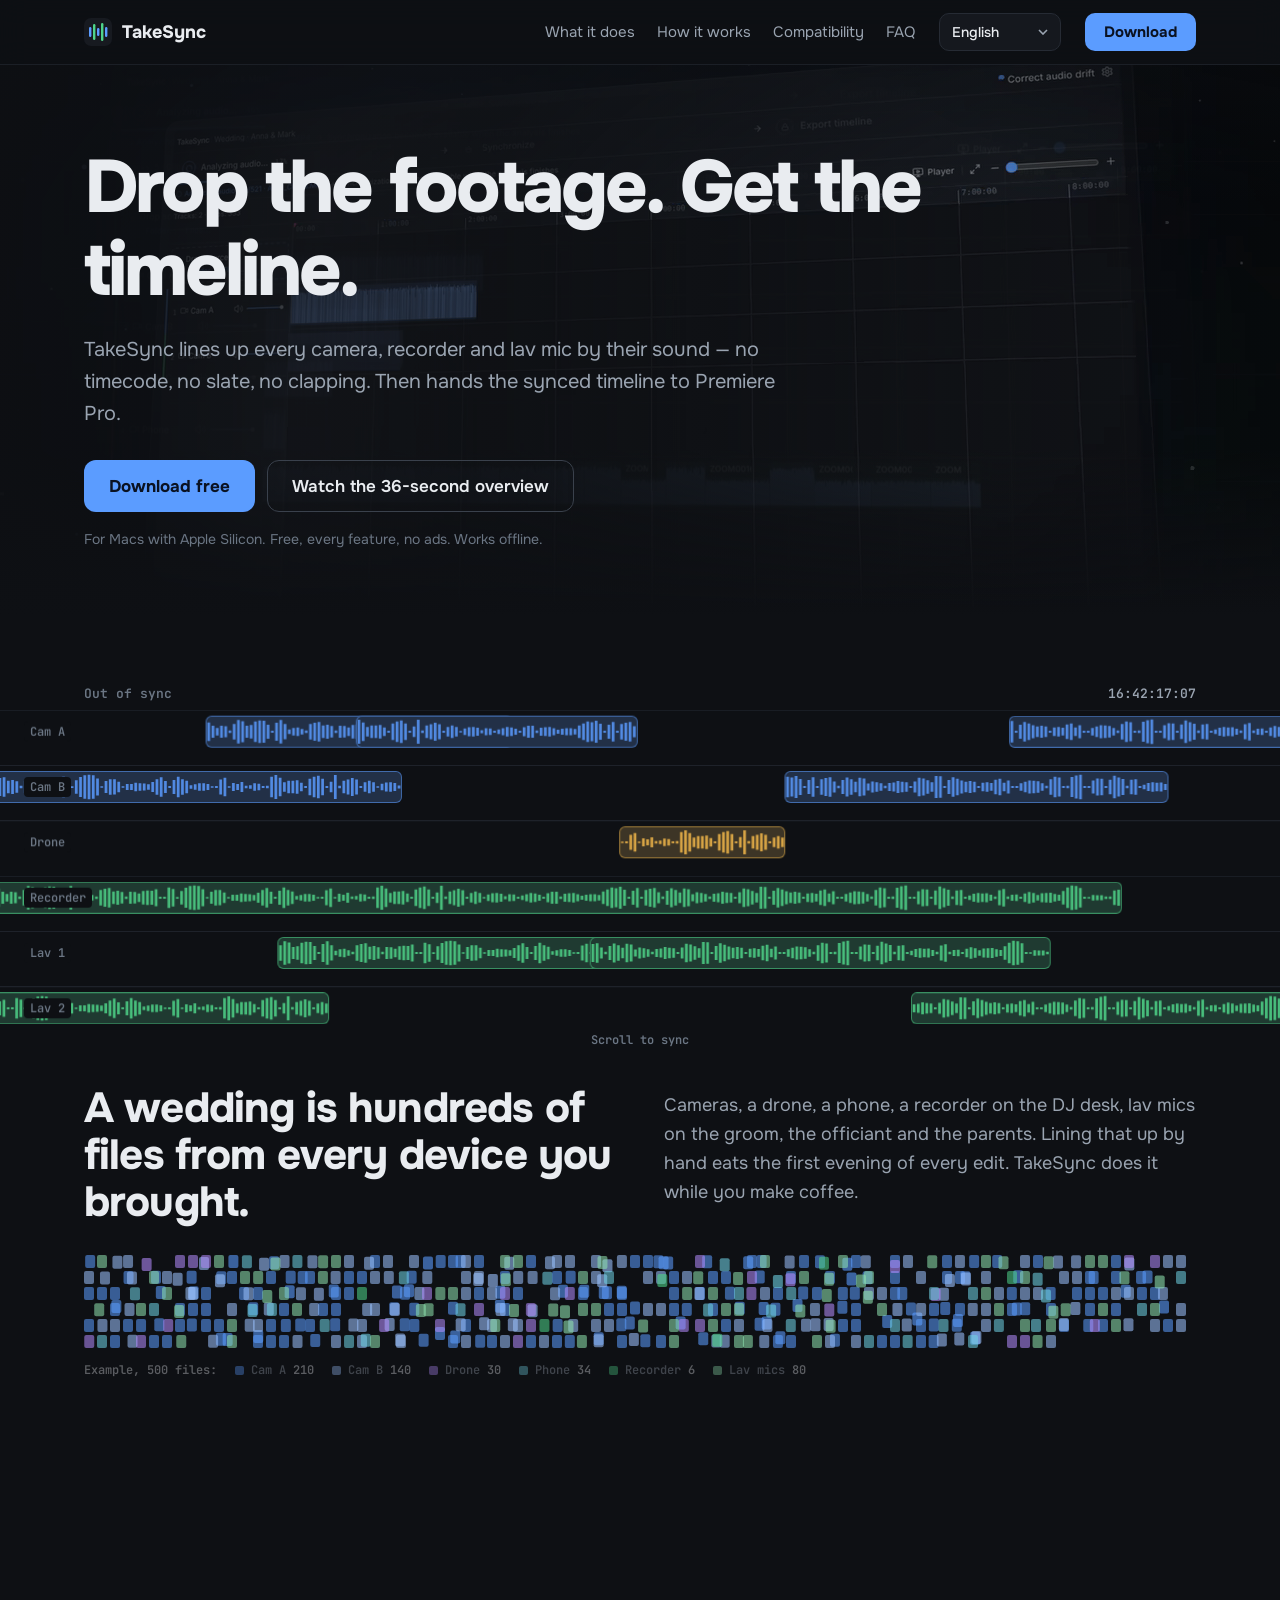
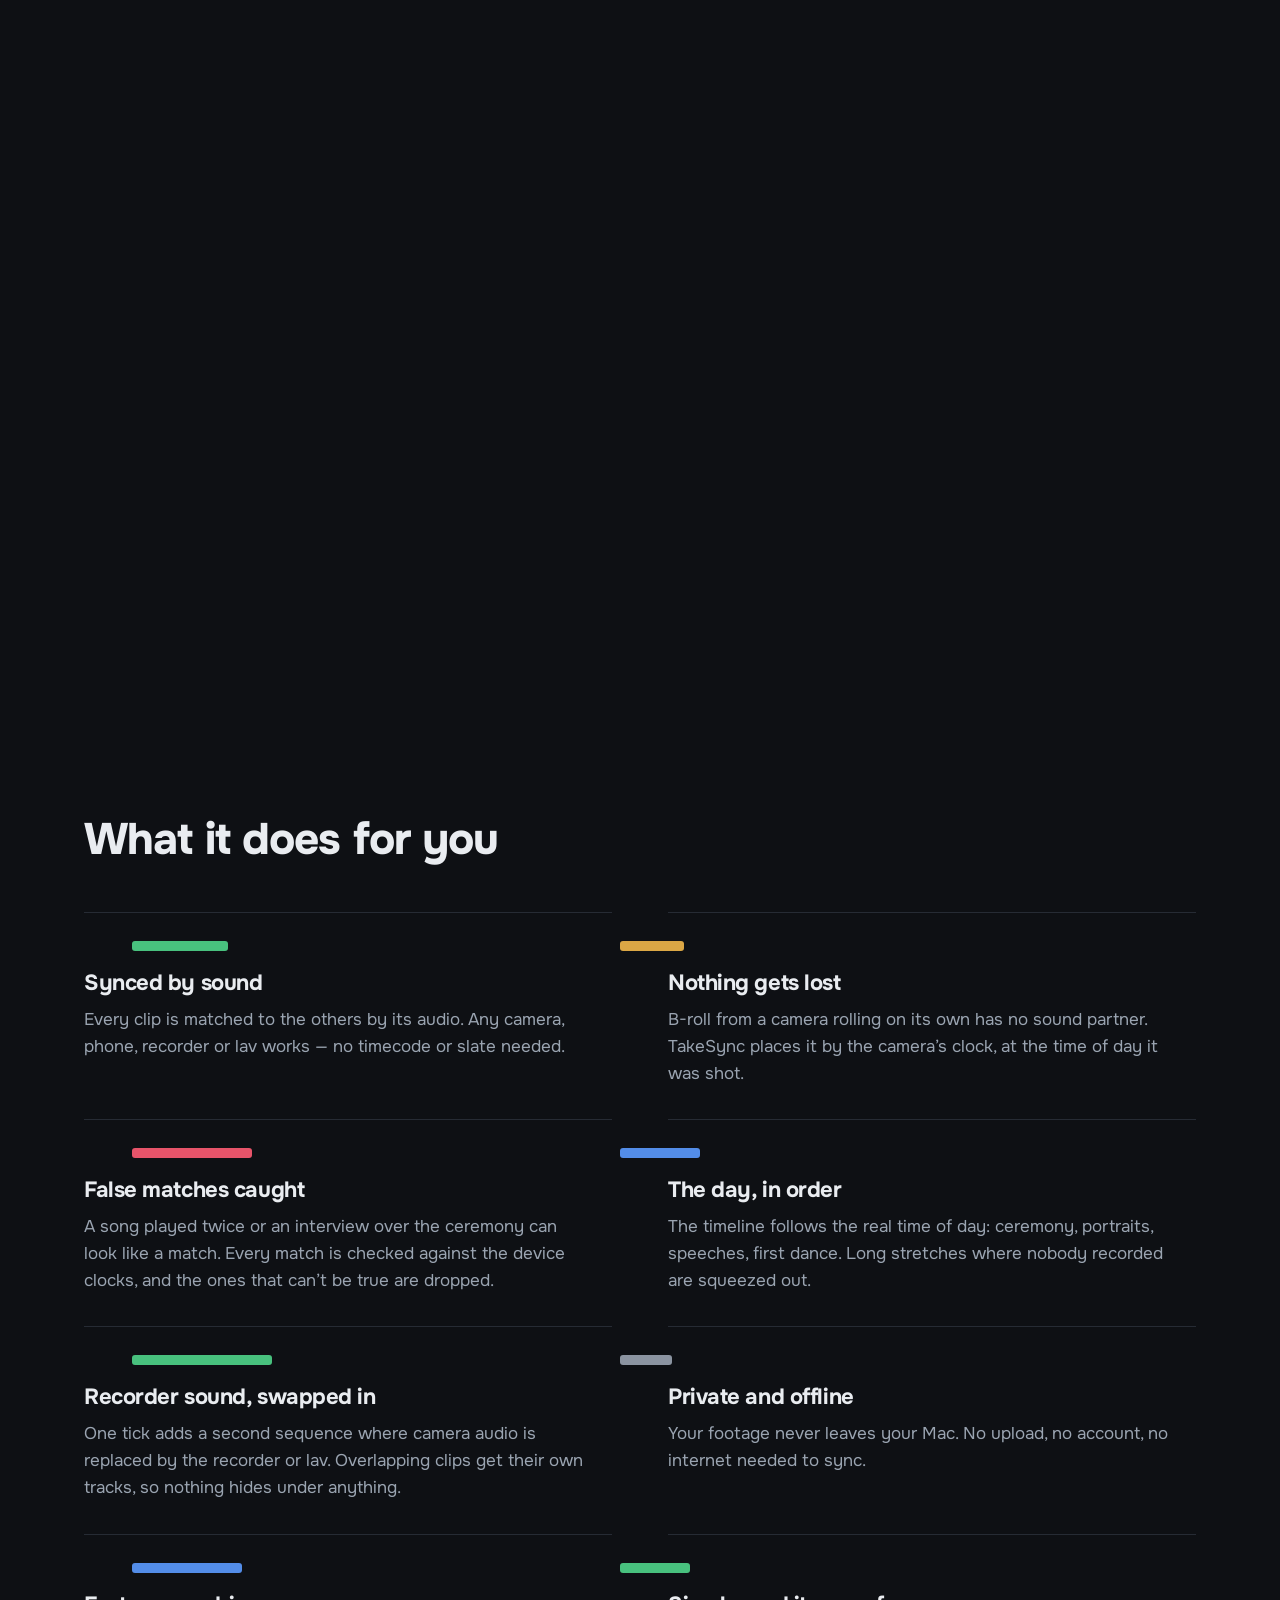
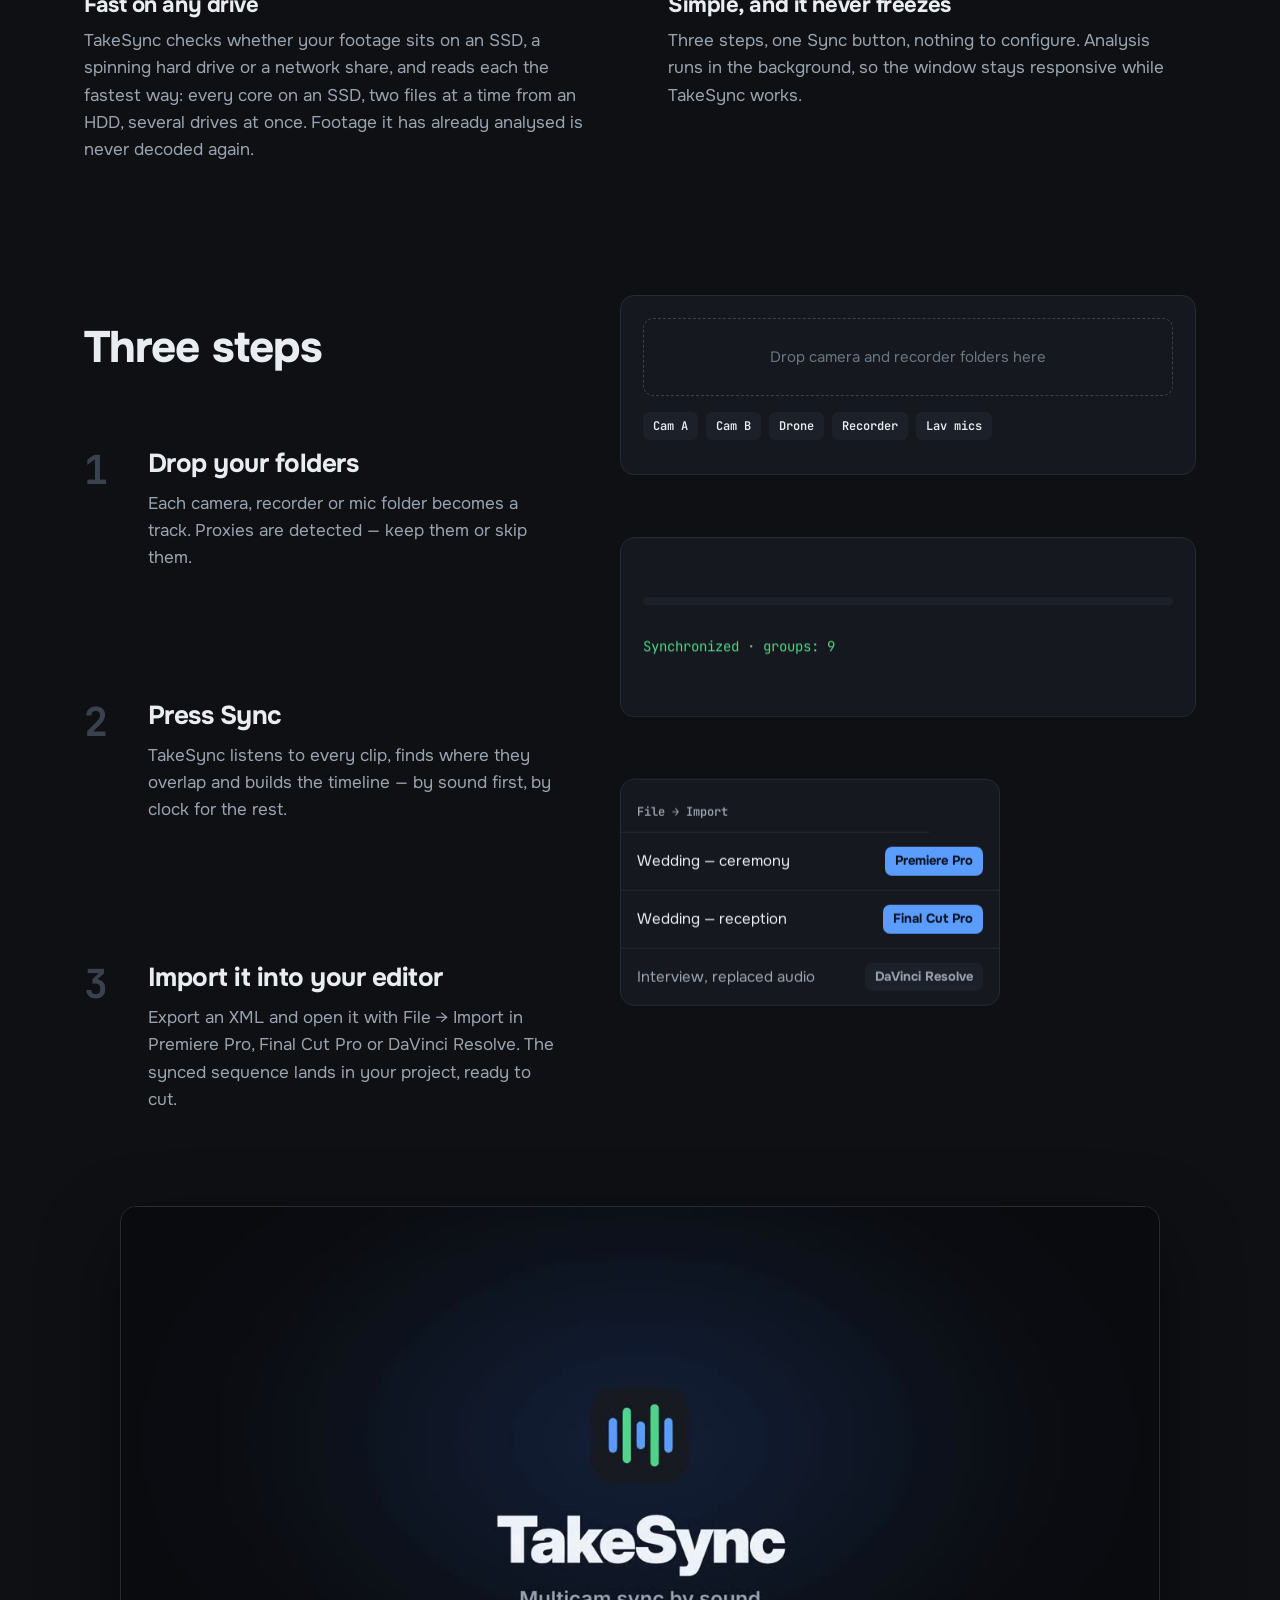
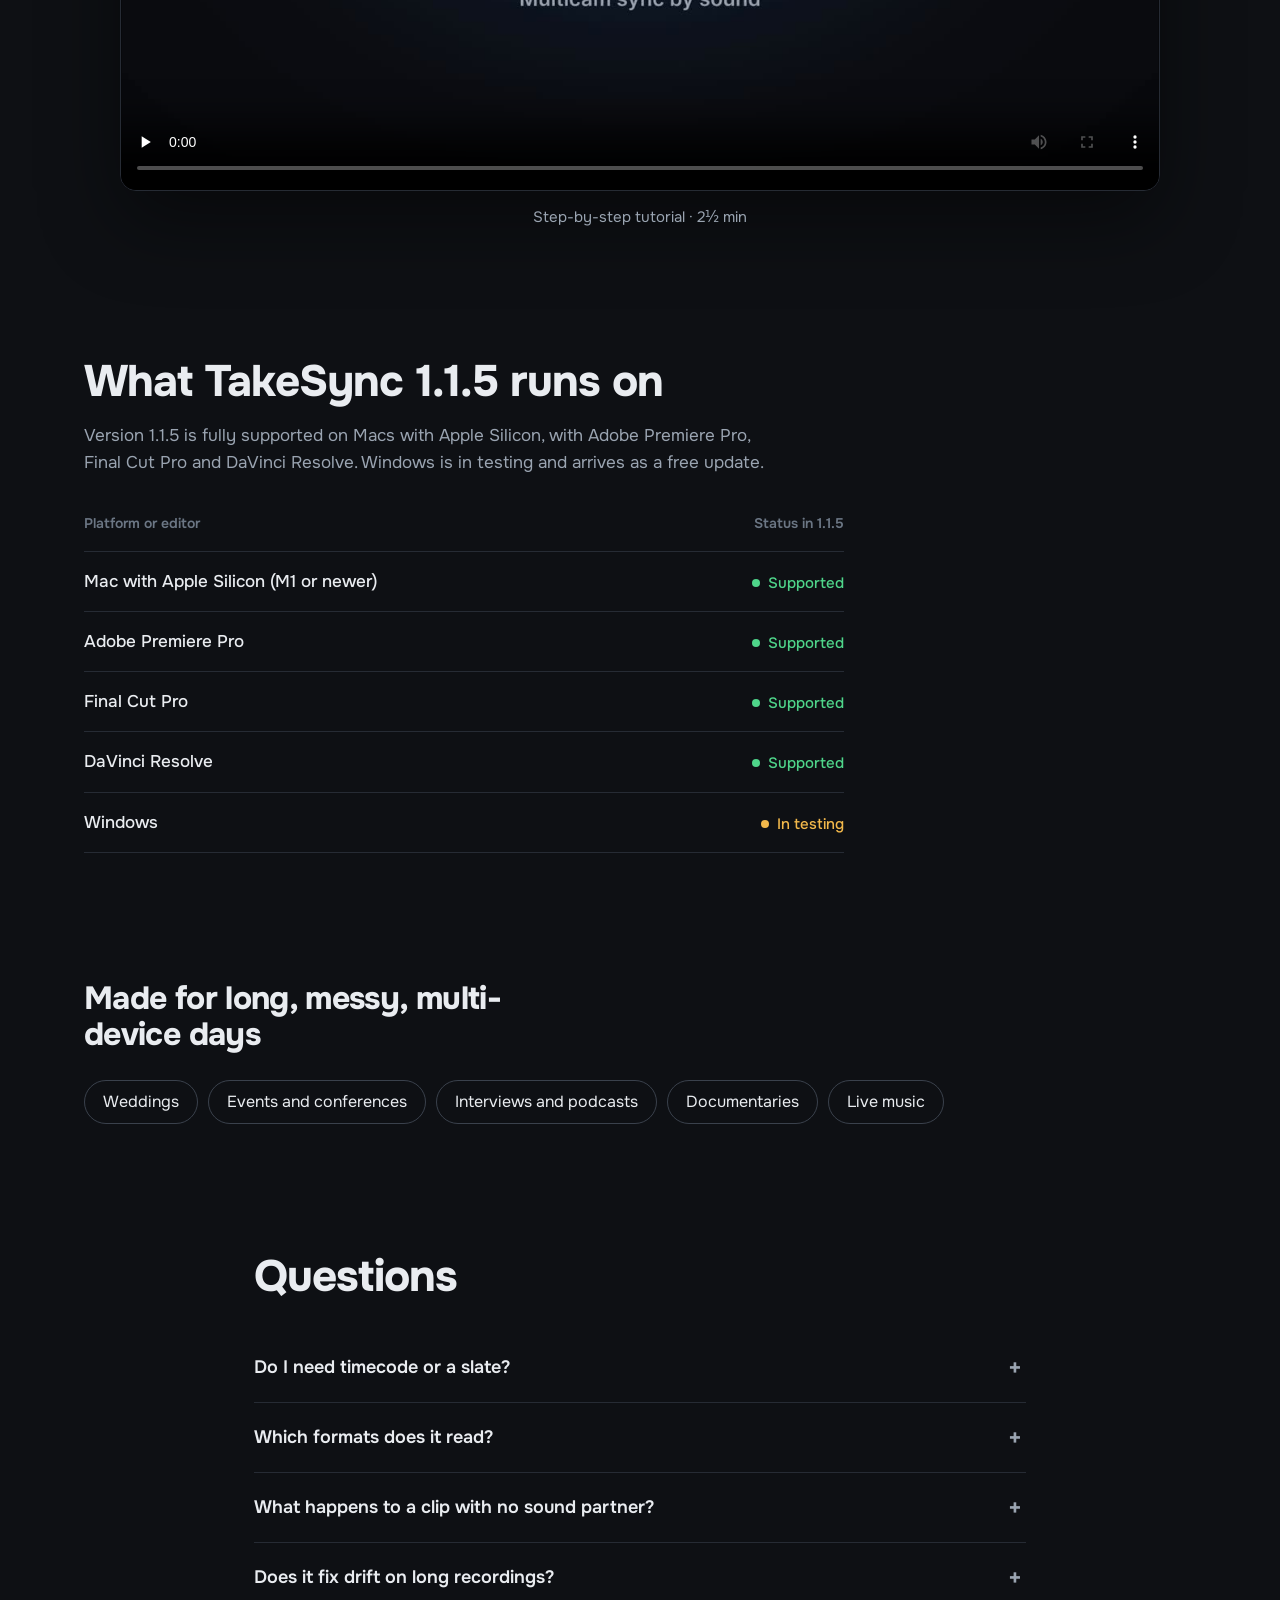
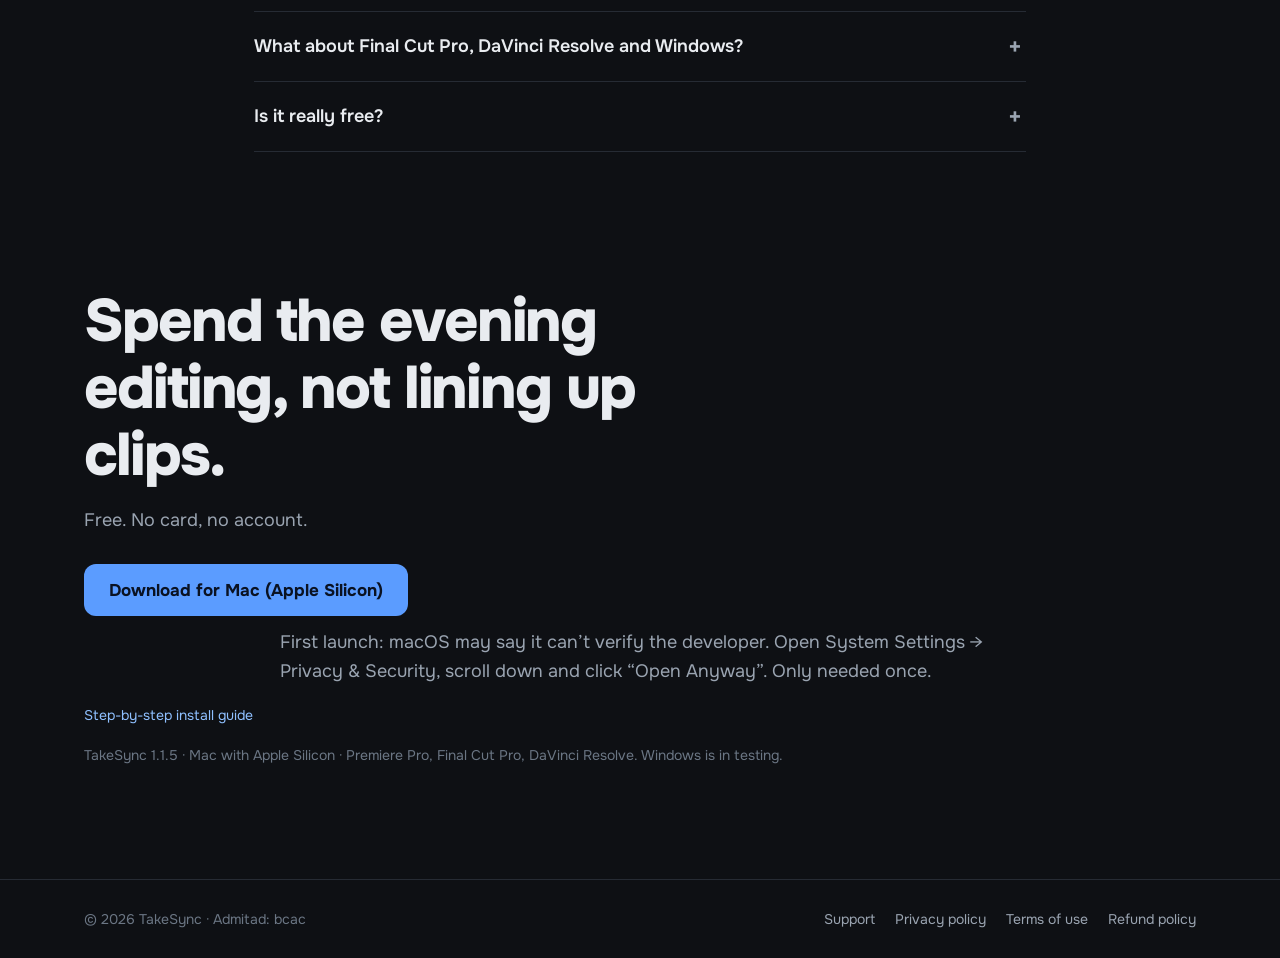
==== commit f03e2f30: "Hide the pricing block and its nav link for now Co-Authored-By: Claude Opus 5.5 <noreply@anthropic.c" ====
--- a/index.html
+++ b/index.html
@@ -28,7 +28,7 @@
       <a href="#features" data-i18n="nav.features">What it does</a>
       <a href="#how" data-i18n="nav.how">How it works</a>
       <a href="#compat" data-i18n="nav.compat">Compatibility</a>
-      <a href="#pricing" data-i18n="nav.pricing">Pricing</a>
+      <!-- <a href="#pricing" data-i18n="nav.pricing">Pricing</a> -->
       <a href="#faq" data-i18n="nav.faq">FAQ</a>
     </div>
     <label class="lang">
@@ -203,6 +203,7 @@
     </ul>
   </section>
 
+  <!-- pricing: hidden for now (TakeSync is free); put back when paid plans return
   <section id="pricing" class="container section" aria-labelledby="price-title">
     <h2 id="price-title" data-i18n="price.title">Free. Every feature, no ads.</h2>
     <p class="section-lead" data-i18n="price.lead">TakeSync is free to use: no trial, no time limit, no ads. No card, no account.</p>
@@ -215,6 +216,7 @@
       </article>
     </div>
   </section>
+  -->
 
   <section id="faq" class="container narrow section" aria-labelledby="faq-title">
     <h2 id="faq-title" data-i18n="faq.title">Questions</h2>
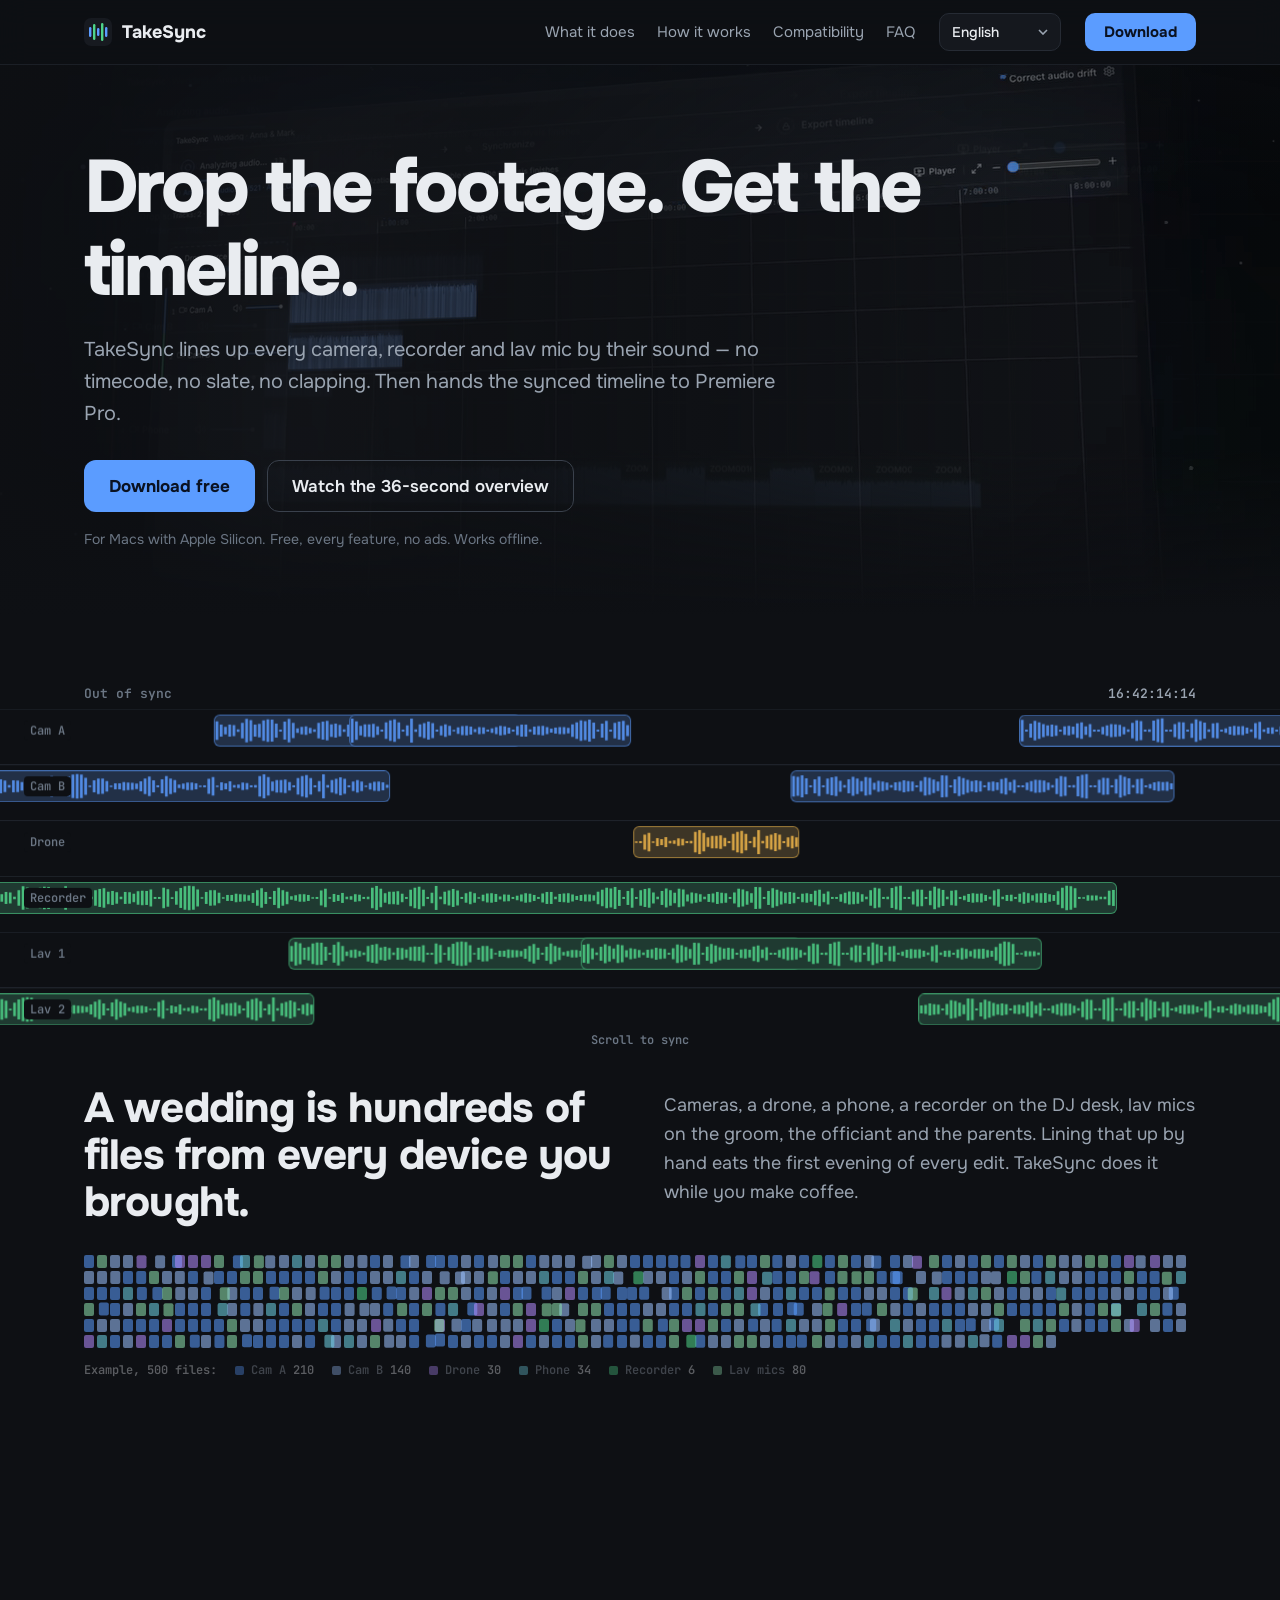
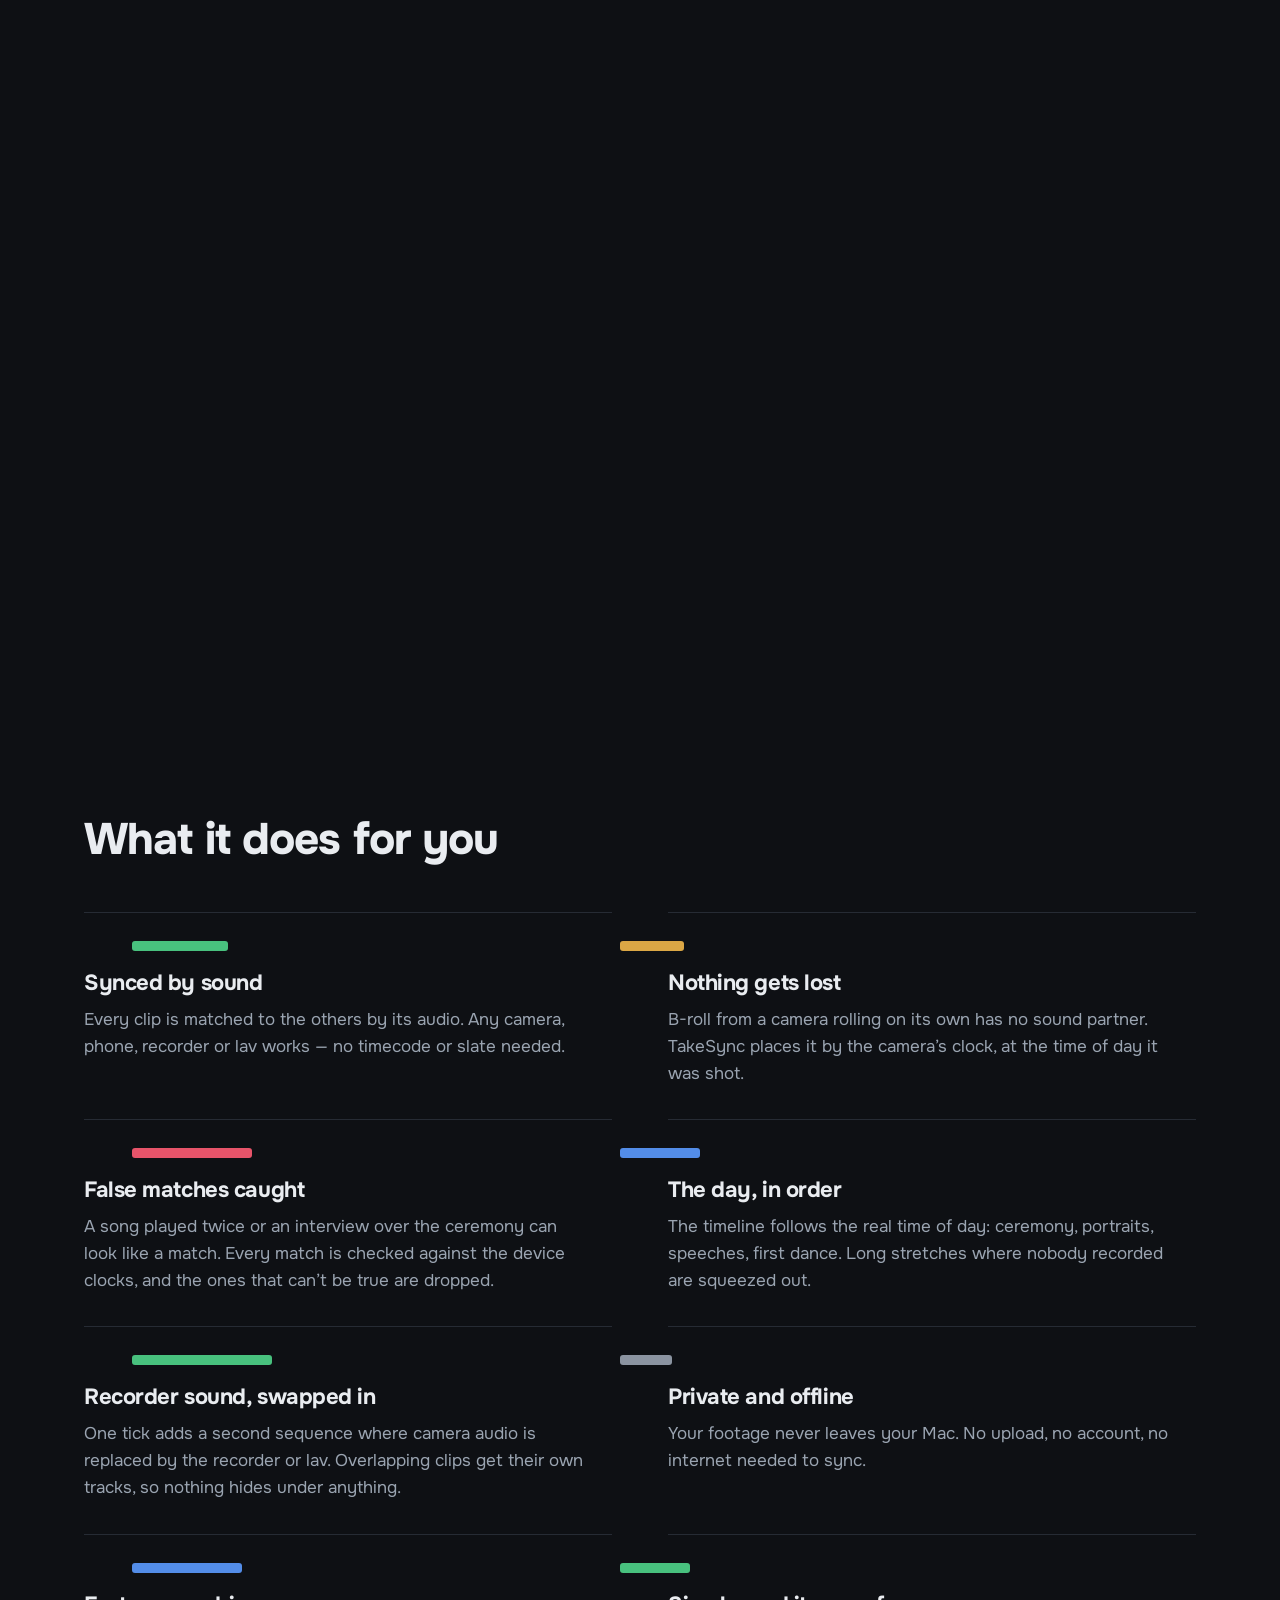
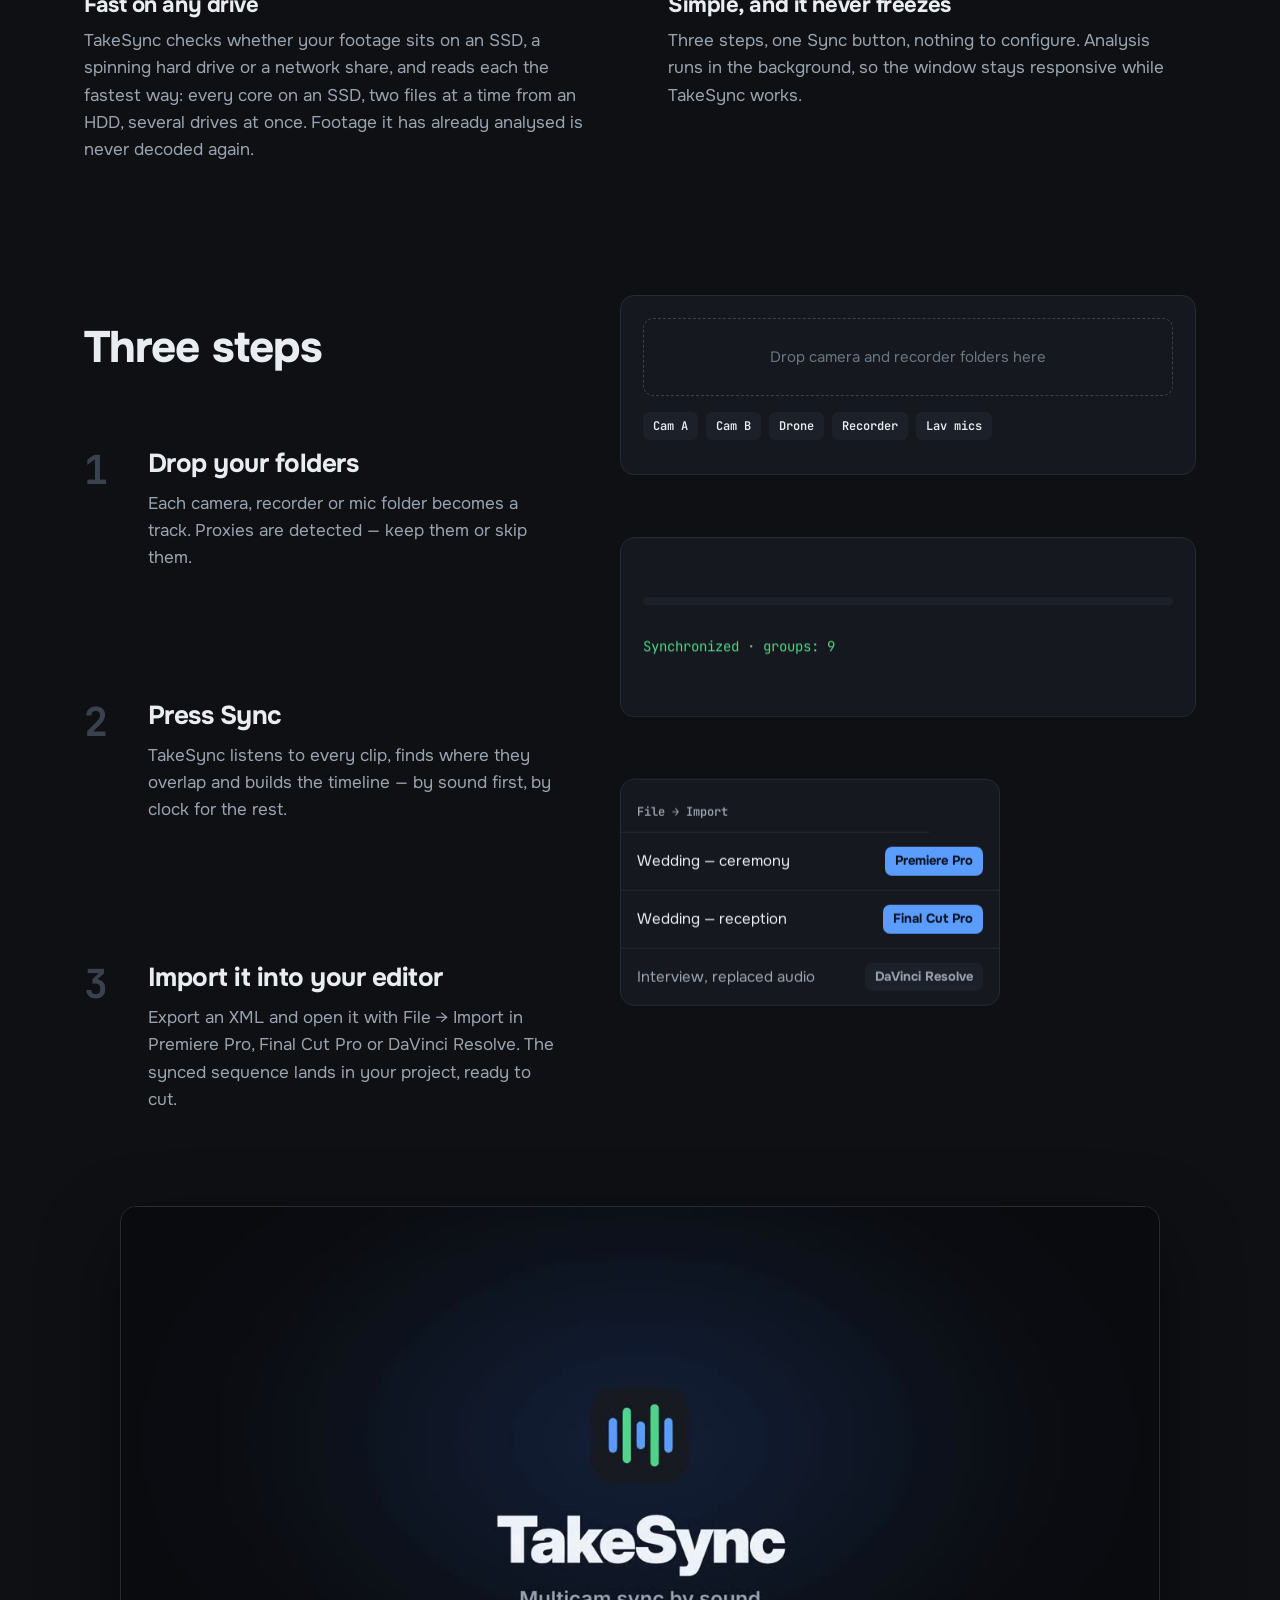
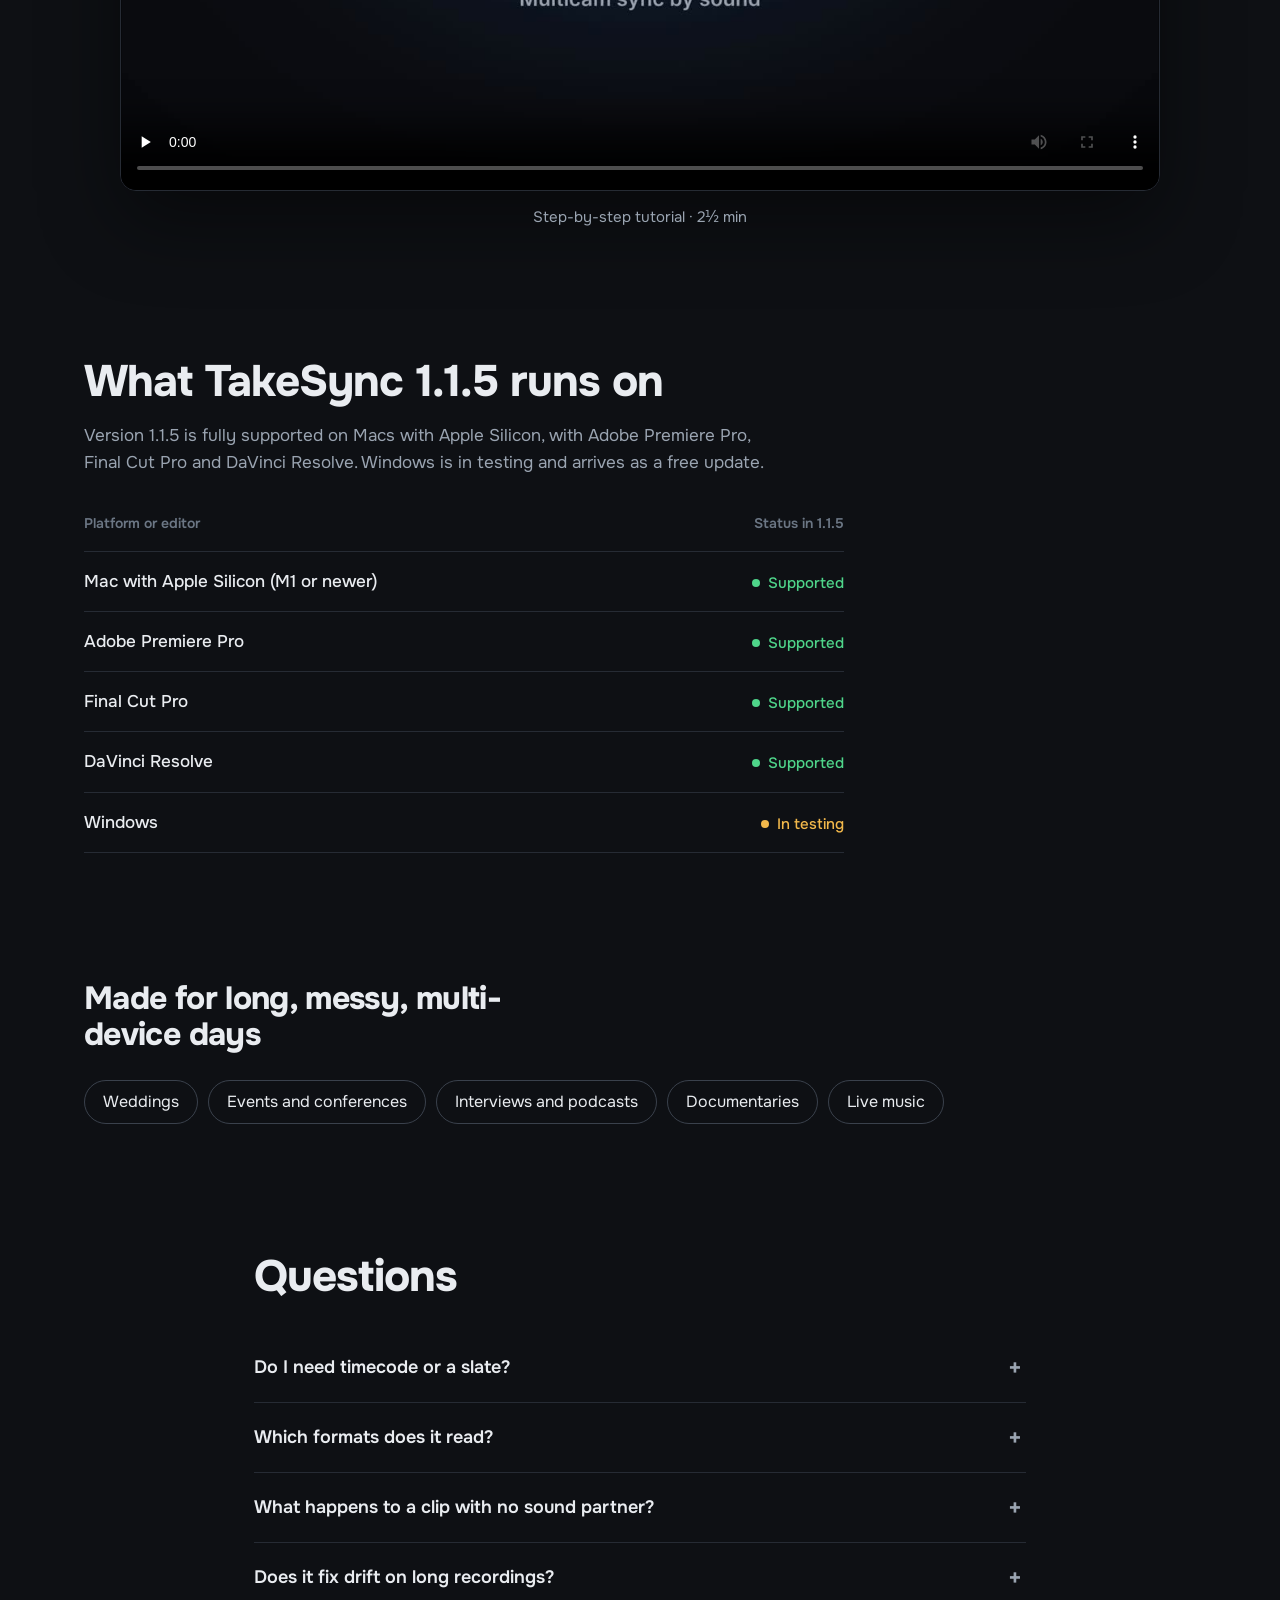
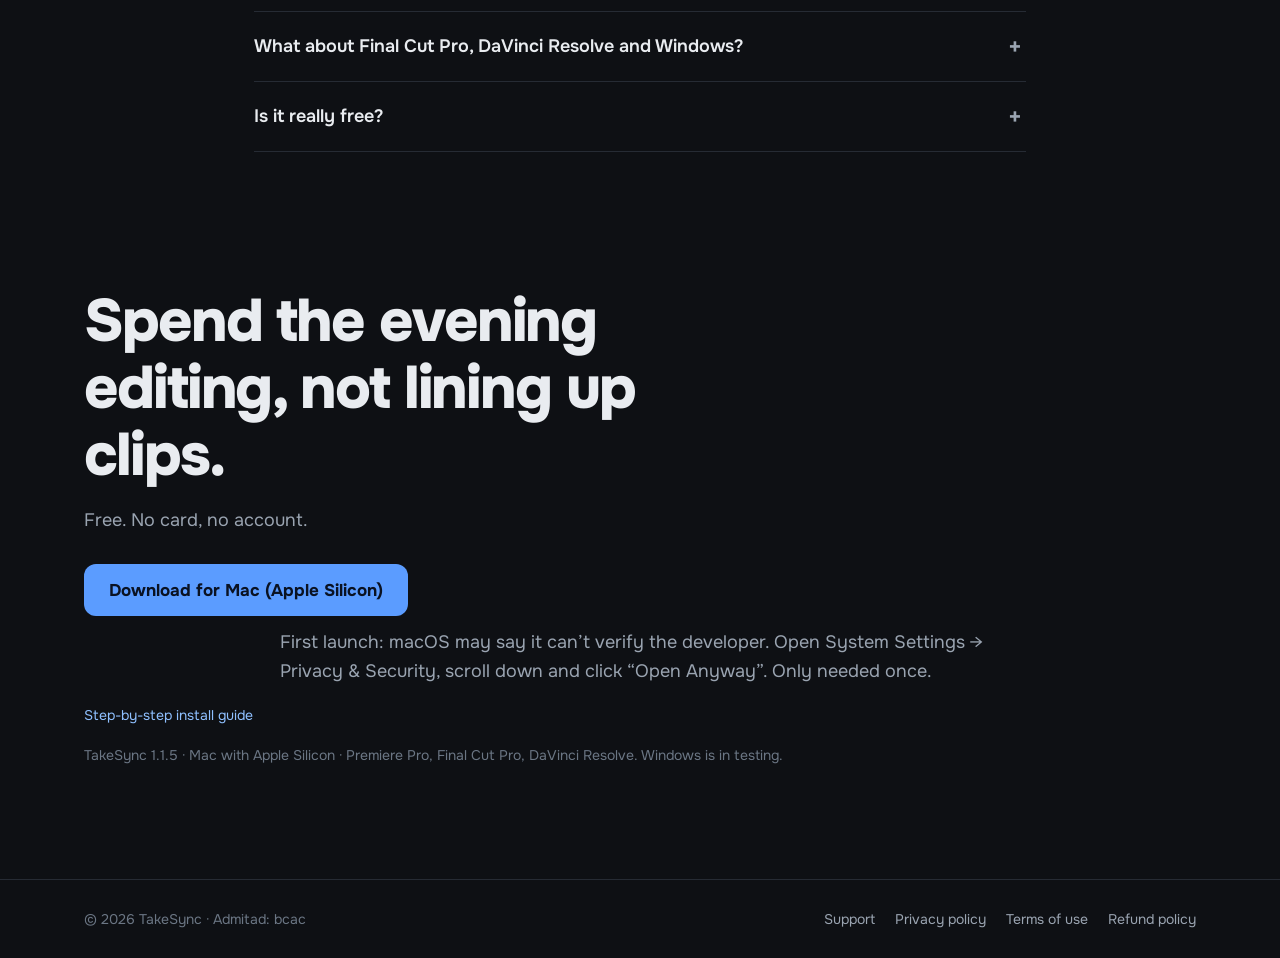
==== commit a14bac6f: "Get TakeSync window: free license key for $0 or pay what you want (min $5) Co-Authored-By: Claude Op" ====
--- a/index.html
+++ b/index.html
@@ -13,7 +13,7 @@
 <link rel="preconnect" href="https://fonts.googleapis.com">
 <link rel="preconnect" href="https://fonts.gstatic.com" crossorigin>
 <link href="https://fonts.googleapis.com/css2?family=Onest:wght@400;500;600;700;800&family=JetBrains+Mono:wght@500;600&display=swap" rel="stylesheet">
-<link rel="stylesheet" href="styles.css?v=20261106">
+<link rel="stylesheet" href="styles.css?v=20261124">
 </head>
 <body>
 <a class="skip" href="#main" data-i18n="skip">Skip to content</a>
@@ -37,7 +37,7 @@
         <option value="en">English</option><option value="de">Deutsch</option><option value="fr">Français</option><option value="es">Español</option><option value="it">Italiano</option><option value="uk">Українська</option><option value="pl">Polski</option><option value="hu">Magyar</option><option value="tr">Türkçe</option><option value="zh">中文</option><option value="ko">한국어</option>
       </select>
     </label>
-    <a href="/install" class="btn btn-primary btn-sm" data-i18n="nav.download">Download</a>
+    <a href="/install" data-get class="btn btn-primary btn-sm" data-i18n="nav.download">Download</a>
   </nav>
 </header>
 
@@ -57,7 +57,7 @@
         <h1 id="hero-title" data-i18n="hero.title">Drop the footage. Get the timeline.</h1>
         <p class="lead" data-i18n="hero.lead">TakeSync lines up every camera, recorder and lav mic by their sound — no timecode, no slate, no clapping. Then hands the synced timeline to Premiere Pro.</p>
         <div class="cta-row">
-          <a href="/install" class="btn btn-primary btn-lg" data-i18n="hero.cta">Download free</a>
+          <a href="/install" data-get class="btn btn-primary btn-lg" data-i18n="hero.cta">Download free</a>
           <button type="button" class="btn btn-ghost btn-lg" id="watch" hidden data-i18n="hero.watch">Watch the 36-second overview</button>
         </div>
         <p class="fine" data-i18n="hero.fine">For Macs with Apple Silicon. Free, every feature, no ads. Works offline.</p>
@@ -235,7 +235,7 @@
       <h2 id="final-title" data-i18n="final.title">Spend the evening editing, not lining up clips.</h2>
       <p class="muted" data-i18n="final.sub">Free. No card, no account.</p>
       <div class="cta-row">
-        <a href="/install" class="btn btn-primary btn-lg" data-i18n="final.mac">Download for Mac (Apple Silicon)</a>
+        <a href="/install" data-get class="btn btn-primary btn-lg" data-i18n="final.mac">Download for Mac (Apple Silicon)</a>
       </div>
       <p class="small muted" data-i18n="final.gatekeeper" style="max-width:60ch;margin:12px auto 0">First launch: macOS may say it can’t verify the developer. Open System Settings → Privacy & Security, scroll down and click “Open Anyway”. Only needed once.</p>
       <p class="small"><a href="/install" data-i18n="final.install">Step-by-step install guide</a></p>
@@ -256,13 +256,44 @@
   </div>
 </footer>
 
+<dialog class="get-dialog" id="get-dialog" aria-labelledby="get-title">
+  <form id="get-form" novalidate>
+    <h2 id="get-title" data-i18n="get.title">Get TakeSync</h2>
+    <p class="muted" data-i18n="get.lead">Every feature, free. Pay what you want to support development: $0 is fine.</p>
+    <label class="get-label" for="get-email" data-i18n="get.email">Email for your license key</label>
+    <input id="get-email" type="email" autocomplete="email" required placeholder="name@studio.com">
+    <div class="get-label" data-i18n="get.price">Your price</div>
+    <div class="get-amounts" role="radiogroup" aria-labelledby="get-title">
+      <button type="button" role="radio" data-amt="0">$0</button><button type="button" role="radio" data-amt="5">$5</button><button type="button" role="radio" data-amt="10">$10</button><button type="button" role="radio" data-amt="20">$20</button>
+    </div>
+    <div class="get-other"><label for="get-custom" data-i18n="get.other">Other amount</label> $<input id="get-custom" type="number" min="5" max="500" step="1" inputmode="numeric" placeholder="15"><span class="faint" data-i18n="get.min">min $5</span></div>
+    <p class="get-err" id="get-err" role="alert"></p>
+    <button type="submit" class="btn btn-primary btn-block" id="get-go">Get it free</button>
+    <p class="small faint get-note" id="get-note"></p>
+    <button type="button" class="get-x" id="get-close" data-i18n-attr="aria-label:get.close" aria-label="Close">&times;</button>
+  </form>
+  <div id="get-done" hidden>
+    <h2 data-i18n="get.doneTitle">Check your inbox</h2>
+    <p class="muted" id="get-done-text"></p>
+    <p><a class="btn btn-primary btn-block" href="/download/TakeSync.dmg" download data-i18n="get.download">Download for Mac (Apple Silicon)</a></p>
+    <p class="small"><a href="/install" data-i18n="get.install">Step-by-step install guide</a></p>
+    <button type="button" class="get-x" id="get-close2" data-i18n-attr="aria-label:get.close" aria-label="Close">&times;</button>
+  </div>
+  <span hidden data-i18n="get.btnFree">Get it free</span><span hidden data-i18n="get.btnPay">Pay ${n} and get the key</span>
+  <span hidden data-i18n="get.noteFree">No card. The key and download link arrive by email.</span><span hidden data-i18n="get.notePay">Secure checkout by Paddle. The key arrives by email.</span>
+  <span hidden data-i18n="get.errEmail">Enter a valid email.</span><span hidden data-i18n="get.errDisposable">Use a permanent email: your key is sent there.</span>
+  <span hidden data-i18n="get.errMin">Paid amounts start at $5. Or choose $0.</span><span hidden data-i18n="get.errNet">Something went wrong. Try again in a minute.</span>
+  <span hidden data-i18n="get.doneText">Your license key is on its way to {email}. Download TakeSync now and paste the key in Settings → License.</span>
+</dialog>
+
 <dialog class="video-dialog" id="video-dialog" aria-label="TakeSync overview">
   <video id="overview" controls playsinline preload="none"></video>
   <form method="dialog"><button class="btn btn-ghost btn-sm" data-i18n="video.close">Close</button></form>
 </dialog>
 
-<script src="i18n.js?v=20261106b"></script>
+<script src="i18n.js?v=20261124"></script>
 <script src="main.js?v=20261026b"></script>
 <script src="track.js?v=1"></script>
+<script src="get.js?v=1"></script>
 </body>
 </html>
--- a/styles.css
+++ b/styles.css
@@ -298,3 +298,22 @@
   .thanks ol li { margin-top: 6px; }
   .row { display: flex; gap: 12px; flex-wrap: wrap; margin-top: 16px; }
 
+
+/* "Get TakeSync" window: email + pay what you want ($0 or MIN..) */
+.get-dialog { border: 1px solid var(--border); background: var(--surface); color: var(--text); border-radius: 16px; padding: 28px; width: min(460px, calc(100vw - 32px)); position: relative; }
+.get-dialog::backdrop { background: rgba(5, 6, 8, .78); }
+.get-dialog h2 { font-size: 26px; font-weight: 800; letter-spacing: -0.02em; }
+.get-dialog .muted { margin-top: 8px; }
+.get-label { display: block; margin: 20px 0 8px; font-size: 14px; color: var(--muted); }
+.get-dialog input { font: inherit; color: var(--text); background: var(--bg); border: 1px solid var(--border-strong); border-radius: 10px; min-height: 44px; padding: 0 12px; }
+#get-email { width: 100%; }
+.get-amounts { display: grid; grid-template-columns: repeat(4, 1fr); gap: 8px; }
+.get-amounts button { font: inherit; font-weight: 700; color: var(--text); background: var(--bg); border: 1px solid var(--border-strong); border-radius: 10px; min-height: 44px; cursor: pointer; }
+.get-amounts button[aria-checked="true"] { border: 2px solid var(--accent); color: var(--accent); }
+.get-other { display: flex; align-items: center; gap: 8px; margin-top: 10px; font-size: 14px; color: var(--muted); }
+.get-other input { width: 90px; min-height: 38px; }
+.get-err { min-height: 22px; margin: 10px 0 6px; font-size: 14px; color: var(--cut); }
+.get-note { margin-top: 10px; text-align: center; }
+.get-x { position: absolute; top: 12px; right: 14px; background: none; border: 0; color: var(--muted); font-size: 26px; line-height: 1; cursor: pointer; }
+.get-x:hover { color: var(--text); }
+#get-done .btn { margin-top: 20px; }
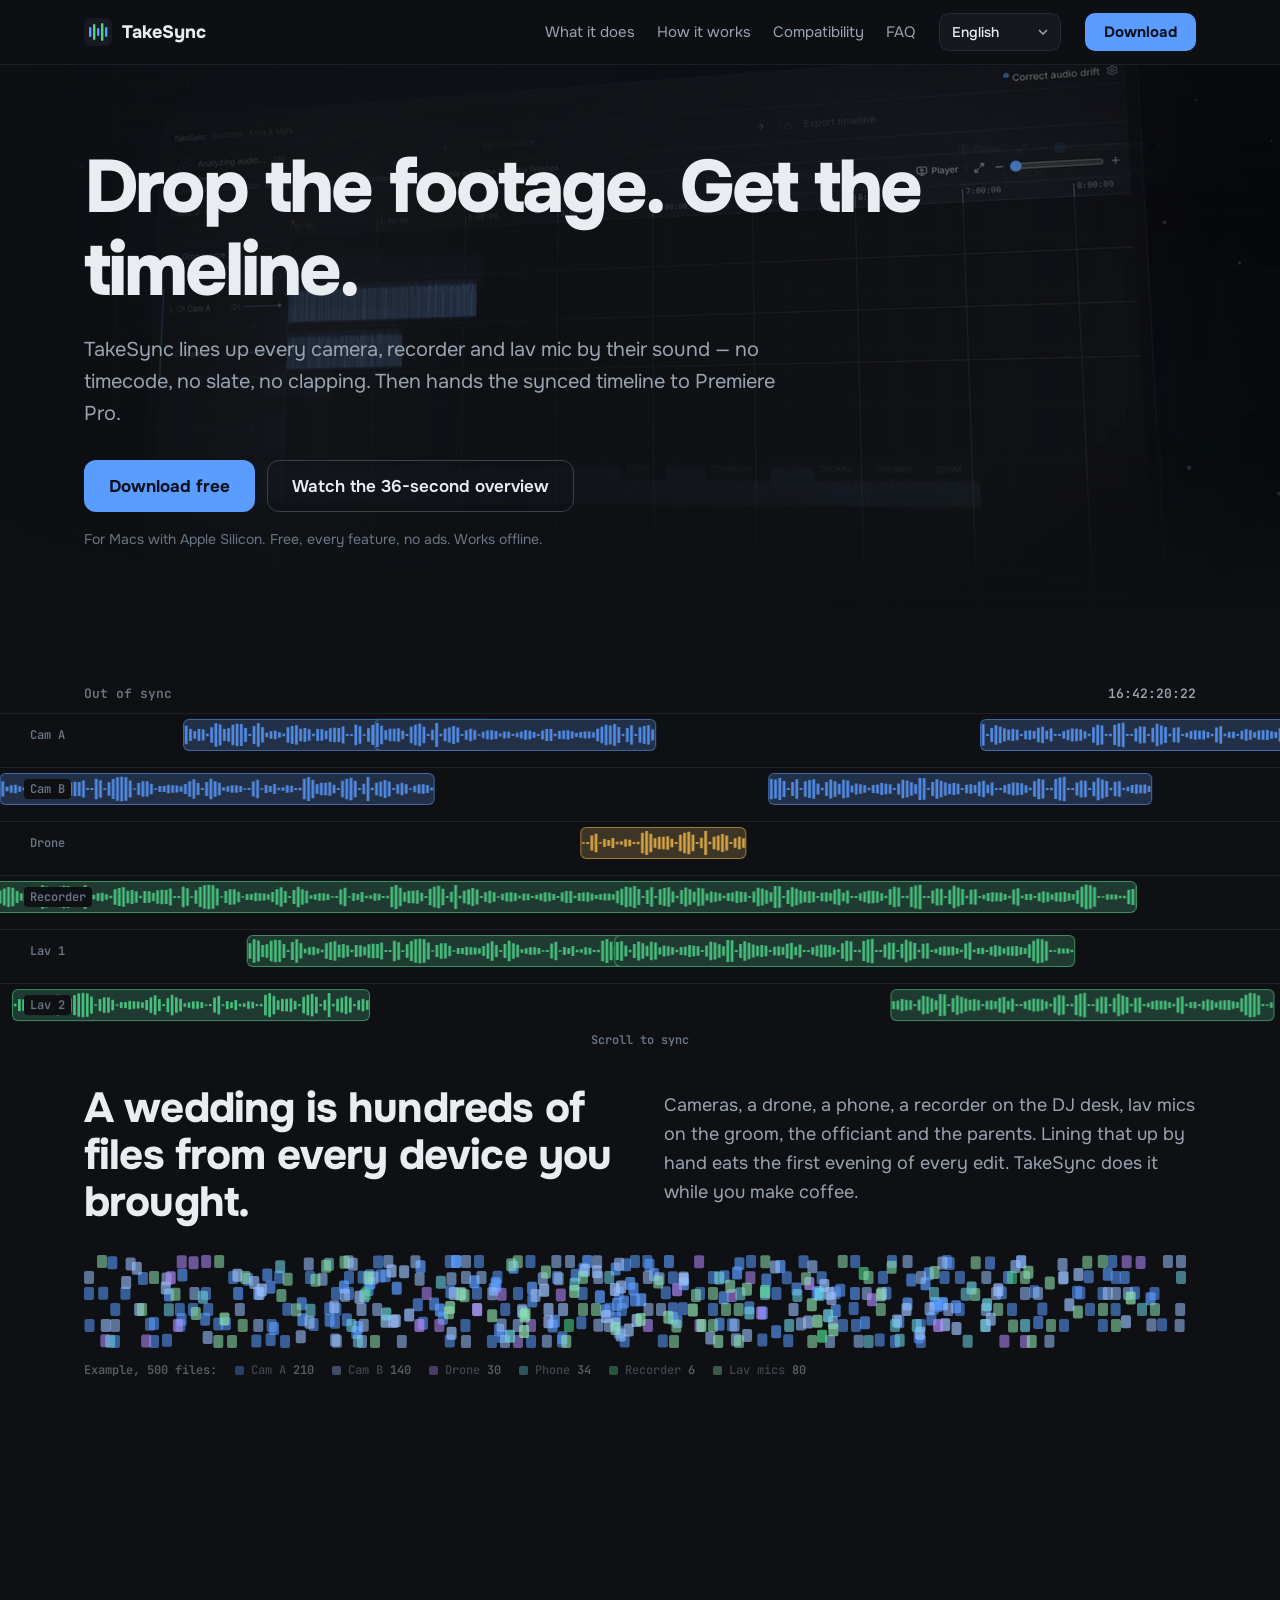
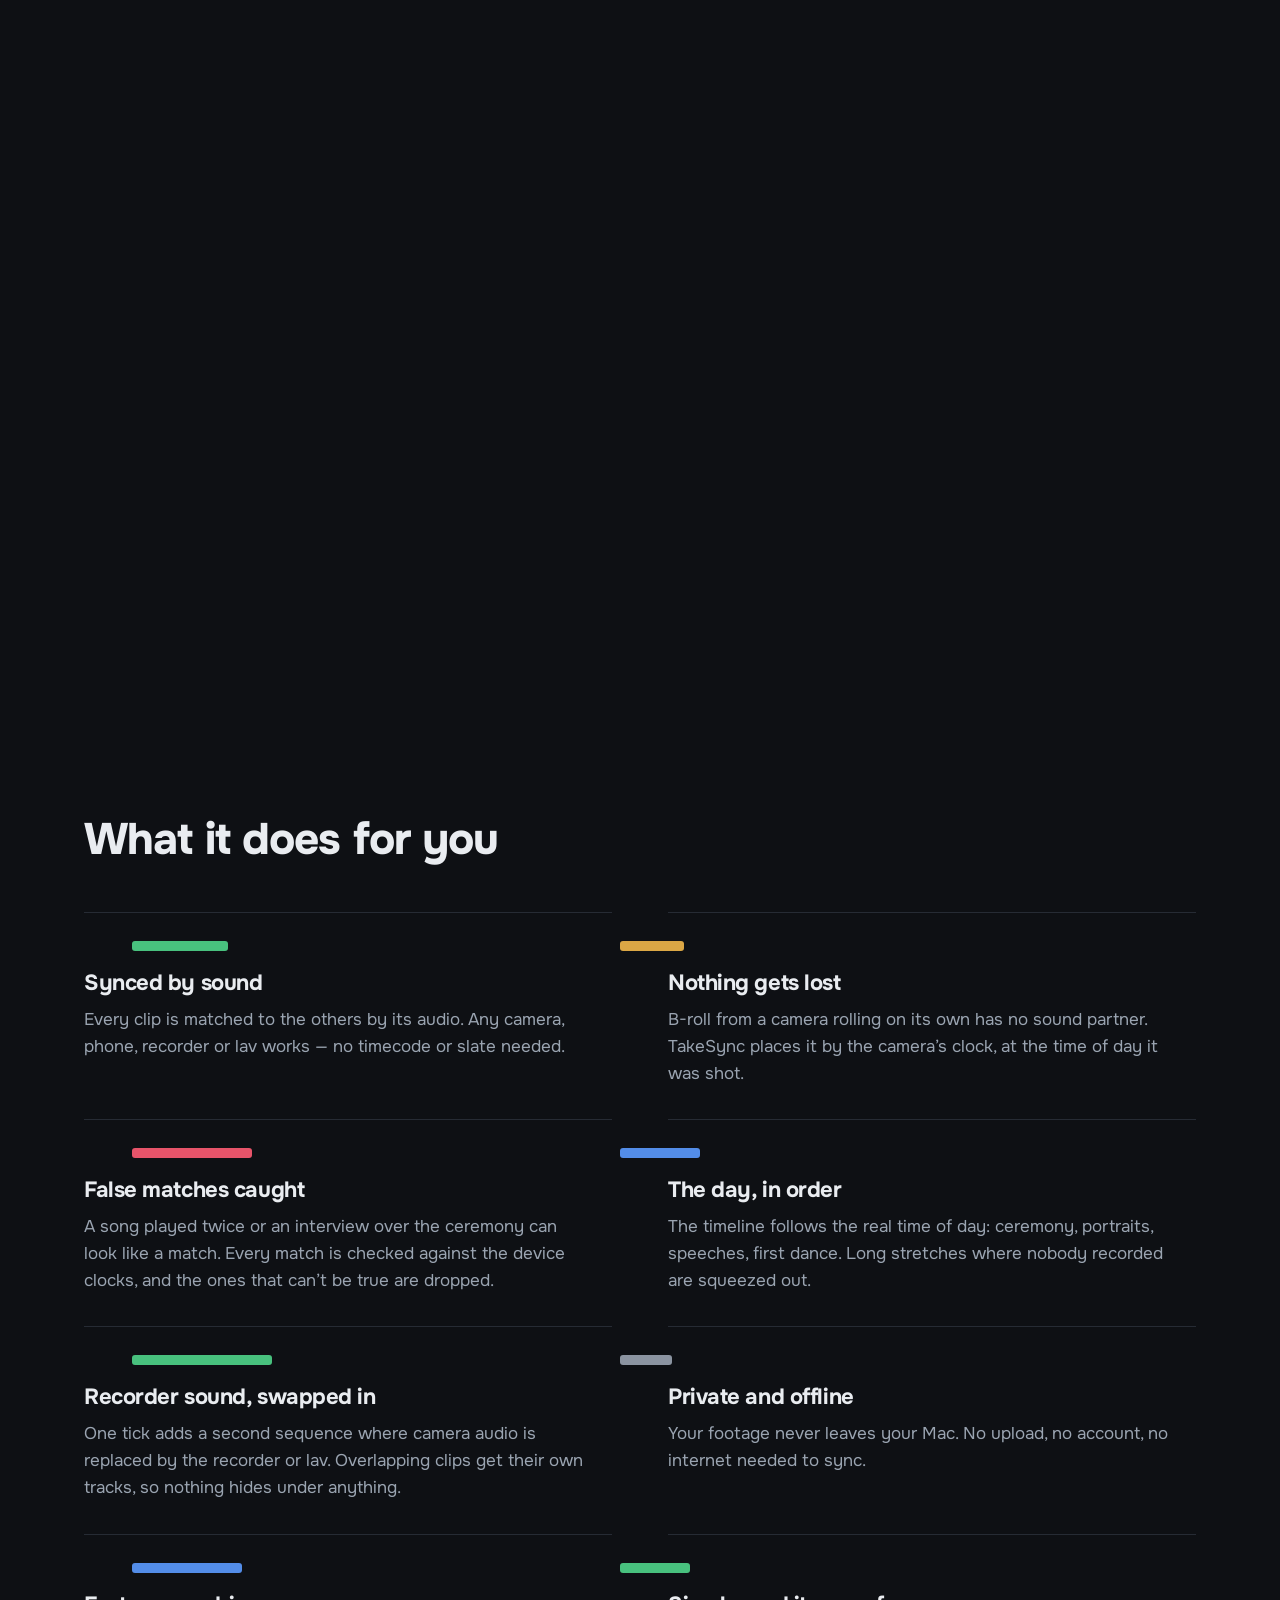
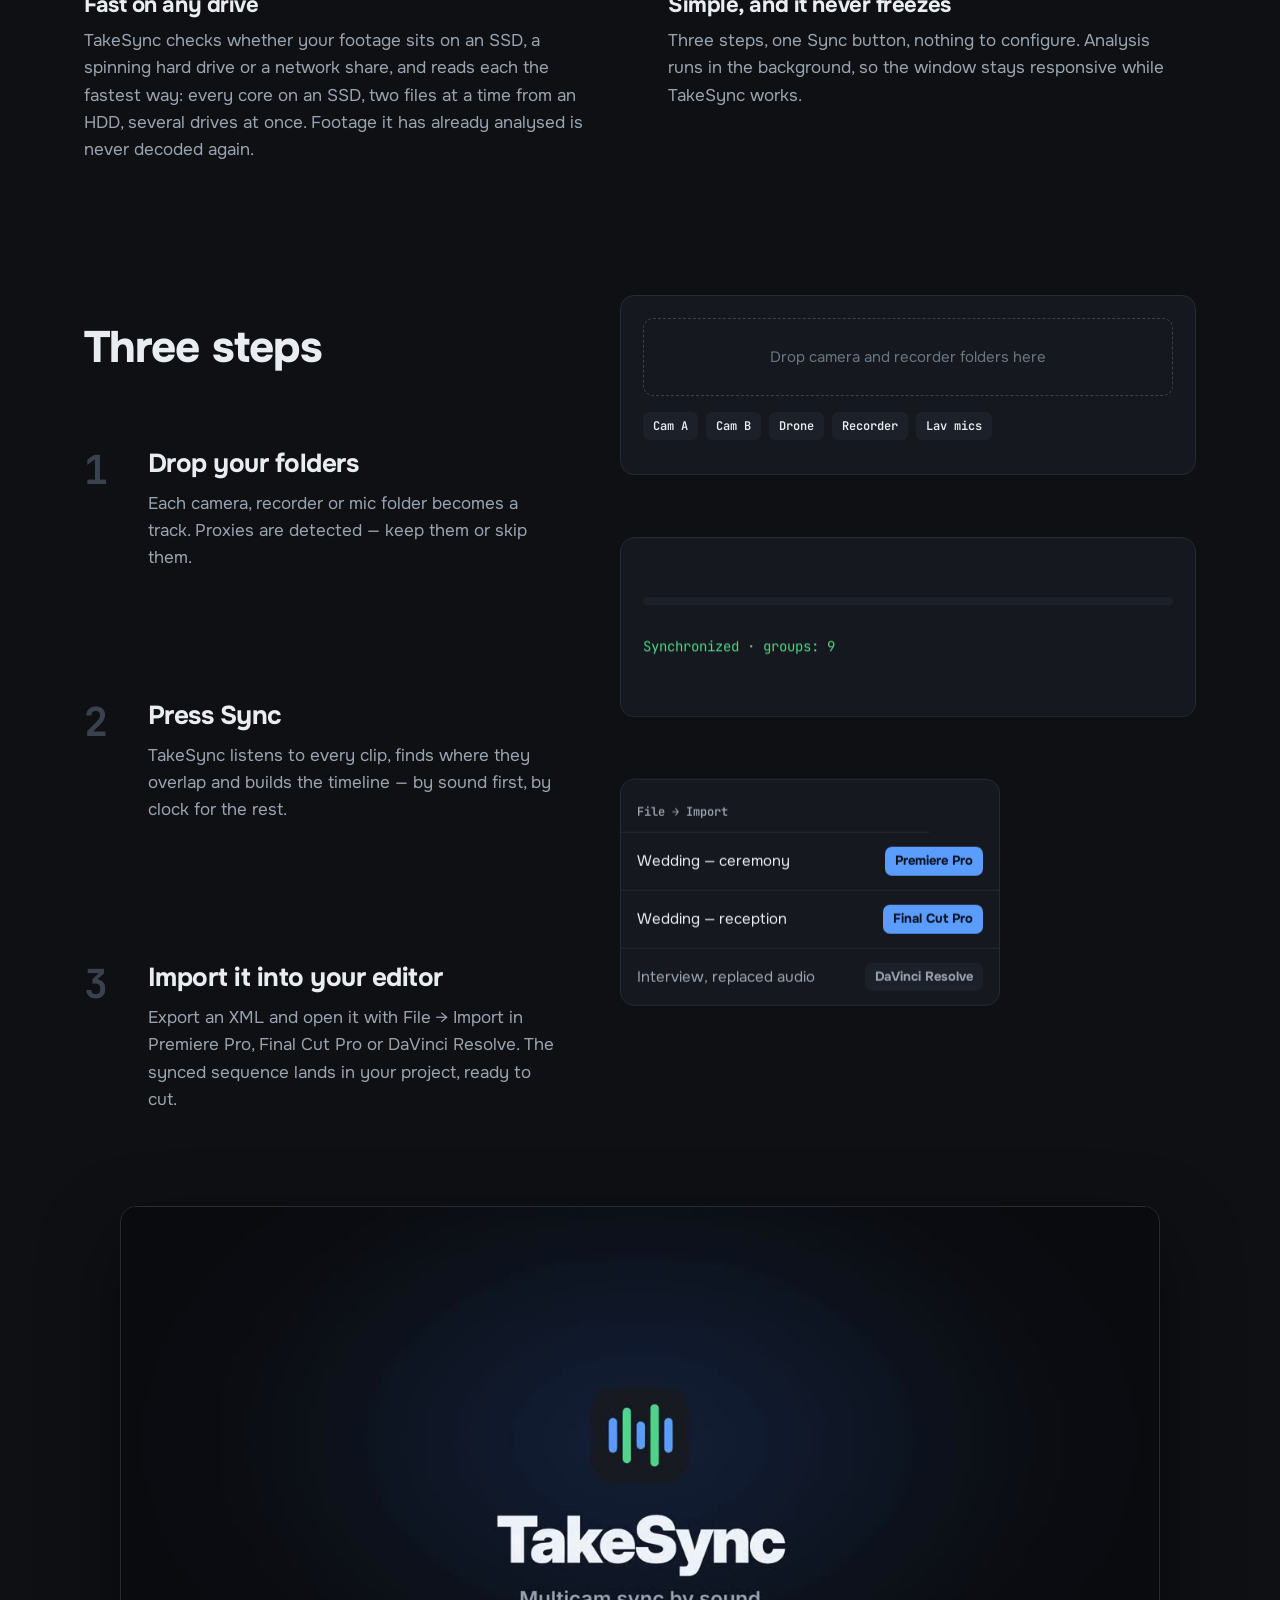
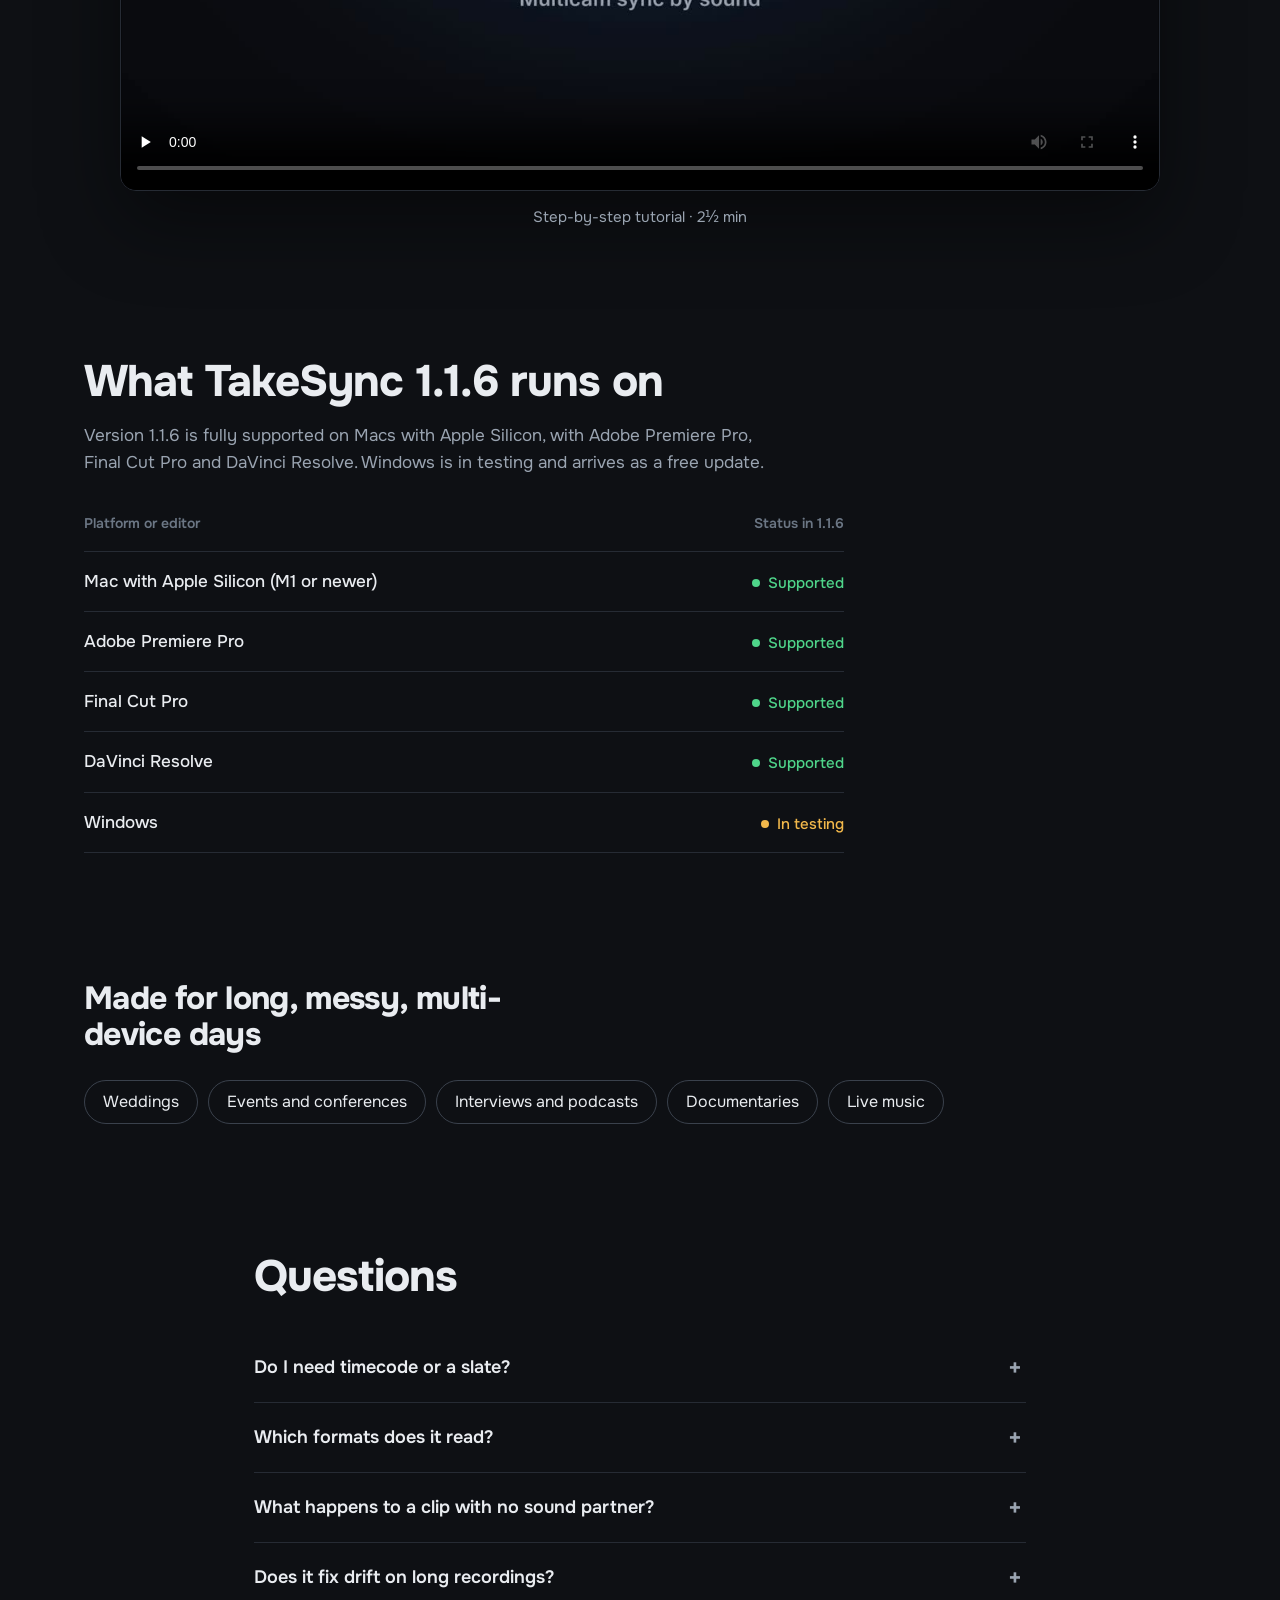
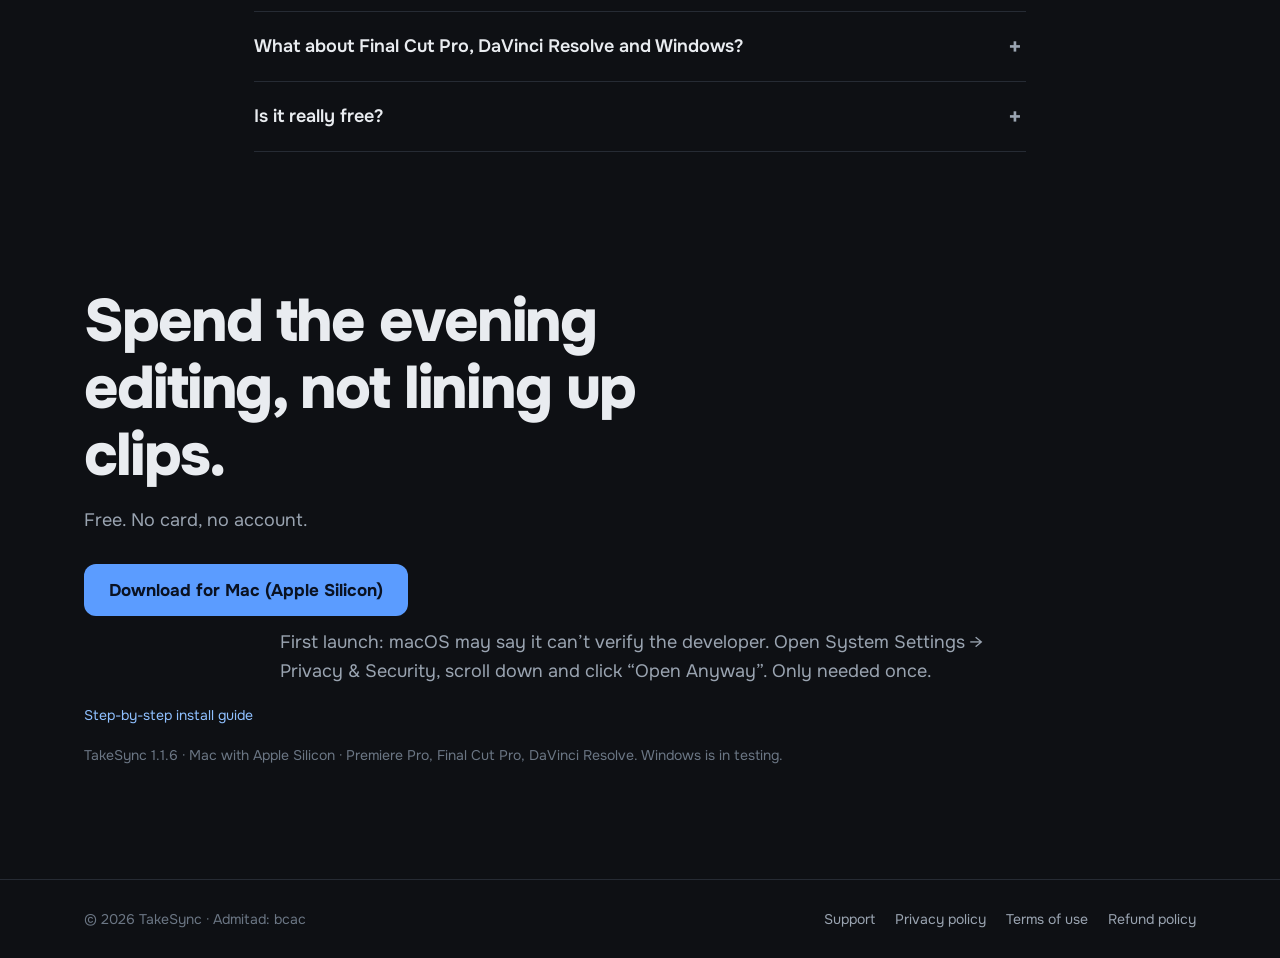
==== commit 72f3e8ba: "Site: version 1.1.6 Co-Authored-By: Claude Opus 5.5 <noreply@anthropic.com> Claude-Session: https://" ====
--- a/index.html
+++ b/index.html
@@ -4,7 +4,7 @@
 <meta charset="utf-8">
 <meta name="viewport" content="width=device-width, initial-scale=1">
 <title>TakeSync — multicam sync by sound for Premiere Pro</title>
-<meta name="description" content="TakeSync lines up every camera, recorder and lav mic by their sound — no timecode, no slate — and hands a synced timeline to Premiere Pro, Final Cut Pro or DaVinci Resolve. Version 1.1.5 for Macs with Apple Silicon.">
+<meta name="description" content="TakeSync lines up every camera, recorder and lav mic by their sound — no timecode, no slate — and hands a synced timeline to Premiere Pro, Final Cut Pro or DaVinci Resolve. Version 1.1.6 for Macs with Apple Silicon.">
 <meta property="og:title" content="TakeSync — drop the footage, get the timeline">
 <meta property="og:description" content="Multicam sync by sound for Premiere Pro. Cameras, recorders and lav mics, no timecode needed. For Macs with Apple Silicon.">
 <meta property="og:type" content="website">
@@ -178,10 +178,10 @@
   </section>
 
   <section id="compat" class="container section" aria-labelledby="compat-title">
-    <h2 id="compat-title" data-i18n="compat.title">What TakeSync 1.1.5 runs on</h2>
-    <p class="section-lead" data-i18n="compat.lead">Version 1.1.5 is fully supported on Macs with Apple Silicon, with Adobe Premiere Pro, Final Cut Pro and DaVinci Resolve. Windows is in testing and arrives as a free update.</p>
+    <h2 id="compat-title" data-i18n="compat.title">What TakeSync 1.1.6 runs on</h2>
+    <p class="section-lead" data-i18n="compat.lead">Version 1.1.6 is fully supported on Macs with Apple Silicon, with Adobe Premiere Pro, Final Cut Pro and DaVinci Resolve. Windows is in testing and arrives as a free update.</p>
     <table class="compat">
-      <thead><tr><th scope="col" data-i18n="compat.what">Platform or editor</th><th scope="col" data-i18n="compat.state">Status in 1.1.5</th></tr></thead>
+      <thead><tr><th scope="col" data-i18n="compat.what">Platform or editor</th><th scope="col" data-i18n="compat.state">Status in 1.1.6</th></tr></thead>
       <tbody>
         <tr><th scope="row" data-i18n="compat.mac">Mac with Apple Silicon (M1 or newer)</th><td><span class="state ok" data-i18n="compat.ok">Supported</span></td></tr>
         <tr><th scope="row">Adobe Premiere Pro</th><td><span class="state ok" data-i18n="compat.ok">Supported</span></td></tr>
@@ -239,7 +239,7 @@
       </div>
       <p class="small muted" data-i18n="final.gatekeeper" style="max-width:60ch;margin:12px auto 0">First launch: macOS may say it can’t verify the developer. Open System Settings → Privacy & Security, scroll down and click “Open Anyway”. Only needed once.</p>
       <p class="small"><a href="/install" data-i18n="final.install">Step-by-step install guide</a></p>
-      <p class="small faint" data-i18n="final.req">TakeSync 1.1.5 · Mac with Apple Silicon · Premiere Pro, Final Cut Pro, DaVinci Resolve. Windows is in testing.</p>
+      <p class="small faint" data-i18n="final.req">TakeSync 1.1.6 · Mac with Apple Silicon · Premiere Pro, Final Cut Pro, DaVinci Resolve. Windows is in testing.</p>
     </div>
   </section>
 </main>
